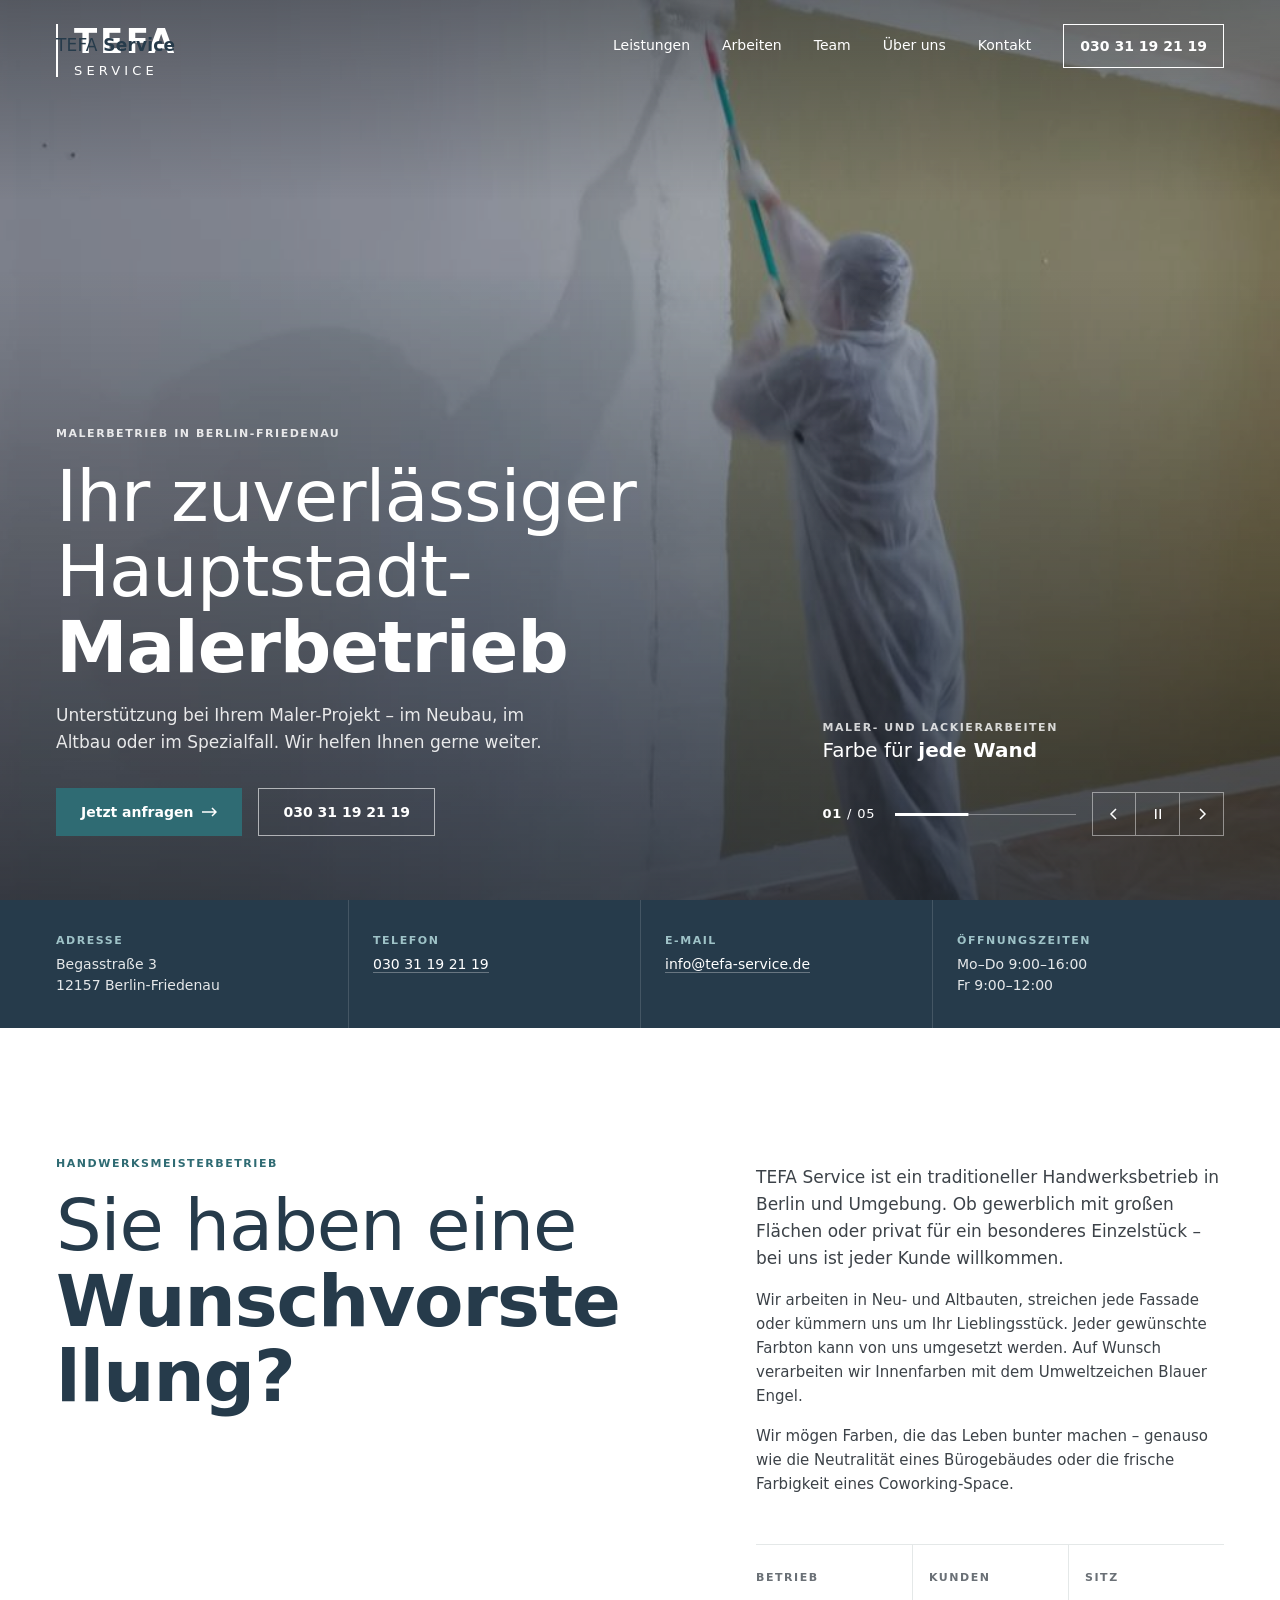
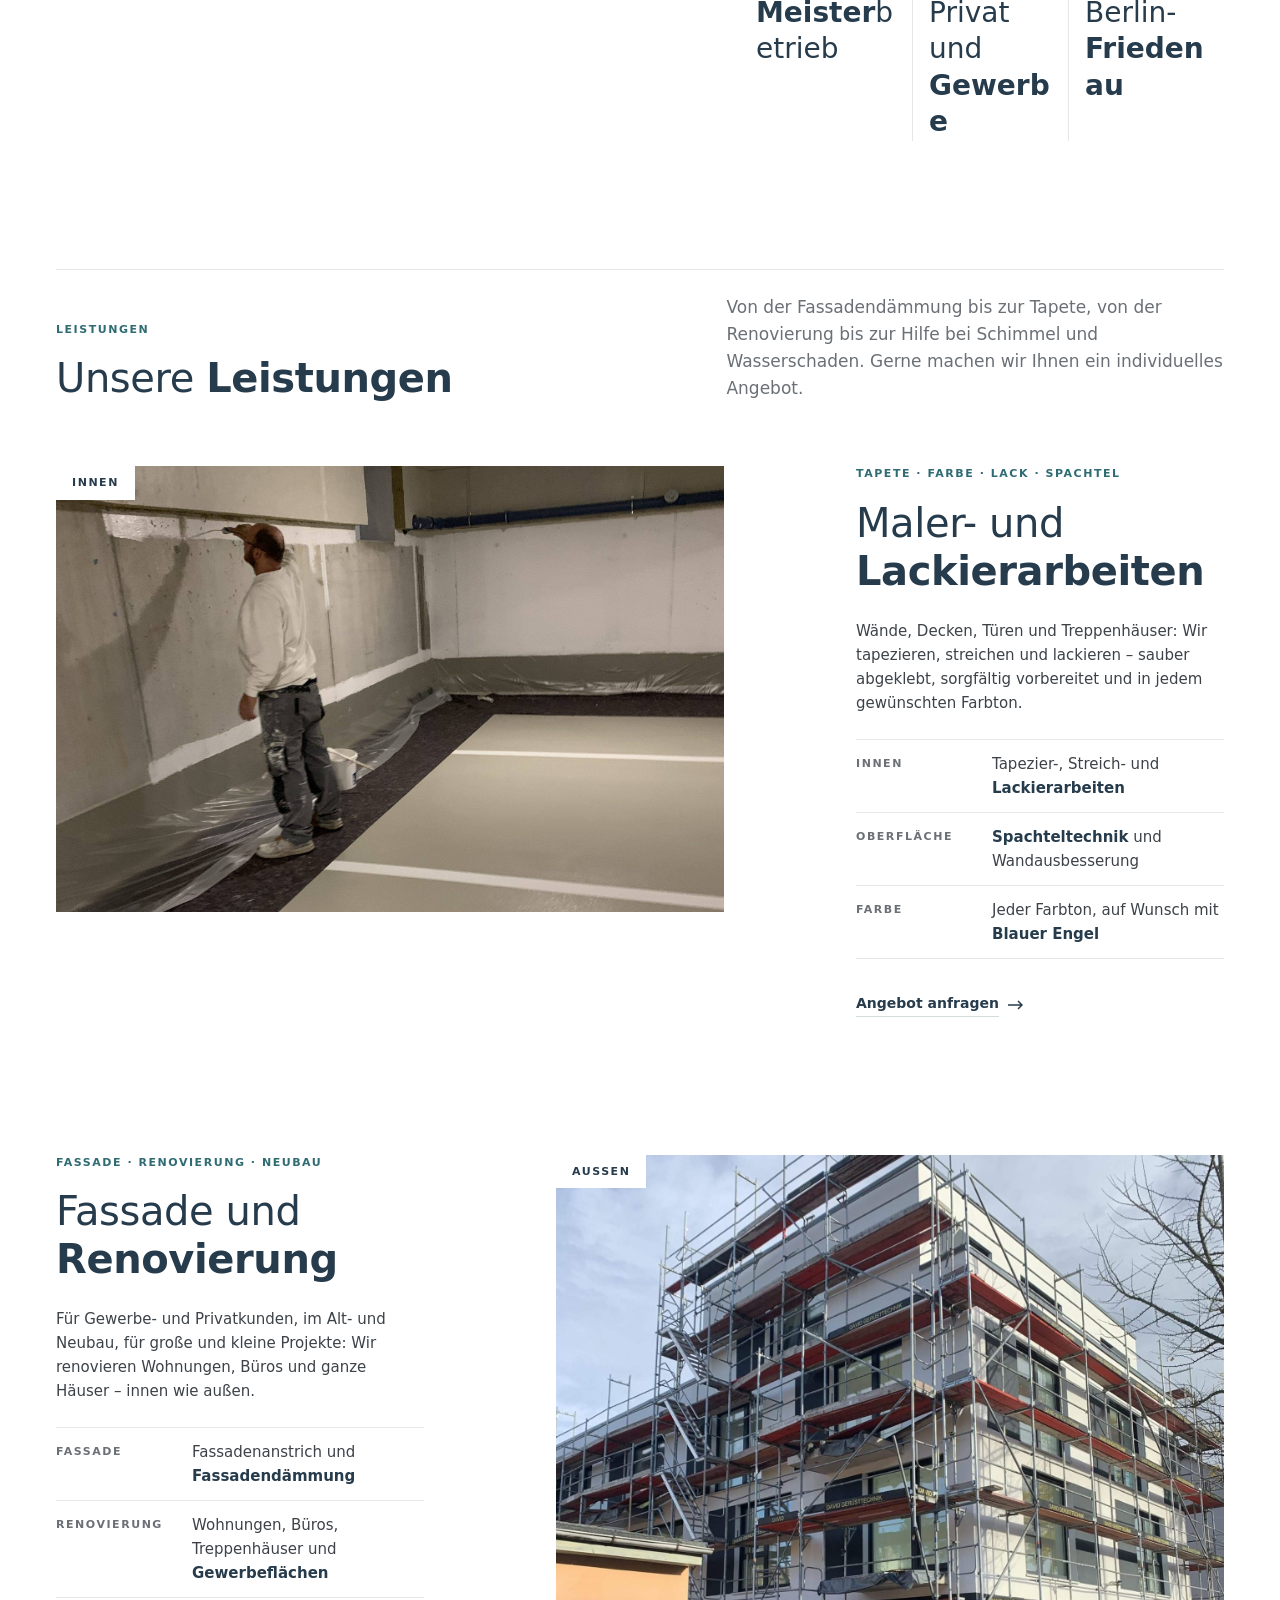
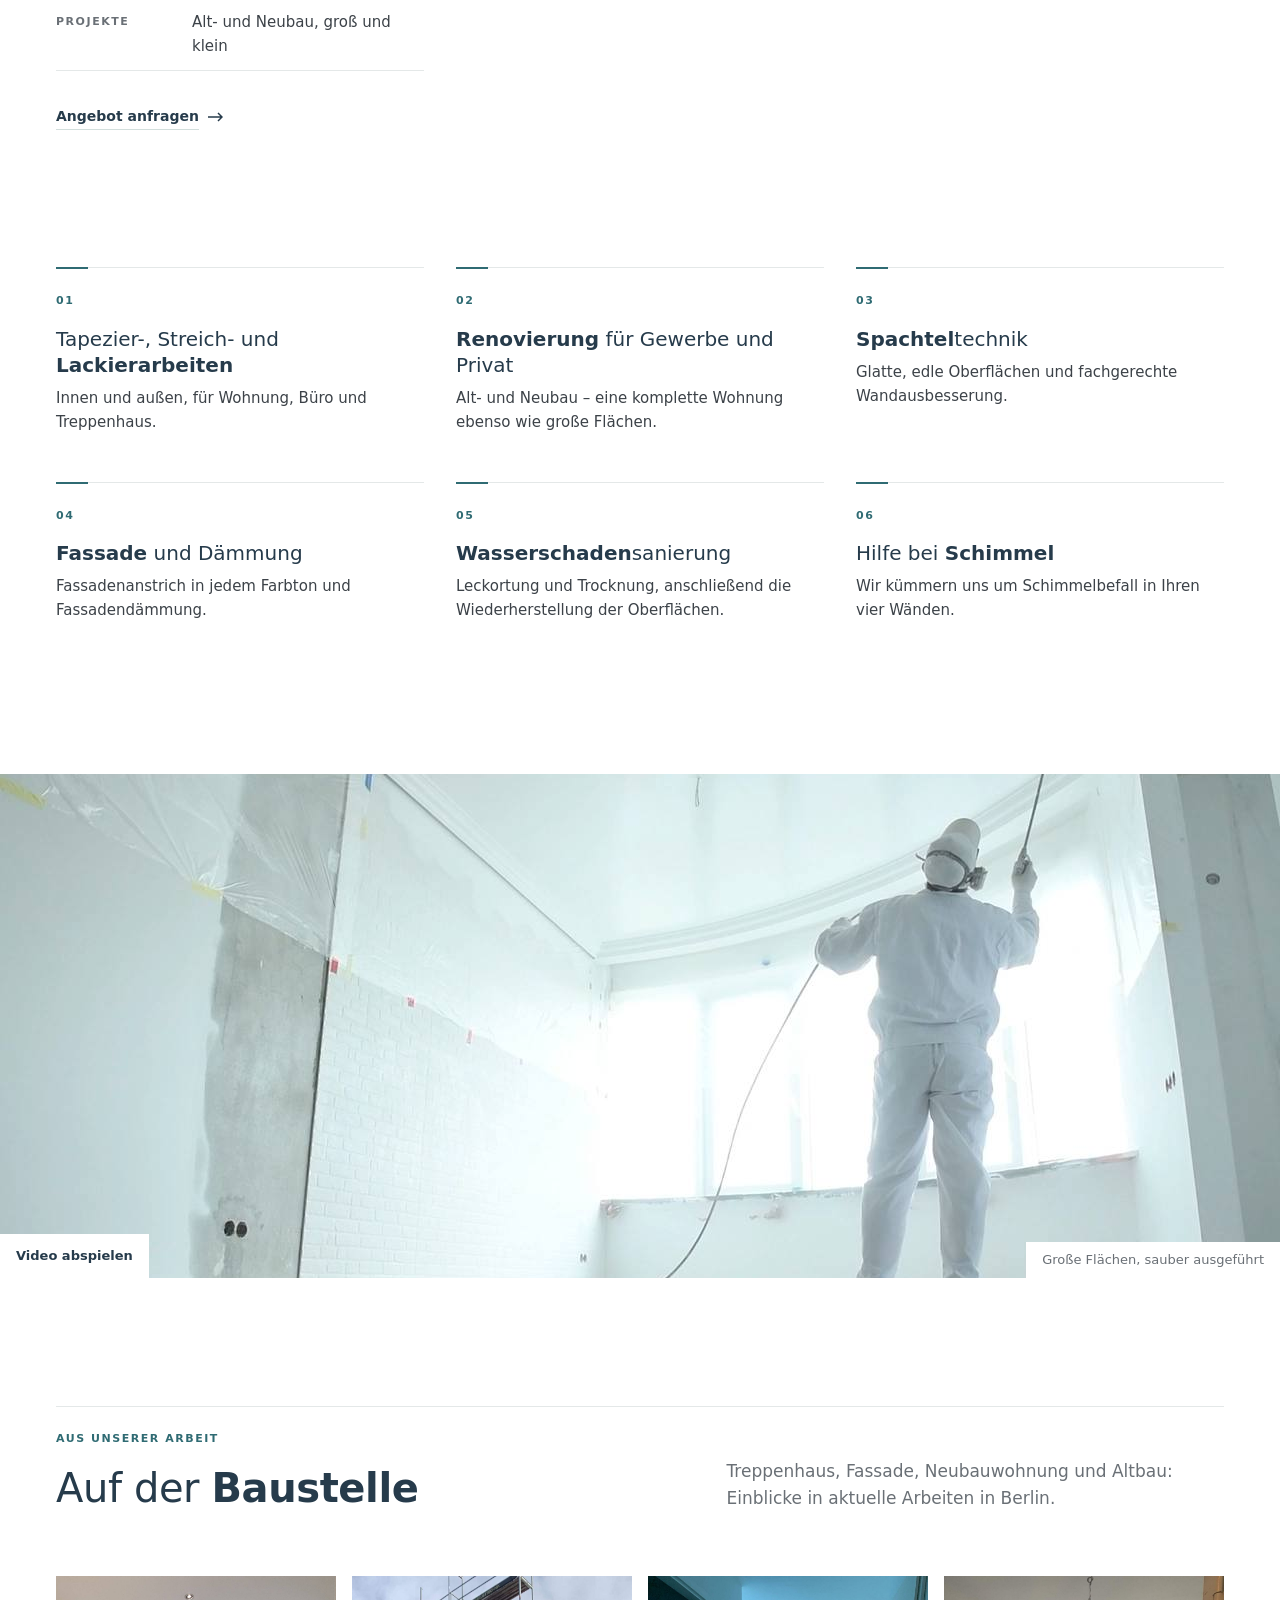
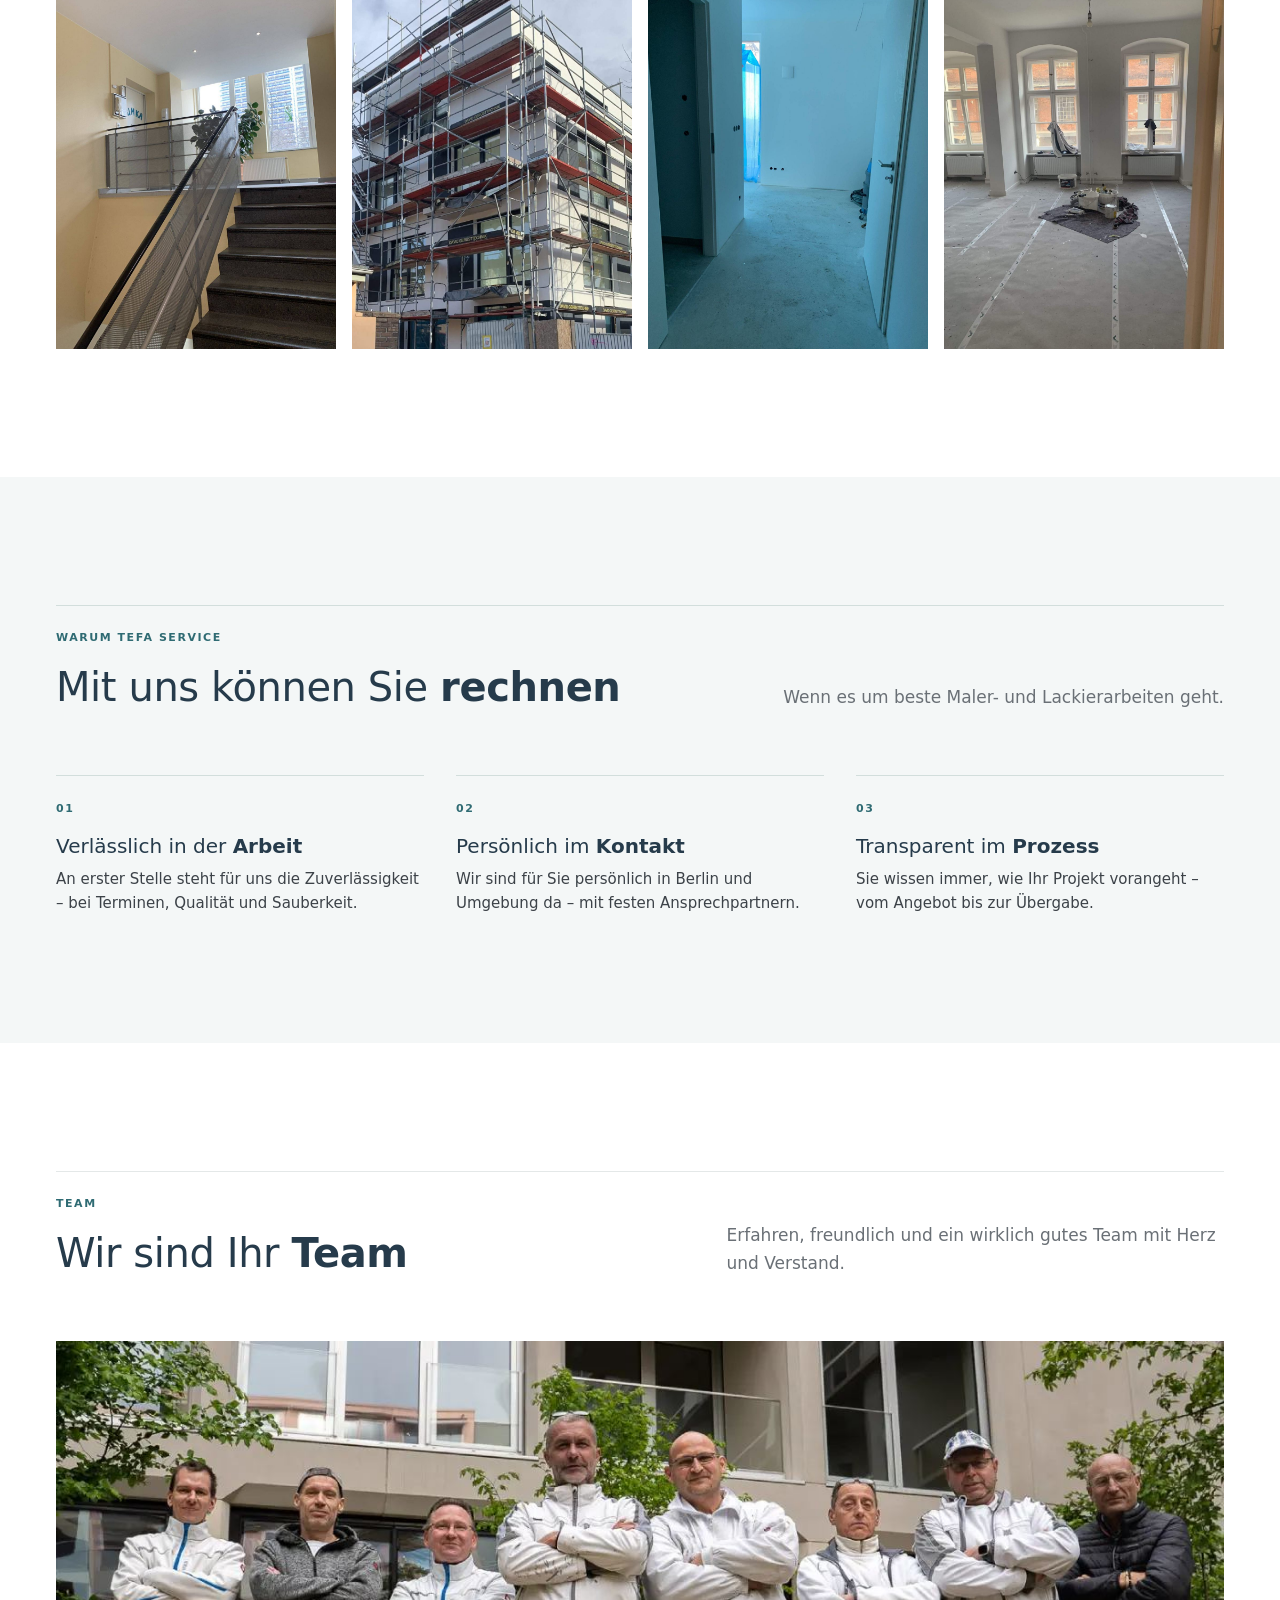
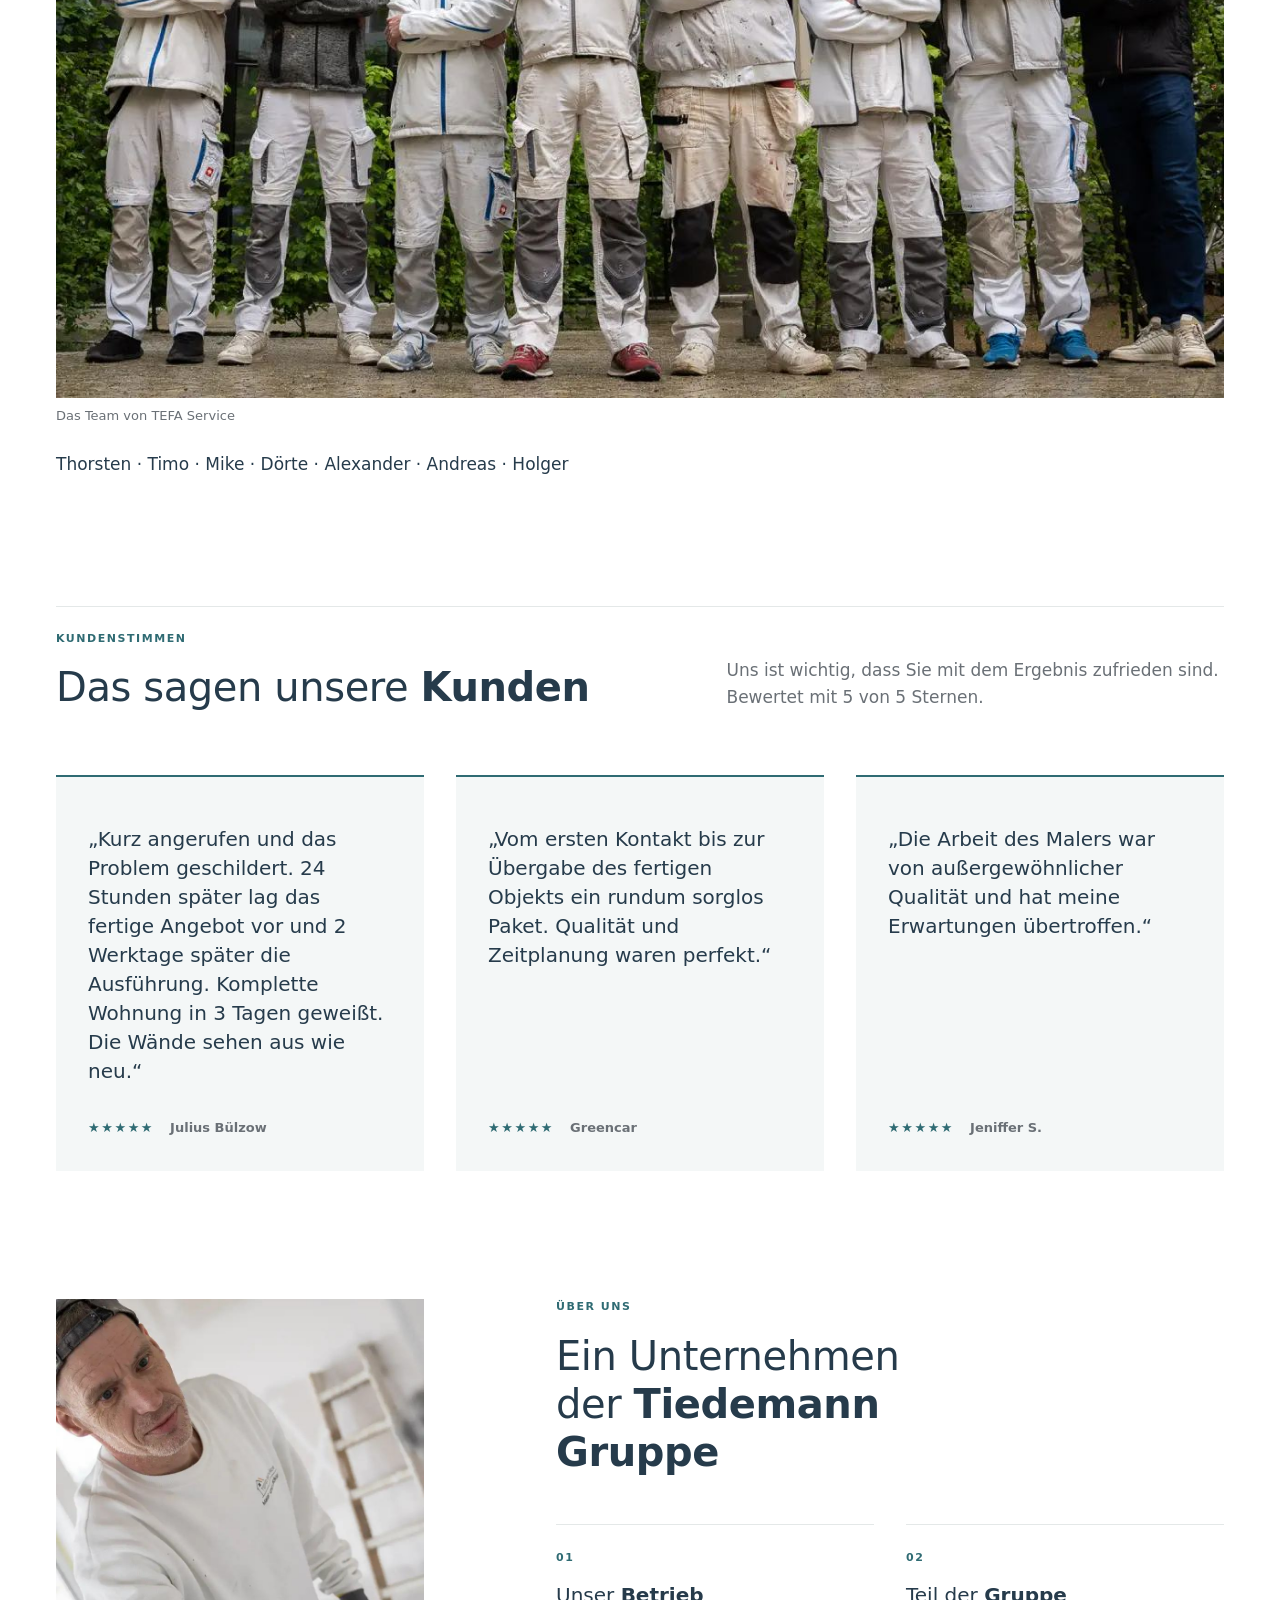
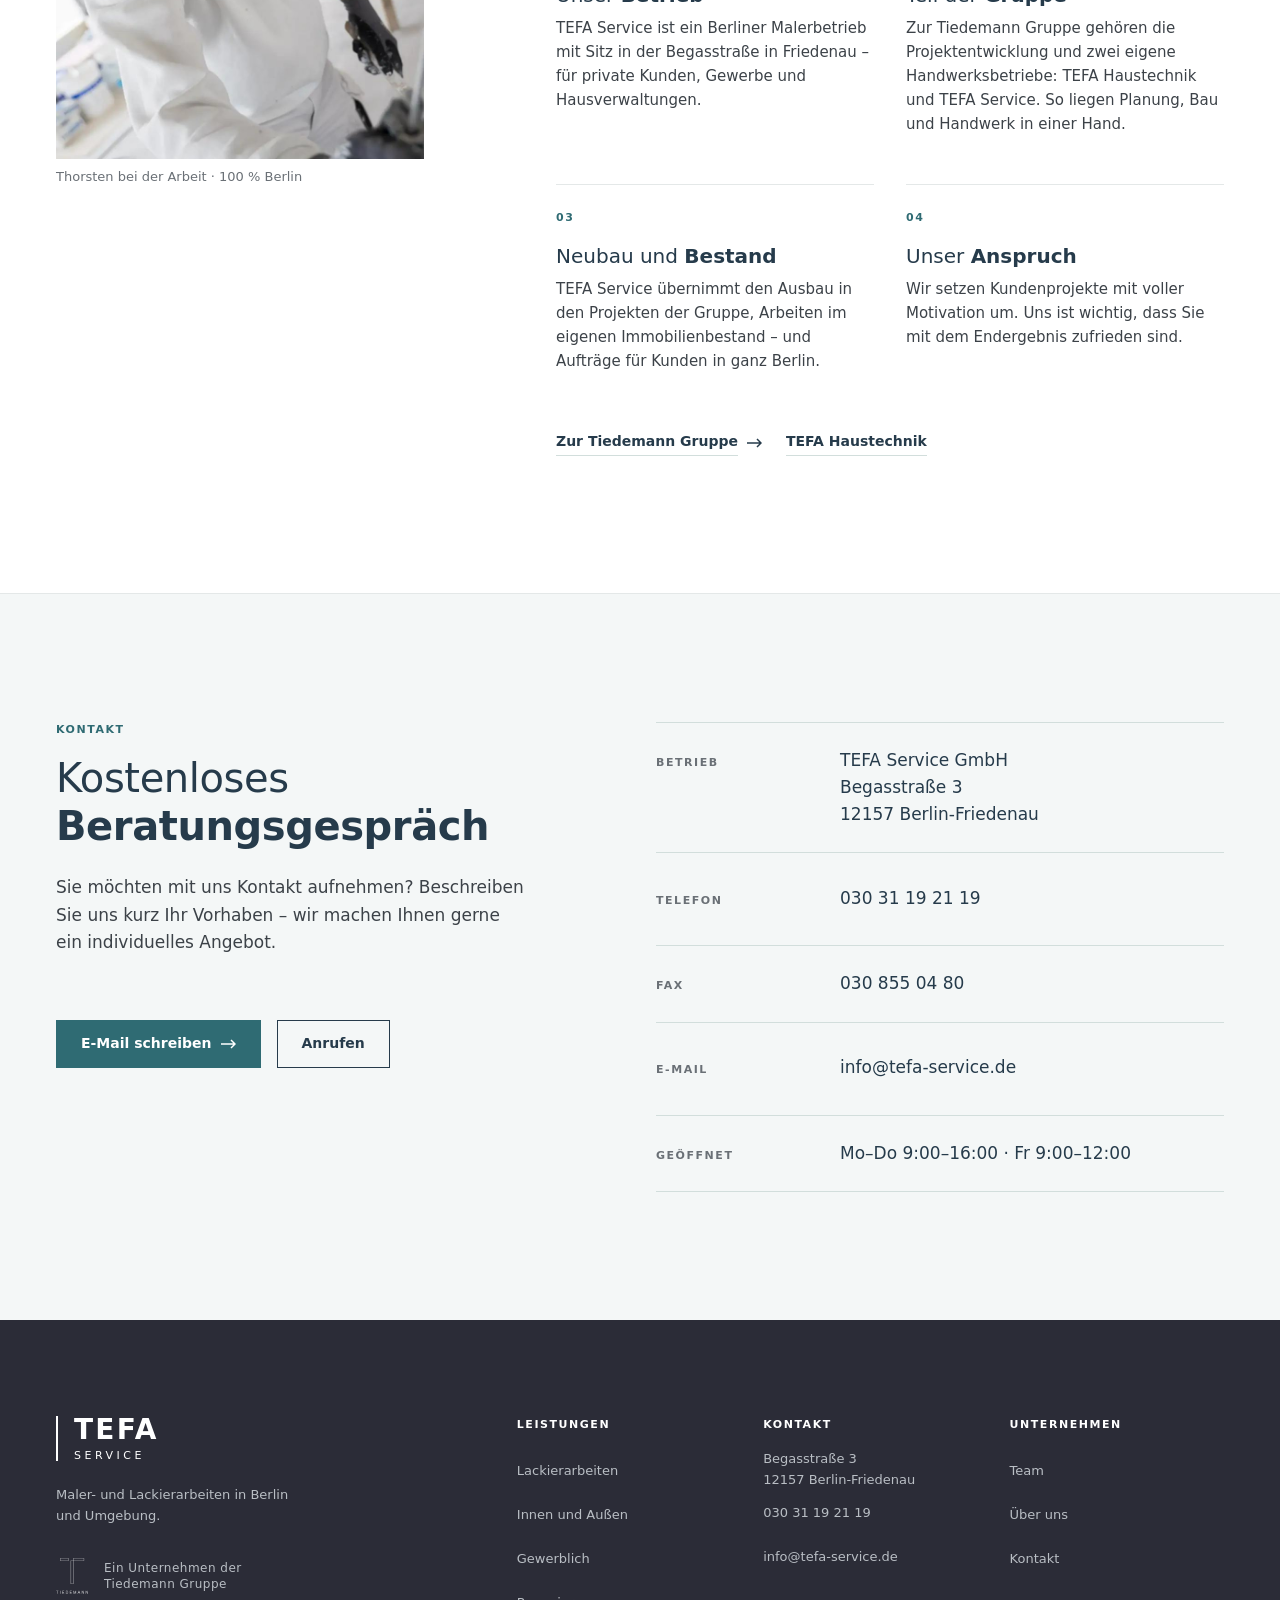
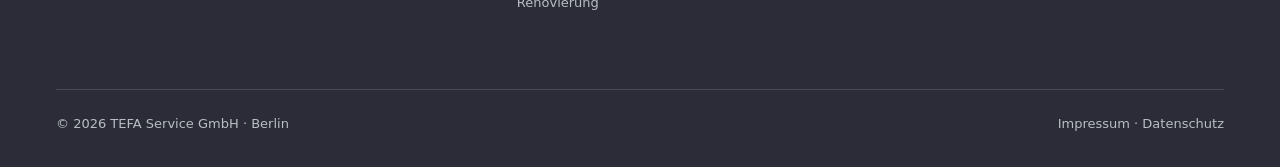
==== index.html @ 4e909658 "TEFA Service: Website im Tiedemann-Design (Testversion) Co-Authored-By: Claude Opus 5.5 <noreply@ant" ====
<!DOCTYPE html>
<html lang="de">
<head>
<meta charset="UTF-8">
<meta name="viewport" content="width=device-width, initial-scale=1">
<!-- Testversion: vor dem Livegang entfernen -->
<meta name="robots" content="noindex, nofollow">
<title>TEFA Service · Malerbetrieb in Berlin</title>
<meta name="description" content="TEFA Service in Berlin-Friedenau: Tapezier-, Streich- und Lackierarbeiten, Renovierung, Spachteltechnik, Wasserschadensanierung, Leckortung und Trocknung. Ein Unternehmen der Tiedemann Gruppe.">
<link rel="stylesheet" href="assets/site.css?v=5">
</head>
<body>
<a class="skip" href="#inhalt">Zum Inhalt springen</a>

<header class="hdr" id="hdr">
  <div class="wrap hdr-in">
    <a class="brand-text" href="#start" tabindex="-1" aria-hidden="true">TEFA&nbsp;<em>Service</em></a>
    <button class="menu-btn" type="button" aria-expanded="false" aria-controls="nav" aria-label="Menü öffnen"><span></span></button>
    <nav class="nav" id="nav" aria-label="Hauptnavigation">
      <a href="#leistungen">Leistungen</a>
      <a href="#arbeiten">Arbeiten</a>
      <a href="#team">Team</a>
      <a href="#ueber-uns">Über uns</a>
      <a href="#kontakt">Kontakt</a>
      <a class="nav-tel" href="tel:+493031192119">030 31 19 21 19</a>
    </nav>
  </div>
</header>

<main id="inhalt">

<!-- ===== Hero ===== -->
<section class="hero on-photo" id="start" aria-roledescription="Karussell" aria-label="TEFA Service: Leistungen">
  <div class="slides" id="slides" aria-live="off">
    <div class="slide tint is-active" role="group" aria-roledescription="Video" aria-label="1 von 5">
      <video class="bg-video" src="assets/video/maler-rolle.mp4" poster="assets/video/maler-rolle.jpg" autoplay muted loop playsinline preload="auto" aria-hidden="true"></video>
    </div>
    <div class="slide tint" role="group" aria-roledescription="Bild" aria-label="2 von 5">
      <img src="assets/img/kueche.jpg" width="1920" height="1280" style="object-position:40% 55%" alt="Fertig gestrichene Neubauwohnung mit heller Einbauküche und Holzboden">
    </div>
    <div class="slide tint" role="group" aria-roledescription="Bild" aria-label="3 von 5">
      <img src="assets/img/hero-tiefgarage.jpg" width="1920" height="2560" style="object-position:40% 22%" alt="Maler von TEFA Service streicht die Wand einer Tiefgarage">
    </div>
    <div class="slide tint" role="group" aria-roledescription="Bild" aria-label="4 von 5">
      <img src="assets/img/hero-altbau.jpg" width="1920" height="2560" style="object-position:50% 30%" alt="Altbauraum mit Rundbogenfenstern, abgeklebtem Boden und Malerwerkzeug">
    </div>
    <div class="slide tint" role="group" aria-roledescription="Bild" aria-label="5 von 5">
      <img src="assets/img/fassade.jpg" width="1600" height="1325" style="object-position:50% 40%" alt="Eingerüstete Fassade eines Mehrfamilienhauses während der Arbeiten">
    </div>
  </div>

  <div class="hero-logo">
    <div class="wrap"><a class="wordmark" href="#start" aria-label="TEFA Service, Startseite"><b>TEFA</b><span>Service</span></a></div>
  </div>

  <div class="hero-content">
    <div class="wrap hero-grid">
      <div>
        <span class="label hero-kicker">Malerbetrieb in Berlin-Friedenau</span>
        <h1 class="display">Ihr zuverlässiger Hauptstadt-<em>Malerbetrieb</em></h1>
        <p class="hero-lead">Unterstützung bei Ihrem Maler-Projekt – im Neubau, im Altbau oder im Spezialfall. Wir helfen Ihnen gerne weiter.</p>
        <div class="btn-row hero-btns">
          <a class="btn btn--accent" href="#kontakt">Jetzt anfragen <svg class="arrow" viewBox="0 0 16 10" fill="none" aria-hidden="true"><path d="M11 1l4 4-4 4M1 5h14" stroke="currentColor" stroke-width="1.5"/></svg></a>
          <a class="btn btn--ghost" href="tel:+493031192119">030 31 19 21 19</a>
        </div>
      </div>
      <div class="hero-side">
        <div class="cap" aria-live="polite">
          <div class="cap-item is-active"><a href="#leistungen"><span class="label">Maler- und Lackierarbeiten</span><strong>Farbe für <em>jede Wand</em></strong></a></div>
          <div class="cap-item"><a href="#arbeiten"><span class="label">Neubau</span><strong>Fertig zur <em>Übergabe</em></strong></a></div>
          <div class="cap-item"><a href="#leistungen"><span class="label">Innen · Gewerbe</span><strong>Wandanstrich in der <em>Tiefgarage</em></strong></a></div>
          <div class="cap-item"><a href="#leistungen"><span class="label">Altbau</span><strong>Vorbereitet für den <em>Anstrich</em></strong></a></div>
          <div class="cap-item"><a href="#leistungen"><span class="label">Außen</span><strong>Arbeiten an der <em>Fassade</em></strong></a></div>
        </div>
        <div class="ctrl">
          <span class="count" aria-hidden="true"><b id="cnt">01</b> / 05</span>
          <span class="progress" aria-hidden="true"><i id="prog"></i></span>
          <div class="ctrl-btns">
            <button type="button" id="prev" aria-label="Vorheriges Bild"><svg viewBox="0 0 16 16" fill="none" aria-hidden="true"><path d="M10 3L5 8l5 5" stroke="currentColor" stroke-width="1.5"/></svg></button>
            <button type="button" id="play" aria-label="Automatischen Wechsel anhalten"><svg class="icon-pause" viewBox="0 0 16 16" aria-hidden="true"><path d="M5 3h1.5v10H5zM9.5 3H11v10H9.5z" fill="currentColor"/></svg><svg class="icon-play" viewBox="0 0 16 16" aria-hidden="true"><path d="M5 3l8 5-8 5z" fill="currentColor"/></svg></button>
            <button type="button" id="next" aria-label="Nächstes Bild"><svg viewBox="0 0 16 16" fill="none" aria-hidden="true"><path d="M6 3l5 5-5 5" stroke="currentColor" stroke-width="1.5"/></svg></button>
          </div>
        </div>
      </div>
    </div>
  </div>
</section>

<!-- ===== Infoleiste ===== -->
<section class="infobar" aria-label="Kontakt auf einen Blick">
  <dl class="wrap infobar-in">
    <div><dt>Adresse</dt><dd>Begasstraße 3<br>12157 Berlin-Friedenau</dd></div>
    <div><dt>Telefon</dt><dd><a href="tel:+493031192119">030 31 19 21 19</a></dd></div>
    <div><dt>E-Mail</dt><dd><a href="mailto:info@tefa-service.de">info@tefa-service.de</a></dd></div>
    <div><dt>Öffnungszeiten</dt><dd>Mo–Do 9:00–16:00<br>Fr 9:00–12:00</dd></div>
  </dl>
</section>

<!-- ===== Intro ===== -->
<section class="section" id="unternehmen" aria-labelledby="u-title">
  <div class="wrap intro-grid">
    <div class="intro-head reveal">
      <span class="label" style="margin-bottom:var(--s2)">Handwerksmeisterbetrieb</span>
      <h2 class="display intro-statement hy" id="u-title">Sie haben eine <em>Wunschvorstellung?</em></h2>
    </div>
    <div class="intro-body reveal">
      <p class="lead">TEFA Service ist ein traditioneller Handwerksbetrieb in Berlin und Umgebung. Ob gewerblich mit großen Flächen oder privat für ein besonderes Einzelstück – bei uns ist jeder Kunde willkommen.</p>
      <p>Wir arbeiten in Neu- und Altbauten, streichen jede Fassade oder kümmern uns um Ihr Lieblingsstück. Jeder gewünschte Farbton kann von uns umgesetzt werden. Auf Wunsch verarbeiten wir Innenfarben mit dem Umweltzeichen Blauer Engel.</p>
      <p>Wir mögen Farben, die das Leben bunter machen – genauso wie die Neutralität eines Bürogebäudes oder die frische Farbigkeit eines Coworking-Space.</p>
      <dl class="figures">
        <div><dt>Betrieb</dt><dd><em>Meister</em>betrieb</dd></div>
        <div><dt>Kunden</dt><dd>Privat und <em>Gewerbe</em></dd></div>
        <div><dt>Sitz</dt><dd>Berlin-<em>Friedenau</em></dd></div>
      </dl>
    </div>
  </div>
</section>

<!-- ===== Leistungen ===== -->
<section class="section" id="leistungen" aria-labelledby="l-title" style="padding-top:0">
  <div class="wrap">
    <div class="sec-head reveal">
      <div>
        <span class="label">Leistungen</span>
        <h2 class="h1" id="l-title">Unsere <em>Leistungen</em></h2>
      </div>
      <p class="lead">Von der Fassadendämmung bis zur Tapete, von der Renovierung bis zur Hilfe bei Schimmel und Wasserschaden. Gerne machen wir Ihnen ein individuelles Angebot.</p>
    </div>

    <article class="feature" aria-labelledby="ma-title">
      <div class="feature-media reveal">
        <img src="assets/img/hero-tiefgarage.jpg" width="1920" height="2560" loading="lazy" style="object-position:40% 30%" alt="Maler streicht die Wand einer Tiefgarage, der Boden ist mit Vlies abgedeckt">
        <span class="tag">Innen</span>
      </div>
      <div class="feature-text reveal">
        <span class="label">Tapete · Farbe · Lack · Spachtel</span>
        <h3 class="h1" id="ma-title">Maler- und <em>Lackierarbeiten</em></h3>
        <p class="desc">Wände, Decken, Türen und Treppenhäuser: Wir tapezieren, streichen und lackieren – sauber abgeklebt, sorgfältig vorbereitet und in jedem gewünschten Farbton.</p>
        <dl class="kv">
          <div><dt>Innen</dt><dd>Tapezier-, Streich- und <em>Lackierarbeiten</em></dd></div>
          <div><dt>Oberfläche</dt><dd><em>Spachteltechnik</em> und Wandausbesserung</dd></div>
          <div><dt>Farbe</dt><dd>Jeder Farbton, auf Wunsch mit <em>Blauer Engel</em></dd></div>
        </dl>
        <div class="links"><a class="link" href="#kontakt"><span>Angebot anfragen</span><svg class="arrow" viewBox="0 0 16 10" fill="none" aria-hidden="true"><path d="M11 1l4 4-4 4M1 5h14" stroke="currentColor" stroke-width="1.5"/></svg></a></div>
      </div>
    </article>

    <article class="feature feature--rev" aria-labelledby="fa-title">
      <div class="feature-media reveal">
        <img src="assets/img/fassade.jpg" width="1600" height="1325" loading="lazy" style="object-position:50% 40%" alt="Eingerüstete Fassade eines Mehrfamilienhauses">
        <span class="tag">Außen</span>
      </div>
      <div class="feature-text reveal">
        <span class="label">Fassade · Renovierung · Neubau</span>
        <h3 class="h1" id="fa-title">Fassade und <em>Renovierung</em></h3>
        <p class="desc">Für Gewerbe- und Privatkunden, im Alt- und Neubau, für große und kleine Projekte: Wir renovieren Wohnungen, Büros und ganze Häuser – innen wie außen.</p>
        <dl class="kv">
          <div><dt>Fassade</dt><dd>Fassadenanstrich und <em>Fassadendämmung</em></dd></div>
          <div><dt>Renovierung</dt><dd>Wohnungen, Büros, Treppenhäuser und <em>Gewerbeflächen</em></dd></div>
          <div><dt>Projekte</dt><dd>Alt- und Neubau, groß und klein</dd></div>
        </dl>
        <div class="links"><a class="link" href="#kontakt"><span>Angebot anfragen</span><svg class="arrow" viewBox="0 0 16 10" fill="none" aria-hidden="true"><path d="M11 1l4 4-4 4M1 5h14" stroke="currentColor" stroke-width="1.5"/></svg></a></div>
      </div>
    </article>

    <ol class="steps steps--6 reveal" aria-label="Alle Leistungen im Überblick">
      <li class="step"><span class="num">01</span><h4 class="h2">Tapezier-, Streich- und <em>Lackierarbeiten</em></h4><p>Innen und außen, für Wohnung, Büro und Treppenhaus.</p></li>
      <li class="step"><span class="num">02</span><h4 class="h2"><em>Renovierung</em> für Gewerbe und Privat</h4><p>Alt- und Neubau – eine komplette Wohnung ebenso wie große Flächen.</p></li>
      <li class="step"><span class="num">03</span><h4 class="h2"><em>Spachtel</em>technik</h4><p>Glatte, edle Oberflächen und fachgerechte Wandausbesserung.</p></li>
      <li class="step"><span class="num">04</span><h4 class="h2"><em>Fassade</em> und Dämmung</h4><p>Fassadenanstrich in jedem Farbton und Fassadendämmung.</p></li>
      <li class="step"><span class="num">05</span><h4 class="h2"><em>Wasserschaden</em>sanierung</h4><p>Leckortung und Trocknung, anschließend die Wiederherstellung der Oberflächen.</p></li>
      <li class="step"><span class="num">06</span><h4 class="h2">Hilfe bei <em>Schimmel</em></h4><p>Wir kümmern uns um Schimmelbefall in Ihren vier Wänden.</p></li>
    </ol>
  </div>
</section>

<!-- ===== Band ===== -->
<figure class="band band--video reveal">
  <video class="bg-video" src="assets/video/maler-spritzen.mp4" poster="assets/video/maler-spritzen.jpg" autoplay muted loop playsinline preload="metadata" aria-hidden="true"></video>
  <figcaption>Große Flächen, sauber ausgeführt</figcaption>
</figure>

<!-- ===== Arbeiten ===== -->
<section class="section" id="arbeiten" aria-labelledby="ar-title">
  <div class="wrap">
    <div class="sec-head reveal">
      <div>
        <span class="label">Aus unserer Arbeit</span>
        <h2 class="h1" id="ar-title">Auf der <em>Baustelle</em></h2>
      </div>
      <p class="lead">Treppenhaus, Fassade, Neubauwohnung und Altbau: Einblicke in aktuelle Arbeiten in Berlin.</p>
    </div>
    <ul class="gallery gallery--portrait reveal" data-gallery="Arbeiten">
      <li><button class="g-item" type="button" data-full="assets/img/arbeit-treppenhaus.jpg" data-cap="Treppenhaus, frisch gestrichen"><img src="assets/img/arbeit-treppenhaus.jpg" width="1050" height="1400" loading="lazy" alt="Helles Treppenhaus mit frisch gestrichenen Wänden und Metallgeländer"></button></li>
      <li><button class="g-item" type="button" data-full="assets/img/fassade.jpg" data-cap="Fassade eines Mehrfamilienhauses, eingerüstet"><img src="assets/img/fassade.jpg" width="1600" height="1325" loading="lazy" style="object-position:50% 30%" alt="Eingerüstete Fassade eines Mehrfamilienhauses"></button></li>
      <li><button class="g-item" type="button" data-full="assets/img/arbeit-flur.jpg" data-cap="Neubauwohnung vor der Übergabe"><img src="assets/img/arbeit-flur.jpg" width="1050" height="1400" loading="lazy" alt="Flur einer Neubauwohnung mit frisch gestrichenen Wänden und abgedecktem Boden"></button></li>
      <li><button class="g-item" type="button" data-full="assets/img/arbeit-altbau.jpg" data-cap="Altbau, Boden abgedeckt und Wände vorbereitet"><img src="assets/img/arbeit-altbau.jpg" width="1050" height="1400" loading="lazy" alt="Altbauraum mit Rundbogenfenstern, abgeklebtem Boden und Malerwerkzeug"></button></li>
    </ul>
  </div>
</section>

<!-- ===== Warum TEFA ===== -->
<section class="section refs" id="warum" aria-labelledby="w-title">
  <div class="wrap">
    <div class="sec-head reveal" style="border-top-color:var(--blue-grey)">
      <div>
        <span class="label">Warum TEFA Service</span>
        <h2 class="h1" id="w-title">Mit uns können Sie <em>rechnen</em></h2>
      </div>
      <p class="lead">Wenn es um beste Maler- und Lackierarbeiten geht.</p>
    </div>
    <div class="values">
      <article class="pillar reveal">
        <span class="num">01</span>
        <h3 class="h2">Verlässlich in der <em>Arbeit</em></h3>
        <p>An erster Stelle steht für uns die Zuverlässigkeit – bei Terminen, Qualität und Sauberkeit.</p>
      </article>
      <article class="pillar reveal">
        <span class="num">02</span>
        <h3 class="h2">Persönlich im <em>Kontakt</em></h3>
        <p>Wir sind für Sie persönlich in Berlin und Umgebung da – mit festen Ansprechpartnern.</p>
      </article>
      <article class="pillar reveal">
        <span class="num">03</span>
        <h3 class="h2">Transparent im <em>Prozess</em></h3>
        <p>Sie wissen immer, wie Ihr Projekt vorangeht – vom Angebot bis zur Übergabe.</p>
      </article>
    </div>
  </div>
</section>

<!-- ===== Team ===== -->
<section class="section" id="team" aria-labelledby="t-title">
  <div class="wrap">
    <div class="sec-head reveal">
      <div>
        <span class="label">Team</span>
        <h2 class="h1" id="t-title">Wir sind Ihr <em>Team</em></h2>
      </div>
      <p class="lead">Erfahren, freundlich und ein wirklich gutes Team mit Herz und Verstand.</p>
    </div>
    <figure class="team-fig reveal">
      <img src="assets/img/team.jpg" width="1280" height="720" loading="lazy" style="object-position:50% 40%" alt="Das Team von TEFA Service in weißer Arbeitskleidung vor einem Gebäude">
      <figcaption>Das Team von TEFA Service</figcaption>
    </figure>
    <p class="names reveal" aria-label="Unser Team">Thorsten · Timo · Mike · Dörte · Alexander · Andreas · Holger</p>
  </div>
</section>

<!-- ===== Kundenstimmen ===== -->
<section class="section" id="stimmen" aria-labelledby="s-title" style="padding-top:0">
  <div class="wrap">
    <div class="sec-head reveal">
      <div>
        <span class="label">Kundenstimmen</span>
        <h2 class="h1" id="s-title">Das sagen unsere <em>Kunden</em></h2>
      </div>
      <p class="lead">Uns ist wichtig, dass Sie mit dem Ergebnis zufrieden sind. Bewertet mit 5 von 5 Sternen.</p>
    </div>
    <ul class="quotes">
      <li class="quote reveal">
        <blockquote><p>„Kurz angerufen und das Problem geschildert. 24 Stunden später lag das fertige Angebot vor und 2 Werktage später die Ausführung. Komplette Wohnung in 3 Tagen geweißt. Die Wände sehen aus wie neu.“</p></blockquote>
        <p class="quote-by"><span class="stars" aria-label="5 von 5 Sternen">★★★★★</span> Julius Bülzow</p>
      </li>
      <li class="quote reveal">
        <blockquote><p>„Vom ersten Kontakt bis zur Übergabe des fertigen Objekts ein rundum sorglos Paket. Qualität und Zeitplanung waren perfekt.“</p></blockquote>
        <p class="quote-by"><span class="stars" aria-label="5 von 5 Sternen">★★★★★</span> Greencar</p>
      </li>
      <li class="quote reveal">
        <blockquote><p>„Die Arbeit des Malers war von außergewöhnlicher Qualität und hat meine Erwartungen übertroffen.“</p></blockquote>
        <p class="quote-by"><span class="stars" aria-label="5 von 5 Sternen">★★★★★</span> Jeniffer S.</p>
      </li>
    </ul>
  </div>
</section>

<!-- ===== Über uns ===== -->
<section class="section" id="ueber-uns" aria-labelledby="a-title" style="padding-top:0">
  <div class="wrap about-grid">
    <figure class="about-fig reveal">
      <img src="assets/img/thorsten-arbeit.jpg" width="800" height="1000" loading="lazy" style="object-position:40% 30%" alt="Maler Thorsten von TEFA Service bei der Arbeit mit Farbrolle">
      <figcaption>Thorsten bei der Arbeit · 100 % Berlin</figcaption>
    </figure>
    <div class="about-text">
      <div class="reveal">
        <span class="label">Über uns</span>
        <h2 class="h1" id="a-title">Ein Unternehmen der <em>Tiedemann Gruppe</em></h2>
      </div>
      <div class="pillars">
        <article class="pillar reveal">
          <span class="num">01</span>
          <h3 class="h2">Unser <em>Betrieb</em></h3>
          <p>TEFA Service ist ein Berliner Malerbetrieb mit Sitz in der Begasstraße in Friedenau – für private Kunden, Gewerbe und Hausverwaltungen.</p>
        </article>
        <article class="pillar reveal">
          <span class="num">02</span>
          <h3 class="h2">Teil der <em>Gruppe</em></h3>
          <p>Zur Tiedemann Gruppe gehören die Projektentwicklung und zwei eigene Handwerksbetriebe: TEFA Haustechnik und TEFA Service. So liegen Planung, Bau und Handwerk in einer Hand.</p>
        </article>
        <article class="pillar reveal">
          <span class="num">03</span>
          <h3 class="h2">Neubau und <em>Bestand</em></h3>
          <p>TEFA Service übernimmt den Ausbau in den Projekten der Gruppe, Arbeiten im eigenen Immobilienbestand – und Aufträge für Kunden in ganz Berlin.</p>
        </article>
        <article class="pillar reveal">
          <span class="num">04</span>
          <h3 class="h2">Unser <em>Anspruch</em></h3>
          <p>Wir setzen Kundenprojekte mit voller Motivation um. Uns ist wichtig, dass Sie mit dem Endergebnis zufrieden sind.</p>
        </article>
      </div>
      <div class="sec-cta reveal">
        <a class="link" href="https://www.tiedemann-gruppe.de/" rel="noopener"><span>Zur Tiedemann Gruppe</span><svg class="arrow" viewBox="0 0 16 10" fill="none" aria-hidden="true"><path d="M11 1l4 4-4 4M1 5h14" stroke="currentColor" stroke-width="1.5"/></svg></a>
        <a class="link" href="https://www.tefa-haustechnik.de/" rel="noopener"><span>TEFA Haustechnik</span></a>
      </div>
    </div>
  </div>
</section>

<!-- ===== Kontakt ===== -->
<section class="section contact" id="kontakt" aria-labelledby="k-title">
  <div class="wrap contact-grid">
    <div class="contact-head reveal">
      <span class="label">Kontakt</span>
      <h2 class="h1" id="k-title">Kostenloses <em>Beratungsgespräch</em></h2>
      <p class="lead">Sie möchten mit uns Kontakt aufnehmen? Beschreiben Sie uns kurz Ihr Vorhaben – wir machen Ihnen gerne ein individuelles Angebot.</p>
      <div class="btn-row mt-4">
        <a class="btn btn--accent" href="mailto:info@tefa-service.de?subject=Anfrage">E-Mail schreiben <svg class="arrow" viewBox="0 0 16 10" fill="none" aria-hidden="true"><path d="M11 1l4 4-4 4M1 5h14" stroke="currentColor" stroke-width="1.5"/></svg></a>
        <a class="btn btn--line" href="tel:+493031192119">Anrufen</a>
      </div>
    </div>
    <dl class="contact-list reveal">
      <div><dt>Betrieb</dt><dd><address>TEFA Service GmbH<br>Begasstraße 3<br>12157 Berlin-Friedenau</address></dd></div>
      <div><dt>Telefon</dt><dd><a href="tel:+493031192119">030 31 19 21 19</a></dd></div>
      <div><dt>Fax</dt><dd>030 855 04 80</dd></div>
      <div><dt>E-Mail</dt><dd><a href="mailto:info@tefa-service.de">info@tefa-service.de</a></dd></div>
      <div><dt>Geöffnet</dt><dd>Mo–Do 9:00–16:00 · Fr 9:00–12:00</dd></div>
    </dl>
  </div>
</section>

</main>

<footer class="footer">
  <div class="wrap">
    <div class="footer-grid">
      <div>
        <a class="wordmark wordmark--footer" href="#start" aria-label="TEFA Service, zum Seitenanfang"><b>TEFA</b><span>Service</span></a>
        <p class="footer-claim">Maler- und Lackierarbeiten in Berlin und Umgebung.</p>
        <a class="group-badge" href="https://www.tiedemann-gruppe.de/" rel="noopener"><img src="assets/logos/logo-weiss.svg" alt="" width="32" height="36"><span>Ein Unternehmen der<br>Tiedemann Gruppe</span></a>
      </div>
      <nav aria-label="Leistungen">
        <h2>Leistungen</h2>
        <ul>
          <li><a href="#leistungen">Lackierarbeiten</a></li>
          <li><a href="#leistungen">Innen und Außen</a></li>
          <li><a href="#leistungen">Gewerblich</a></li>
          <li><a href="#leistungen">Renovierung</a></li>
        </ul>
      </nav>
      <div>
        <h2>Kontakt</h2>
        <address>Begasstraße 3<br>12157 Berlin-Friedenau<br><a href="tel:+493031192119">030 31 19 21 19</a><br><a href="mailto:info@tefa-service.de">info@tefa-service.de</a></address>
      </div>
      <div>
        <h2>Unternehmen</h2>
        <ul>
          <li><a href="#team">Team</a></li>
          <li><a href="#ueber-uns">Über uns</a></li>
          <li><a href="#kontakt">Kontakt</a></li>
        </ul>
      </div>
    </div>
    <div class="footer-bottom">
      <span>© 2026 TEFA Service GmbH · Berlin</span>
      <span><a href="impressum.html">Impressum</a> · <a href="impressum.html#datenschutz">Datenschutz</a></span>
    </div>
  </div>
</footer>

<dialog class="lb" id="lb" aria-label="Bildansicht">
  <div class="lb-top">
    <span class="lb-count" id="lb-count"></span>
    <button type="button" id="lb-close" aria-label="Bildansicht schließen"><svg viewBox="0 0 16 16" fill="none" aria-hidden="true"><path d="M3 3l10 10M13 3L3 13" stroke="currentColor" stroke-width="1.5"/></svg></button>
  </div>
  <div class="lb-stage"><img id="lb-img" alt=""></div>
  <div class="lb-bottom">
    <p class="lb-cap" id="lb-cap"></p>
    <div class="lb-btns">
      <button type="button" id="lb-prev" aria-label="Vorheriges Bild"><svg viewBox="0 0 16 16" fill="none" aria-hidden="true"><path d="M10 3L5 8l5 5" stroke="currentColor" stroke-width="1.5"/></svg></button>
      <button type="button" id="lb-next" aria-label="Nächstes Bild"><svg viewBox="0 0 16 16" fill="none" aria-hidden="true"><path d="M6 3l5 5-5 5" stroke="currentColor" stroke-width="1.5"/></svg></button>
    </div>
  </div>
</dialog>

<script src="assets/site.js?v=2"></script>
</body>
</html>
---- assets/site.css ----
/* TEFA Service · Styles nach dem Tiedemann Design System (Basis: Tiedemann Gruppe site.css) */
/* ===== Tokens · Tiedemann Design System ===== */
:root{
  --primary:#263b4b; --secondary:#2b2c37;
  --accent:#2f6b73; --accent-tint:#e1edee;
  --white:#ffffff; --subtle:#f4f7f7; --grey:#e9e9e9; --blue-grey:#d2dedc;
  --text:#3c4248; --muted:#6a7076; --line:#e4e8e8;
  --font:'Segoe UI', system-ui, -apple-system, 'Helvetica Neue', Arial, sans-serif;
  --s1:8px; --s2:16px; --s3:24px; --s4:32px; --s5:48px; --s6:64px; --s7:96px; --s8:128px;
  --max:1280px; --gutter:16px; --ctl:44px; --bar:64px;
}
@media (min-width:768px){ :root{ --gutter:40px; } }
@media (min-width:1200px){ :root{ --gutter:56px; } }

*,*::before,*::after{ box-sizing:border-box; margin:0; padding:0; border-radius:0; }
html{ scroll-behavior:smooth; scroll-padding-top:var(--bar); -webkit-text-size-adjust:100%; }
body{ font-family:var(--font); font-size:15px; line-height:1.6; font-weight:400; color:var(--text); background:var(--white); -webkit-font-smoothing:antialiased; overflow-x:hidden; }
body.no-scroll{ overflow:hidden; }
img{ display:block; max-width:100%; height:auto; }
a{ color:inherit; }
ul,ol{ list-style:none; }
button{ font:inherit; color:inherit; background:none; border:0; cursor:pointer; }
em{ font-style:normal; font-weight:600; }
address{ font-style:normal; }
:focus-visible{ outline:2px solid var(--accent); outline-offset:3px; }
.on-photo :focus-visible,.footer :focus-visible{ outline-color:var(--white); }
.skip{ position:absolute; left:var(--s2); top:-80px; z-index:300; background:var(--white); color:var(--primary); padding:var(--s1) var(--s2); font-size:14px; font-weight:600; text-decoration:none; border:1px solid var(--primary); }
.skip:focus{ top:var(--s2); }
.sr-only{ position:absolute; width:1px; height:1px; overflow:hidden; clip:rect(0 0 0 0); white-space:nowrap; }

.wrap{ width:100%; max-width:calc(var(--max) + 2 * var(--gutter)); margin:0 auto; padding:0 var(--gutter); }
.section{ padding:var(--s7) 0; }
@media (min-width:1024px){ .section{ padding:var(--s8) 0; } }

/* ===== Typography ===== */
.label{ display:block; font-size:11px; line-height:1.5; font-weight:600; letter-spacing:.14em; text-transform:uppercase; color:var(--accent); }
.display{ font-size:40px; line-height:1.05; font-weight:300; color:var(--primary); letter-spacing:-.015em; }
.h1{ font-size:28px; line-height:1.2; font-weight:300; color:var(--primary); letter-spacing:-.01em; }
.h2{ font-size:20px; line-height:1.3; font-weight:300; color:var(--primary); }
@media (min-width:768px){ .display{ font-size:56px; } .h1{ font-size:34px; } }
@media (min-width:1200px){ .display{ font-size:72px; } .h1{ font-size:40px; } }
.lead{ font-size:17px; line-height:1.6; }
.small{ font-size:13px; line-height:1.5; color:var(--muted); }
p + p{ margin-top:var(--s2); }

/* Links */
.link{ display:inline-flex; align-items:center; gap:var(--s1); min-height:var(--ctl); font-size:14px; font-weight:600; color:var(--primary); text-decoration:none; }
.link span{ border-bottom:1px solid var(--blue-grey); padding-bottom:2px; transition:border-color .2s; }
.link:hover span{ border-bottom-color:var(--accent); }
.arrow{ width:16px; height:10px; flex:none; transition:transform .2s; }
.link:hover .arrow,.btn:hover .arrow{ transform:translateX(4px); }
.btn{ display:inline-flex; align-items:center; justify-content:center; gap:var(--s1); min-height:48px; padding:0 var(--s3); font-size:14px; font-weight:600; line-height:1.2; text-decoration:none; border:1px solid transparent; transition:background-color .2s, color .2s, border-color .2s; }
.btn--accent{ background:var(--accent); color:var(--white); }
.btn--accent:hover{ background:#21525a; }

/* ===== Header ===== */
.hdr{ position:fixed; top:0; left:0; right:0; z-index:100; color:var(--white); transition:background-color .3s, color .3s, border-color .3s; border-bottom:1px solid transparent; }
.hdr-in{ display:flex; align-items:center; justify-content:flex-end; gap:var(--s3); min-height:var(--bar); padding-top:var(--s3); transition:padding .3s; }
.brand-text{ margin-right:auto; display:inline-flex; align-items:center; min-height:var(--ctl); font-size:17px; font-weight:300; letter-spacing:.01em; text-decoration:none; color:var(--primary); opacity:0; visibility:hidden; transition:opacity .3s, visibility .3s; }
.nav{ display:flex; align-items:center; gap:var(--s4); }
.nav a{ display:inline-flex; align-items:center; min-height:var(--ctl); font-size:14px; font-weight:400; text-decoration:none; border-bottom:1px solid transparent; transition:border-color .2s; }
.nav a:hover,.nav a[aria-current="true"],.nav a[aria-current="page"]{ border-bottom-color:currentColor; }
.hdr{ pointer-events:none; }
.hdr .menu-btn,.hdr .nav,.hdr.solid,.hdr.menu-open{ pointer-events:auto; }
.hdr.solid{ background:var(--white); color:var(--primary); border-bottom-color:var(--line); }
.hdr.solid .hdr-in{ padding-top:0; }
.hdr.solid .brand-text{ opacity:1; visibility:visible; }
.hdr.solid .nav a:hover{ border-bottom-color:var(--accent); }
.menu-btn{ display:none; width:var(--ctl); height:var(--ctl); align-items:center; justify-content:center; }
.menu-btn span{ display:block; width:22px; height:1px; background:currentColor; position:relative; }
.menu-btn span::before,.menu-btn span::after{ content:""; position:absolute; left:0; width:22px; height:1px; background:currentColor; transition:transform .2s; }
.menu-btn span::before{ top:-7px; } .menu-btn span::after{ top:7px; }
.menu-btn[aria-expanded="true"] span{ background:transparent; }
.menu-btn[aria-expanded="true"] span::before{ transform:translateY(7px) rotate(45deg); }
.menu-btn[aria-expanded="true"] span::after{ transform:translateY(-7px) rotate(-45deg); }
@media (max-width:899px){
  .menu-btn{ display:inline-flex; }
  .nav{ display:none; position:fixed; top:var(--bar); left:0; right:0; bottom:0; flex-direction:column; align-items:stretch; gap:0; background:var(--white); padding:var(--s3) var(--gutter); overflow-y:auto; }
  .nav a{ min-height:64px; font-size:28px; font-weight:300; color:var(--primary); border-bottom:1px solid var(--line); }
  .nav a:hover{ border-bottom-color:var(--line); color:var(--accent); }
  .hdr.menu-open{ background:var(--white); color:var(--primary); border-bottom-color:var(--line); }
  .hdr.menu-open .hdr-in{ padding-top:0; }
  .hdr.menu-open .brand-text{ opacity:1; visibility:visible; }
  .hdr.menu-open .nav{ display:flex; }
}

/* ===== Hero slider ===== */
.hero{ position:relative; height:100vh; height:100svh; min-height:560px; max-height:1080px; overflow:hidden; background:var(--grey); color:var(--white); }
.slides{ position:absolute; inset:0; }
.slide{ position:absolute; inset:0; opacity:0; visibility:hidden; transition:opacity 1.2s ease, visibility 0s linear 1.2s; }
.slide.is-active{ opacity:1; visibility:visible; transition:opacity 1.2s ease, visibility 0s; }
.slide img{ width:100%; height:100%; object-fit:cover; transform:scale(1.04); transition:transform 7s ease-out; }
.slide.is-active img{ transform:scale(1); }
/* minimal legibility scrims */
.hero::before,.hero::after{ content:""; position:absolute; left:0; right:0; z-index:1; pointer-events:none; }
.hero::before{ top:0; height:200px; background:linear-gradient(rgba(20,24,28,.38), rgba(20,24,28,0)); }
.hero::after{ bottom:0; height:70%; background:linear-gradient(rgba(20,24,28,0), rgba(20,24,28,.62)); }
.hero-logo{ position:absolute; z-index:3; top:var(--s3); left:0; right:0; pointer-events:none; }
.hero-logo a{ display:inline-block; pointer-events:auto; }
.hero-logo img{ width:96px; height:108px; } /* Mindestgröße mit Wortmarke */
.hero-content{ position:absolute; z-index:2; left:0; right:0; bottom:0; padding-bottom:var(--s4); }
.hero-grid{ display:grid; gap:var(--s4); align-items:end; }
.hero h1{ color:var(--white); max-width:13ch; }
.hero-lead{ margin-top:var(--s2); font-size:17px; max-width:44ch; color:rgba(255,255,255,.88); }
.hero-side{ display:grid; gap:var(--s2); }
.cap{ min-height:64px; position:relative; }
.cap-item{ position:absolute; inset:0 0 auto 0; opacity:0; visibility:hidden; transition:opacity .6s, visibility 0s linear .6s; }
.cap-item.is-active{ position:relative; opacity:1; visibility:visible; transition:opacity .6s .3s, visibility 0s; }
.cap-item a{ display:inline-flex; flex-direction:column; text-decoration:none; color:var(--white); padding:var(--s1) 0; }
.cap-item .label{ color:rgba(255,255,255,.8); }
.cap-item strong{ font-size:20px; line-height:1.3; font-weight:300; }
.cap-item strong em{ font-weight:600; }
.cap-item a:hover strong{ text-decoration:underline; text-decoration-thickness:1px; text-underline-offset:4px; }
.ctrl{ display:flex; align-items:center; gap:var(--s2); }
.count{ font-size:13px; font-variant-numeric:tabular-nums; letter-spacing:.06em; min-width:56px; }
.count b{ font-weight:600; }
.progress{ flex:1; height:1px; background:rgba(255,255,255,.35); position:relative; min-width:80px; }
.progress i{ position:absolute; left:0; top:-1px; height:3px; width:100%; background:var(--white); transform-origin:left; transform:scaleX(0); }
.ctrl-btns{ display:flex; }
.ctrl button{ width:var(--ctl); height:var(--ctl); display:inline-flex; align-items:center; justify-content:center; border:1px solid rgba(255,255,255,.45); color:var(--white); transition:background-color .2s, border-color .2s; }
.ctrl button + button{ border-left:0; }
.ctrl button:hover{ background:rgba(255,255,255,.14); border-color:var(--white); }
.ctrl svg{ width:16px; height:16px; }
.icon-play{ display:none; }
.is-paused .icon-play{ display:block; } .is-paused .icon-pause{ display:none; }
@media (min-width:900px){
  .hero-content{ padding-bottom:var(--s6); }
  .hero-grid{ grid-template-columns:7fr 4fr; gap:var(--s6); }
}

/* ===== Intro ===== */
.intro-grid{ display:grid; gap:var(--s5); }
.intro-statement{ max-width:22ch; }
.intro-body{ max-width:60ch; }
.intro-body .lead{ color:var(--text); }
.figures{ margin-top:var(--s5); display:grid; grid-template-columns:repeat(3,1fr); border-top:1px solid var(--line); }
.figures div{ padding:var(--s3) var(--s2) 0 0; }
.figures div + div{ padding-left:var(--s2); border-left:1px solid var(--line); }
.figures dt{ font-size:11px; font-weight:600; letter-spacing:.14em; text-transform:uppercase; color:var(--muted); margin-bottom:var(--s1); }
.figures dd{ font-size:20px; line-height:1.3; font-weight:300; color:var(--primary); }
@media (min-width:1024px){
  .intro-grid{ grid-template-columns:repeat(12,1fr); gap:var(--s4); }
  .intro-head{ grid-column:1 / span 6; }
  .intro-body{ grid-column:8 / span 5; padding-top:var(--s1); }
}
@media (min-width:1024px){ .figures dd{ font-size:28px; } }

/* ===== Section heads ===== */
.sec-head{ display:grid; gap:var(--s2); margin-bottom:var(--s6); padding-top:var(--s3); border-top:1px solid var(--line); }
@media (min-width:900px){ .sec-head{ grid-template-columns:1fr 1fr; align-items:end; gap:var(--s4); } .sec-head .lead{ justify-self:end; max-width:46ch; } }
.sec-head .label{ margin-bottom:var(--s2); }
.sec-head .lead{ color:var(--muted); }

/* ===== Current projects ===== */
.feature{ display:grid; gap:var(--s4); }
.feature + .feature{ margin-top:var(--s8); }
.feature-media{ position:relative; display:block; overflow:hidden; background:var(--grey); }
.feature-media img{ width:100%; aspect-ratio:3/2; object-fit:cover; transition:transform .8s ease; }
.feature-media:hover img{ transform:scale(1.02); }
.tag{ position:absolute; left:0; top:0; background:var(--white); color:var(--primary); font-size:11px; font-weight:600; letter-spacing:.14em; text-transform:uppercase; padding:var(--s1) var(--s2); }
.feature-text .label{ margin-bottom:var(--s2); }
.feature-text .h1{ margin-bottom:var(--s1); }
.addr{ font-size:13px; color:var(--muted); }
.feature-text > p.desc{ margin-top:var(--s3); }
.kv{ margin-top:var(--s3); border-top:1px solid var(--line); }
.kv div{ display:grid; grid-template-columns:120px 1fr; gap:var(--s2); padding:12px 0; border-bottom:1px solid var(--line); }
.kv dt{ font-size:11px; font-weight:600; letter-spacing:.14em; text-transform:uppercase; color:var(--muted); padding-top:3px; }
.kv dd{ font-size:15px; color:var(--text); }
.kv dd em{ color:var(--primary); }
.links{ margin-top:var(--s3); display:flex; flex-wrap:wrap; column-gap:var(--s3); }
.gallery{ display:grid; gap:var(--s1); grid-template-columns:repeat(2,1fr); }
.gallery--3{ grid-template-columns:repeat(3,1fr); }
.g-item{ display:block; width:100%; overflow:hidden; background:var(--grey); position:relative; }
.g-item img{ width:100%; aspect-ratio:4/3; object-fit:cover; transition:transform .6s ease, opacity .3s; }
.gallery--3 .g-item img{ aspect-ratio:4/5; }
.g-item:hover img{ transform:scale(1.03); }
.gallery-cap{ grid-column:1 / -1; font-size:13px; color:var(--muted); padding-top:var(--s1); }
@media (min-width:768px){ .gallery{ grid-template-columns:repeat(4,1fr); gap:var(--s2); } .gallery--3{ grid-template-columns:repeat(3,1fr); } }
@media (min-width:1024px){
  .feature{ grid-template-columns:repeat(12,1fr); gap:var(--s5) var(--s4); align-items:start; }
  .feature-media{ grid-column:1 / span 7; }
  .feature-text{ grid-column:9 / span 4; }
  .feature .gallery{ grid-column:1 / -1; }
  .feature--rev .feature-media{ grid-column:6 / span 7; grid-row:1; }
  .feature--rev .feature-text{ grid-column:1 / span 4; grid-row:1; }
  .feature--rev .gallery{ grid-column:6 / span 7; }
}

/* ===== Full-bleed band ===== */
.band{ position:relative; height:56vh; min-height:320px; max-height:720px; overflow:hidden; background:var(--grey); }
.band img{ width:100%; height:100%; object-fit:cover; object-position:50% 40%; }
.band figcaption{ position:absolute; right:0; bottom:0; background:var(--white); color:var(--muted); font-size:13px; padding:var(--s1) var(--s2); }

/* ===== References ===== */
.refs{ background:var(--subtle); }
.ref-grid{ display:grid; gap:var(--s5) var(--s3); }
@media (min-width:640px){ .ref-grid{ grid-template-columns:repeat(2,1fr); } }
@media (min-width:1024px){ .ref-grid{ grid-template-columns:repeat(3,1fr); gap:var(--s4); } }
.ref .g-item img{ aspect-ratio:4/3; }
.ref-meta{ display:flex; justify-content:space-between; gap:var(--s2); padding:var(--s2) 0 var(--s1); margin-top:var(--s2); border-top:1px solid var(--blue-grey); }
.ref-meta .label{ color:var(--muted); }
.ref-meta .label.year{ color:var(--accent); }
.ref h3{ margin-bottom:var(--s1); }
.ref p{ font-size:15px; max-width:40ch; }
.ref .credit{ display:block; margin-top:var(--s1); font-size:13px; color:var(--muted); }

/* ===== About ===== */
.about-grid{ display:grid; gap:var(--s5); }
.about-fig img{ width:100%; aspect-ratio:4/5; object-fit:cover; object-position:50% 60%; background:var(--grey); }
.about-fig figcaption,.cap-note{ font-size:13px; color:var(--muted); padding-top:var(--s1); }
.about-text .h1{ margin:var(--s2) 0 var(--s5); max-width:16ch; }
.pillars{ display:grid; gap:var(--s5); }
.pillar{ border-top:1px solid var(--line); padding-top:var(--s3); }
.pillar .num{ display:block; font-size:11px; font-weight:600; letter-spacing:.14em; color:var(--accent); margin-bottom:var(--s2); }
.pillar h3{ margin-bottom:var(--s1); }
@media (min-width:768px){ .pillars{ grid-template-columns:1fr 1fr; gap:var(--s5) var(--s4); } }
@media (min-width:1024px){
  .about-grid{ grid-template-columns:repeat(12,1fr); gap:var(--s4); align-items:start; }
  .about-fig{ grid-column:1 / span 4; position:sticky; top:calc(var(--bar) + var(--s4)); }
  .about-text{ grid-column:6 / span 7; }
}

/* ===== Contact ===== */
.contact{ background:var(--subtle); border-top:1px solid var(--line); }
.contact-grid{ display:grid; gap:var(--s5); }
.contact-head .h1{ margin:var(--s2) 0 var(--s3); }
.contact-head .lead{ max-width:46ch; }
.contact-head .btn{ margin-top:var(--s4); }
.contact-list{ display:grid; gap:0; border-top:1px solid var(--blue-grey); }
.contact-list > div{ display:grid; gap:var(--s1); padding:var(--s3) 0; border-bottom:1px solid var(--blue-grey); }
.contact-list dt{ font-size:11px; font-weight:600; letter-spacing:.14em; text-transform:uppercase; color:var(--muted); }
.contact-list dd{ font-size:17px; color:var(--primary); font-weight:300; }
.contact-list dd a{ display:inline-flex; align-items:center; min-height:var(--ctl); text-decoration:none; border-bottom:1px solid transparent; margin-right:var(--s3); }
.contact-list dd a:hover{ border-bottom-color:var(--accent); }
@media (min-width:640px){ .contact-list > div{ grid-template-columns:160px 1fr; gap:var(--s3); align-items:baseline; } }
@media (min-width:1024px){ .contact-grid{ grid-template-columns:repeat(12,1fr); gap:var(--s4); } .contact-head{ grid-column:1 / span 5; } .contact-list{ grid-column:7 / span 6; } }

/* ===== Footer ===== */
.footer{ background:var(--secondary); color:#b9bec4; padding:var(--s7) 0 var(--s4); font-size:13px; }
.footer-grid{ display:grid; gap:var(--s5); }
@media (min-width:768px){ .footer-grid{ grid-template-columns:2fr 1fr 1fr 1fr; gap:var(--s4); } }
.footer-logo img{ width:96px; height:108px; }
.footer-claim{ margin-top:var(--s3); max-width:30ch; }
.footer h2{ font-size:11px; font-weight:600; letter-spacing:.14em; text-transform:uppercase; color:var(--white); margin-bottom:var(--s2); }
.footer a{ color:#b9bec4; text-decoration:none; transition:color .2s; }
.footer a:hover{ color:var(--white); }
.footer li a,.footer address a{ display:inline-flex; align-items:center; min-height:var(--ctl); }
.footer address{ line-height:1.6; }
.social{ display:flex; gap:var(--s1); }
.social a{ width:var(--ctl); height:var(--ctl); justify-content:center; border:1px solid rgba(255,255,255,.2); }
.social a:hover{ border-color:var(--white); }
.social svg{ width:16px; height:16px; fill:currentColor; }
.footer-bottom{ margin-top:var(--s6); padding-top:var(--s3); border-top:1px solid rgba(255,255,255,.14); display:flex; flex-wrap:wrap; justify-content:space-between; gap:var(--s2); align-items:center; }

/* ===== Lightbox ===== */
.lb{ position:fixed; inset:0; width:100%; height:100%; max-width:none; max-height:none; border:0; padding:0; background:rgba(255,255,255,.98); color:var(--primary); }
.lb::backdrop{ background:rgba(255,255,255,.9); }
.lb[open]{ display:grid; grid-template-rows:var(--bar) 1fr auto; }
.lb-top{ display:flex; align-items:center; justify-content:space-between; padding:0 var(--gutter); border-bottom:1px solid var(--line); }
.lb-count{ font-size:13px; font-variant-numeric:tabular-nums; letter-spacing:.06em; color:var(--muted); }
.lb-stage{ position:relative; display:flex; align-items:center; justify-content:center; padding:var(--s3) var(--gutter); min-height:0; }
.lb-stage img{ max-width:100%; max-height:100%; width:auto; height:auto; object-fit:contain; }
.lb-bottom{ display:flex; align-items:center; justify-content:space-between; gap:var(--s2); padding:var(--s2) var(--gutter) var(--s3); }
.lb-cap{ font-size:13px; color:var(--text); }
.lb-btns{ display:flex; flex:none; }
.lb button{ width:var(--ctl); height:var(--ctl); display:inline-flex; align-items:center; justify-content:center; border:1px solid var(--line); color:var(--primary); }
.lb-btns button + button{ border-left:0; }
.lb button:hover{ border-color:var(--primary); }
.lb svg{ width:16px; height:16px; }

/* ===== Shared additions ===== */
.hy{ hyphens:auto; -webkit-hyphens:auto; overflow-wrap:break-word; }
.btn--line{ border-color:var(--primary); color:var(--primary); background:transparent; }
.btn--line:hover{ background:var(--white); border-color:var(--accent); color:var(--accent); }
.btn-row{ display:flex; flex-wrap:wrap; gap:var(--s2); align-items:center; }
.mt-4{ margin-top:var(--s4); }

/* Subpage hero (single photo, same header behaviour as homepage) */
.hero--page{ height:76vh; height:76svh; min-height:520px; max-height:860px; }
.hero-photo{ position:absolute; inset:0; }
.hero-photo img{ width:100%; height:100%; object-fit:cover; }
.hero--page .hero-side{ align-self:end; }
.hero-note{ display:inline-flex; flex-direction:column; color:var(--white); text-decoration:none; padding:var(--s1) 0; }
.hero-note .label{ color:rgba(255,255,255,.8); }
.hero-note strong{ font-size:20px; line-height:1.3; font-weight:300; }
.hero-note strong em{ font-weight:600; }
a.hero-note:hover strong{ text-decoration:underline; text-decoration-thickness:1px; text-underline-offset:4px; }

/* ===== Handwerk (TEFA) ===== */
.craft-grid{ display:grid; gap:var(--s5); }
@media (min-width:900px){ .craft-grid{ grid-template-columns:1fr 1fr; gap:var(--s4); } }
.craft{ display:flex; flex-direction:column; background:var(--subtle); }
.craft-media{ position:relative; overflow:hidden; background:var(--grey); }
.craft-media img{ width:100%; aspect-ratio:4/3; object-fit:cover; }
.craft-body{ display:flex; flex-direction:column; flex:1; padding:var(--s4) var(--s3); }
@media (min-width:768px){ .craft-body{ padding:var(--s5) var(--s5) var(--s4); } }
.craft-body .label{ margin-bottom:var(--s2); }
.craft-body .h1{ margin-bottom:var(--s3); }
.craft-list{ display:flex; flex-wrap:wrap; margin-top:var(--s3); border-top:1px solid var(--blue-grey); }
.craft-list li{ flex:1 1 auto; padding:12px var(--s2) 12px 0; font-size:14px; font-weight:600; color:var(--primary); border-bottom:1px solid var(--blue-grey); }
.craft-list li + li{ padding-left:var(--s2); border-left:1px solid var(--blue-grey); }
.craft-contact{ margin-top:auto; padding-top:var(--s4); font-size:13px; line-height:1.5; color:var(--muted); }

.flow{ margin-top:var(--s6); display:grid; gap:var(--s4); }
@media (min-width:1024px){ .flow{ grid-template-columns:4fr 8fr; gap:var(--s4); align-items:start; } }
.flow-head .h2{ margin:var(--s2) 0 var(--s2); }
.steps{ display:grid; gap:0; counter-reset:step; }
@media (min-width:768px){ .steps{ grid-template-columns:repeat(3,1fr); gap:var(--s3); } }
.step{ position:relative; padding:var(--s3) 0; border-top:1px solid var(--line); }
.step::before{ content:""; position:absolute; left:0; top:-1px; width:32px; height:2px; background:var(--accent); }
.step .num{ display:block; font-size:11px; font-weight:600; letter-spacing:.14em; color:var(--accent); margin-bottom:var(--s2); }
.step .who{ display:block; font-size:11px; font-weight:600; letter-spacing:.14em; text-transform:uppercase; color:var(--muted); margin-top:var(--s2); }
.step h3{ margin-bottom:var(--s1); }
.step p{ font-size:15px; }
.sec-cta{ margin-top:var(--s5); display:flex; flex-wrap:wrap; column-gap:var(--s3); }

/* ===== Team ===== */
.team-grid{ display:grid; gap:var(--s5) var(--s3); }
@media (min-width:560px){ .team-grid{ grid-template-columns:repeat(2,1fr); } }
@media (min-width:1024px){ .team-grid{ grid-template-columns:repeat(3,1fr); gap:var(--s6) var(--s4); } }
.portrait{ position:relative; aspect-ratio:4/5; overflow:hidden; background:var(--blue-grey); }
.portrait--grey{ background:var(--grey); }
.portrait--subtle{ background:var(--subtle); border:1px solid var(--line); }
.portrait img{ position:absolute; inset:0; width:100%; height:100%; object-fit:cover; }
.portrait-ph{ position:absolute; inset:0; display:flex; flex-direction:column; justify-content:space-between; padding:var(--s3); }
.portrait-ph .ini{ font-size:56px; line-height:1; font-weight:300; color:var(--primary); letter-spacing:.02em; }
.portrait-ph .ini b{ font-weight:600; }
.portrait-ph .ph-note{ font-size:11px; font-weight:600; letter-spacing:.14em; text-transform:uppercase; color:var(--muted); }
.person-text{ padding-top:var(--s3); border-top:1px solid var(--line); margin-top:var(--s2); }
.person-text .label{ margin-bottom:var(--s1); }
.person-text .h2{ margin-bottom:var(--s1); }
.person-text .resp{ font-size:15px; color:var(--text); }
.person-text .desc{ font-size:15px; color:var(--muted); margin-top:var(--s1); }
.person-text .link{ margin-top:var(--s1); }

.values{ display:grid; gap:var(--s5); }
@media (min-width:900px){ .values{ grid-template-columns:repeat(3,1fr); gap:var(--s4); } }
.values .pillar{ border-top-color:var(--blue-grey); }

.cta{ border-top:1px solid var(--line); }
.cta-grid{ display:grid; gap:var(--s4); align-items:end; }
@media (min-width:900px){ .cta-grid{ grid-template-columns:7fr 5fr; gap:var(--s5); } .cta-grid .btn-row{ justify-content:flex-end; } }
.cta .h1{ margin:var(--s2) 0 var(--s2); max-width:18ch; }
.cta .lead{ max-width:52ch; }

/* ===== Jobs ===== */
.why-grid{ display:grid; gap:var(--s5) var(--s4); }
@media (min-width:640px){ .why-grid{ grid-template-columns:repeat(2,1fr); } }
@media (min-width:1024px){ .why-grid{ grid-template-columns:repeat(3,1fr); } }
.why-card{ display:flex; flex-direction:column; justify-content:space-between; gap:var(--s4); min-height:220px; padding:var(--s4) var(--s3); background:var(--blue-grey); color:var(--primary); text-decoration:none; }
.why-card .h2{ max-width:16ch; }
.why-card:hover .arrow{ transform:translateX(4px); }
.why-card .link span{ border-bottom-color:var(--primary); }

.job{ border:1px solid var(--line); background:var(--white); }
.job > h3{ font-size:15px; font-weight:400; line-height:1.6; }
.job-head{ display:grid; grid-template-columns:1fr auto; gap:var(--s3); align-items:start; width:100%; text-align:left; padding:var(--s4) var(--s3); }
@media (min-width:768px){ .job-head{ padding:var(--s5); } }
.job-head:hover .job-ico{ border-color:var(--accent); color:var(--accent); }
.job-title{ display:block; font-size:20px; line-height:1.3; font-weight:300; color:var(--primary); margin:var(--s2) 0 var(--s2); max-width:28ch; }
@media (min-width:768px){ .job-title{ font-size:28px; line-height:1.2; } }
@media (min-width:1200px){ .job-title{ font-size:34px; } }
.job-title em{ display:block; }
.job-meta{ display:flex; flex-wrap:wrap; gap:var(--s1) var(--s3); font-size:13px; color:var(--muted); }
.job-meta span{ display:inline-flex; align-items:center; gap:var(--s1); }
.job-meta span + span::before{ content:""; width:4px; height:4px; background:var(--blue-grey); margin-right:var(--s1); }
.job-more{ display:inline-flex; margin-top:var(--s3); font-size:14px; font-weight:600; color:var(--primary); border-bottom:1px solid var(--blue-grey); padding-bottom:2px; }
.job-ico{ width:var(--ctl); height:var(--ctl); display:inline-flex; align-items:center; justify-content:center; border:1px solid var(--line); color:var(--primary); transition:border-color .2s, color .2s; }
.job-ico svg{ width:16px; height:16px; transition:transform .25s; }
.job-head[aria-expanded="true"] .job-ico svg{ transform:rotate(45deg); }
.job-panel{ padding:0 var(--s3) var(--s4); }
@media (min-width:768px){ .job-panel{ padding:0 var(--s5) var(--s5); } }
.job-intro{ max-width:62ch; padding-top:var(--s4); border-top:1px solid var(--line); }
.job-cols{ display:grid; gap:var(--s4); margin-top:var(--s4); }
@media (min-width:1024px){ .job-cols{ grid-template-columns:repeat(3,1fr); } }
.job-col h3{ margin-bottom:var(--s2); padding-bottom:var(--s2); border-bottom:1px solid var(--line); }
.job-list li{ position:relative; padding:6px 0 6px 20px; font-size:15px; line-height:1.55; }
.job-list li::before{ content:""; position:absolute; left:0; top:17px; width:10px; height:1px; background:var(--accent); }
.job-apply{ display:grid; gap:var(--s3); margin-top:var(--s5); padding:var(--s4) var(--s3); background:var(--subtle); }
@media (min-width:900px){ .job-apply{ grid-template-columns:1fr auto; align-items:center; padding:var(--s4); } }
.job-apply p{ max-width:56ch; }
.job-apply a.mail{ color:var(--primary); font-weight:600; text-decoration:none; border-bottom:1px solid var(--blue-grey); overflow-wrap:anywhere; }
.job-apply a.mail:hover{ border-bottom-color:var(--accent); }

.init-grid{ display:grid; gap:var(--s5) var(--s4); }
@media (min-width:768px){ .init-grid{ grid-template-columns:repeat(3,1fr); } }
.init .media{ overflow:hidden; background:var(--grey); }
.init .media img{ width:100%; aspect-ratio:4/3; object-fit:cover; }
.init{ display:flex; flex-direction:column; background:var(--subtle); padding:var(--s4) var(--s3); }
@media (min-width:768px){ .init{ padding:var(--s5) var(--s4) var(--s4); } }
.init-text{ display:flex; flex-direction:column; flex:1; }
.init-text .link{ margin-top:auto; padding-top:var(--s3); }
.init-text .label{ margin-bottom:var(--s1); color:var(--muted); }
.init-text .h2{ margin-bottom:var(--s1); }

.contact-person{ display:grid; grid-template-columns:96px 1fr; gap:var(--s3); align-items:center; margin-top:var(--s4); }
.contact-person .portrait-ph{ padding:var(--s1); }
.contact-person .portrait-ph .ini{ font-size:28px; }
.contact-person .portrait-ph .ph-note{ font-size:9px; letter-spacing:.1em; }
.contact-person strong{ display:block; font-size:20px; line-height:1.3; font-weight:300; color:var(--primary); }
.contact-person strong em{ font-weight:600; }

/* ===== Reveal ===== */
.js .reveal{ opacity:0; transform:translateY(24px); transition:opacity .8s ease, transform .8s ease; }
.js .reveal.is-in{ opacity:1; transform:none; }
@media (prefers-reduced-motion:reduce){
  html{ scroll-behavior:auto; }
  *,*::before,*::after{ transition:none !important; animation:none !important; }
  .slide img{ transform:none; }
  .js .reveal{ opacity:1; transform:none; }
}

/* Impressum und Datenschutz */
.hero--legal{ height:48vh; height:48svh; min-height:380px; max-height:560px; }
.legal-body{ max-width:760px; }
.legal-body p,.legal-body address,.legal-body ul{ margin-bottom:var(--s2); }
.legal-body h3{ margin:var(--s5) 0 var(--s2); color:var(--primary); }
.legal-body h3:first-child{ margin-top:0; }
.legal-body a{ text-decoration:none; border-bottom:1px solid var(--blue-grey); }
.legal-body a:hover{ border-bottom-color:var(--accent); }
.legal-body strong{ font-weight:600; color:var(--primary); }
.legal-list li{ position:relative; padding-left:var(--s3); }
.legal-list li::before{ content:""; position:absolute; left:0; top:.8em; width:12px; height:1px; background:var(--accent); }
.legal-facts{ margin-top:var(--s4); border-top:1px solid var(--blue-grey); }
.legal-facts > div{ display:grid; gap:4px var(--s3); padding:var(--s2) 0; border-bottom:1px solid var(--blue-grey); }
@media (min-width:768px){ .legal-facts > div{ grid-template-columns:280px 1fr; } }
.legal-facts dt{ font-size:11px; font-weight:600; letter-spacing:.14em; text-transform:uppercase; color:var(--muted); }
.legal-date{ margin-top:var(--s5); color:var(--muted); font-size:14px; }

/* ===== Leistungen (Stockfotos) ===== */
.services{ display:grid; gap:var(--s5) var(--s3); }
@media (min-width:640px){ .services{ grid-template-columns:repeat(2,1fr); } }
@media (min-width:1100px){ .services{ grid-template-columns:repeat(4,1fr); gap:var(--s4); } }
.service-media{ overflow:hidden; background:var(--grey); margin-bottom:var(--s3); }
.service-media img{ width:100%; aspect-ratio:4/3; object-fit:cover; transition:transform .8s ease; }
.service:hover .service-media img{ transform:scale(1.03); }
.service .num{ display:block; font-size:11px; font-weight:600; letter-spacing:.14em; color:var(--accent); padding-top:var(--s2); border-top:1px solid var(--line); margin-bottom:var(--s1); }
.service h3{ margin-bottom:var(--s1); }
.service p{ font-size:15px; }

/* Handwerk: breites Bild */
.craft-fig{ margin-top:var(--s4); overflow:hidden; background:var(--grey); }
.craft-fig img{ width:100%; aspect-ratio:21/8; object-fit:cover; object-position:50% 55%; }
@media (max-width:639px){ .craft-fig img{ aspect-ratio:4/3; } }

/* Helle Stockfotos im Hero: Abdunklung für lesbare weiße Schrift */
/* .slide und .hero-photo sind bereits absolut positioniert */
.tint::after{ content:""; position:absolute; inset:0; background:rgba(38,59,75,.38); pointer-events:none; }

/* ===================================================== */
/* ===== TEFA Haustechnik · Ergänzungen ================ */
/* ===================================================== */

/* Wortmarke statt Bildlogo (Tiedemann-Typografie) */
.wordmark{ display:inline-flex; flex-direction:column; text-decoration:none; color:var(--white); line-height:1; padding-left:var(--s2); border-left:2px solid currentColor; }
.wordmark b{ font-size:34px; font-weight:600; letter-spacing:.08em; }
.wordmark span{ margin-top:6px; font-size:13px; font-weight:300; letter-spacing:.32em; text-transform:uppercase; }
.hero-logo .wordmark{ display:inline-flex; pointer-events:auto; }
.wordmark--footer b{ font-size:28px; }
.wordmark--footer span{ font-size:11px; }

/* Hero */
.hero-kicker{ color:rgba(255,255,255,.85); margin-bottom:var(--s2); }
.hero-btns{ margin-top:var(--s4); }
.btn--ghost{ border-color:rgba(255,255,255,.6); color:var(--white); }
.btn--ghost:hover{ background:rgba(255,255,255,.14); border-color:var(--white); }
.hero .hero-lead{ max-width:46ch; }
@media (max-width:899px){ .hero{ min-height:640px; } .hero-side .cap{ display:none; } }

/* Telefonnummer im Menü */
.nav .nav-tel{ font-weight:600; padding:0 var(--s2); border:1px solid currentColor; }
.nav .nav-tel:hover{ border-color:currentColor; }
.hdr.solid .nav .nav-tel{ background:var(--accent); border-color:var(--accent); color:var(--white); }
@media (max-width:899px){ .nav .nav-tel{ margin-top:var(--s3); justify-content:center; border:0; background:var(--accent); color:var(--white); font-size:20px; } }

/* Infoleiste unter dem Hero */
.infobar{ background:var(--primary); color:rgba(255,255,255,.88); }
.infobar-in{ display:grid; grid-template-columns:repeat(2,1fr); }
.infobar-in > div{ padding:var(--s3) var(--s2) var(--s3) 0; border-bottom:1px solid rgba(255,255,255,.14); }
.infobar dt{ font-size:11px; font-weight:600; letter-spacing:.14em; text-transform:uppercase; color:#9fc3c8; margin-bottom:4px; }
.infobar dd{ font-size:14px; line-height:1.5; }
.infobar a{ color:var(--white); text-decoration:none; border-bottom:1px solid rgba(255,255,255,.3); overflow-wrap:anywhere; }
.infobar a:hover{ border-bottom-color:var(--white); }
@media (min-width:900px){
  .infobar-in{ grid-template-columns:repeat(4,1fr); }
  .infobar-in > div{ border-bottom:0; padding:var(--s4) var(--s3); }
  .infobar-in > div:first-child{ padding-left:0; }
  .infobar-in > div + div{ border-left:1px solid rgba(255,255,255,.14); }
}

/* Leistungsübersicht 6er */
.steps--6{ margin-top:var(--s8); }
@media (min-width:768px){ .steps--6{ grid-template-columns:repeat(2,1fr); } }
@media (min-width:1024px){ .steps--6{ grid-template-columns:repeat(3,1fr); gap:var(--s3) var(--s4); } }
.step h4{ margin-bottom:var(--s1); }
.feature .feature-media{ cursor:default; }

/* Links im Fließtext */
a.inline{ color:var(--primary); font-weight:600; text-decoration:none; border-bottom:1px solid var(--blue-grey); white-space:nowrap; }
a.inline:hover{ border-bottom-color:var(--accent); }

/* Kundenstimmen */
.quotes{ display:grid; gap:var(--s3); }
@media (min-width:900px){ .quotes{ grid-template-columns:repeat(3,1fr); gap:var(--s4); } }
.quote{ display:flex; flex-direction:column; justify-content:space-between; gap:var(--s4); padding:var(--s4) var(--s3); background:var(--subtle); border-top:2px solid var(--accent); }
@media (min-width:768px){ .quote{ padding:var(--s5) var(--s4) var(--s4); } }
.quote blockquote p{ font-size:20px; line-height:1.45; font-weight:300; color:var(--primary); }
.quote-by{ font-size:13px; font-weight:600; color:var(--muted); display:flex; align-items:center; gap:var(--s2); }
.stars{ color:var(--accent); letter-spacing:.12em; font-size:13px; }

/* Karriere: Bild mit Textbox */
.career{ position:relative; overflow:hidden; background:var(--grey); }
.career-media{ position:absolute; inset:0; }
.career-media img{ width:100%; height:100%; object-fit:cover; object-position:50% 55%; }
.career-in{ position:relative; padding-top:var(--s7); padding-bottom:var(--s7); }
.career-box{ background:var(--white); padding:var(--s4) var(--s3); max-width:560px; box-shadow:0 1px 0 var(--line); }
@media (min-width:768px){ .career-box{ padding:var(--s5); } }
@media (min-width:1024px){ .career-in{ padding-top:var(--s8); padding-bottom:var(--s8); } }
.career-box .h1{ margin:var(--s2) 0 var(--s3); }

/* Footer: Hinweis auf die Gruppe */
.group-badge{ margin-top:var(--s4); display:inline-flex !important; align-items:center; gap:var(--s2); font-size:12px; line-height:1.4; letter-spacing:.04em; }
.group-badge img{ width:32px; height:36px; opacity:.85; }
.wordmark--footer{ color:var(--white) !important; }

/* ===== TEFA Service · Ergänzungen ===== */
.gallery--portrait .g-item img{ aspect-ratio:3/4; }
.team-fig{ margin-top:var(--s5); }
.team-fig img{ width:100%; aspect-ratio:16/9; object-fit:cover; background:var(--grey); }
.team-fig figcaption{ font-size:13px; color:var(--muted); padding-top:var(--s1); }
.names{ display:flex; flex-wrap:wrap; gap:var(--s1) var(--s3); margin-top:var(--s3); font-size:17px; font-weight:300; color:var(--primary); }
.intro-grid > *{ min-width:0; }
/* Kennzahlen: lange Wörter auf dem Handy umbrechen */
.figures{ grid-template-columns:repeat(3,minmax(0,1fr)); }
.figures dd{ overflow-wrap:break-word; hyphens:auto; -webkit-hyphens:auto; }
@media (max-width:479px){ .figures dd{ font-size:16px; } }

/* Hintergrundvideos (Hero, Band) */
.bg-video{ display:block; width:100%; height:100%; object-fit:cover; background:var(--grey); }
.slide .bg-video{ position:absolute; inset:0; }
.band--video .bg-video{ position:absolute; inset:0; }
.video-toggle{ position:absolute; left:0; bottom:0; z-index:2; min-height:var(--ctl); padding:0 var(--s2); background:var(--white); color:var(--primary); font-size:13px; font-weight:600; }
.video-toggle:hover{ color:var(--accent); }
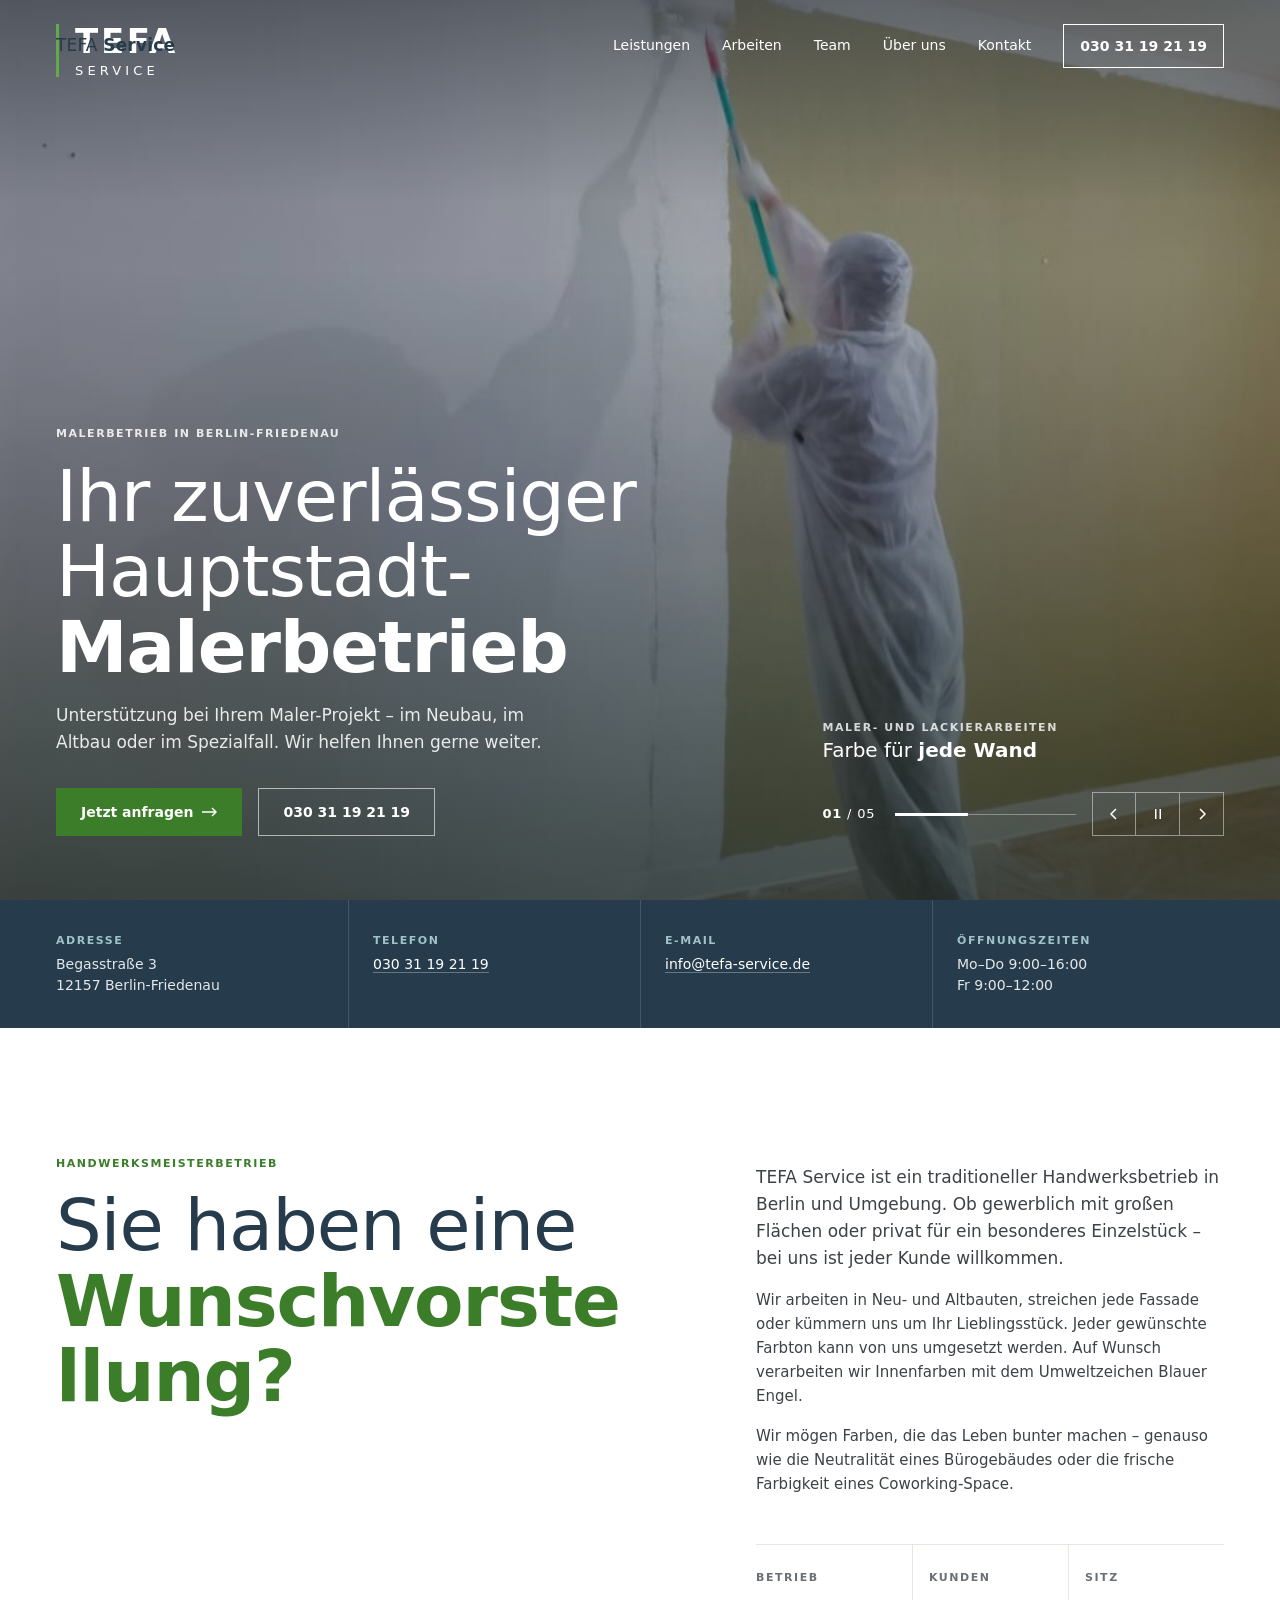
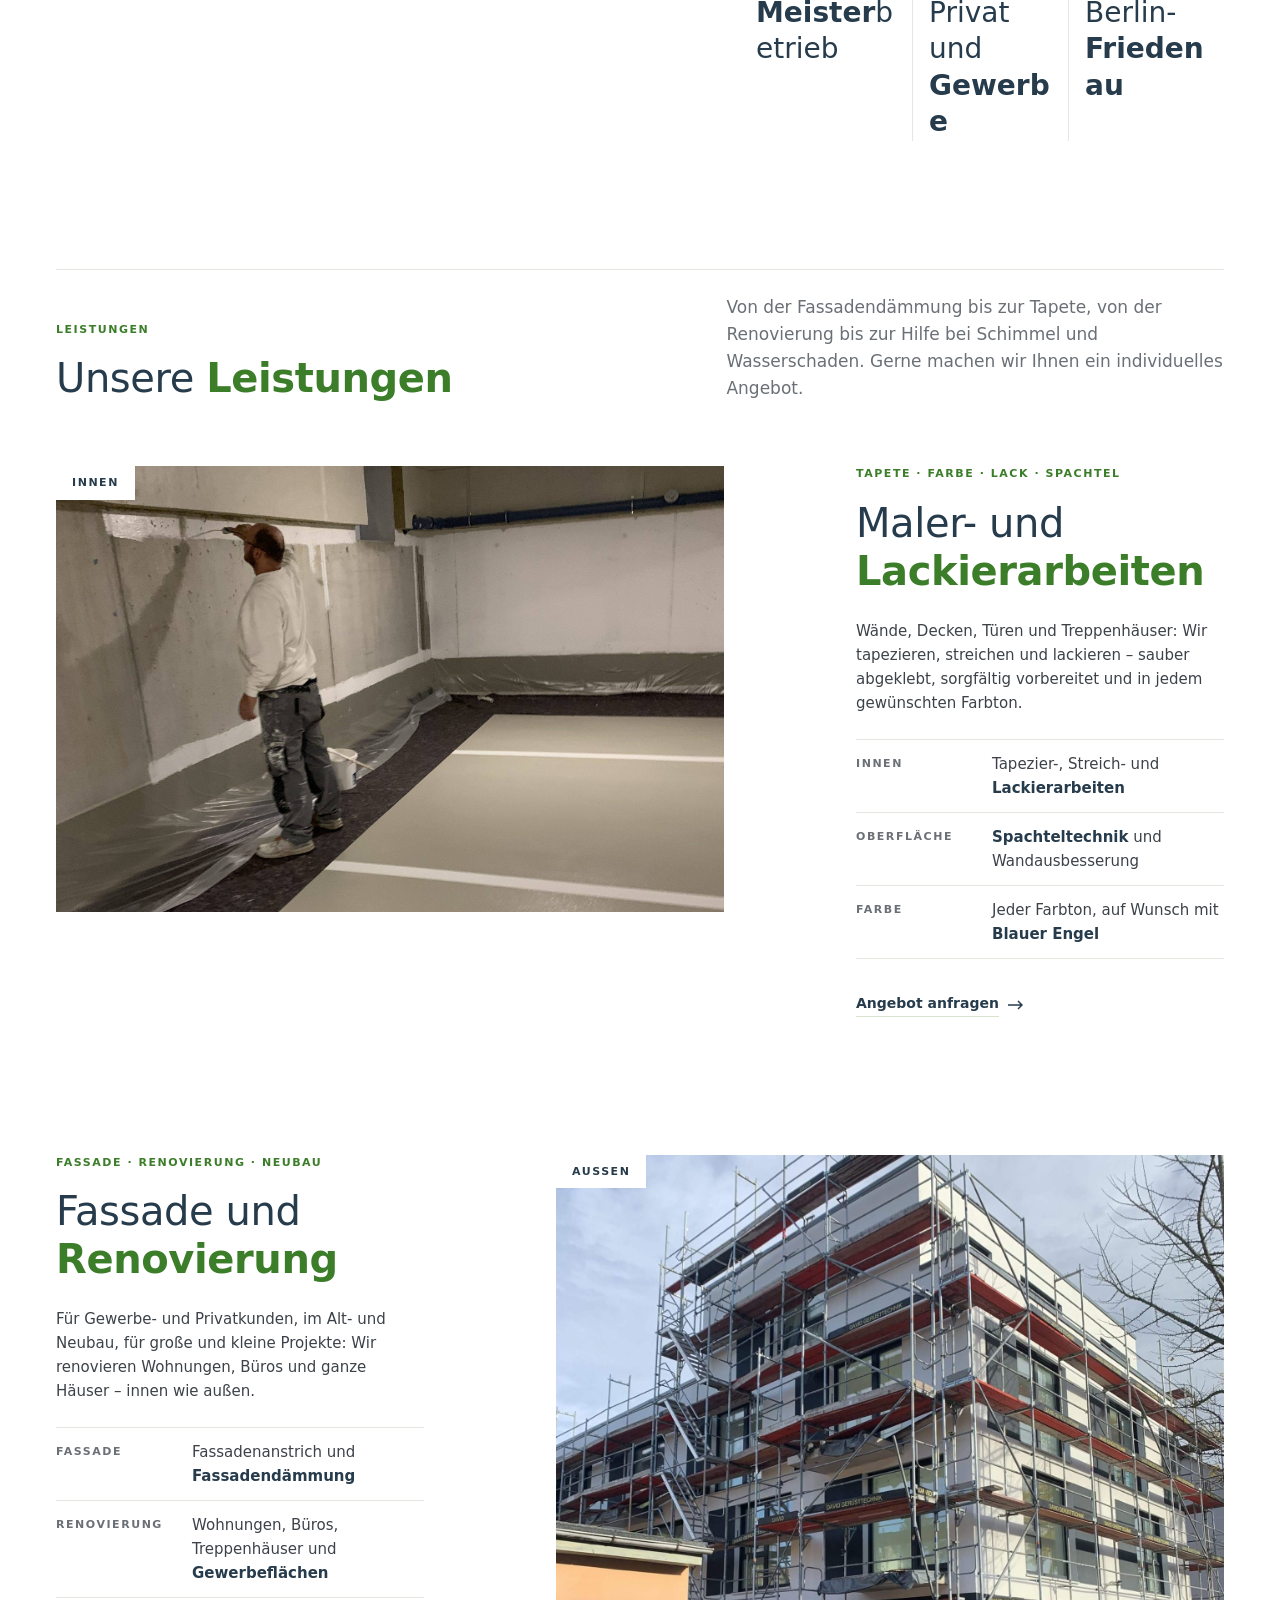
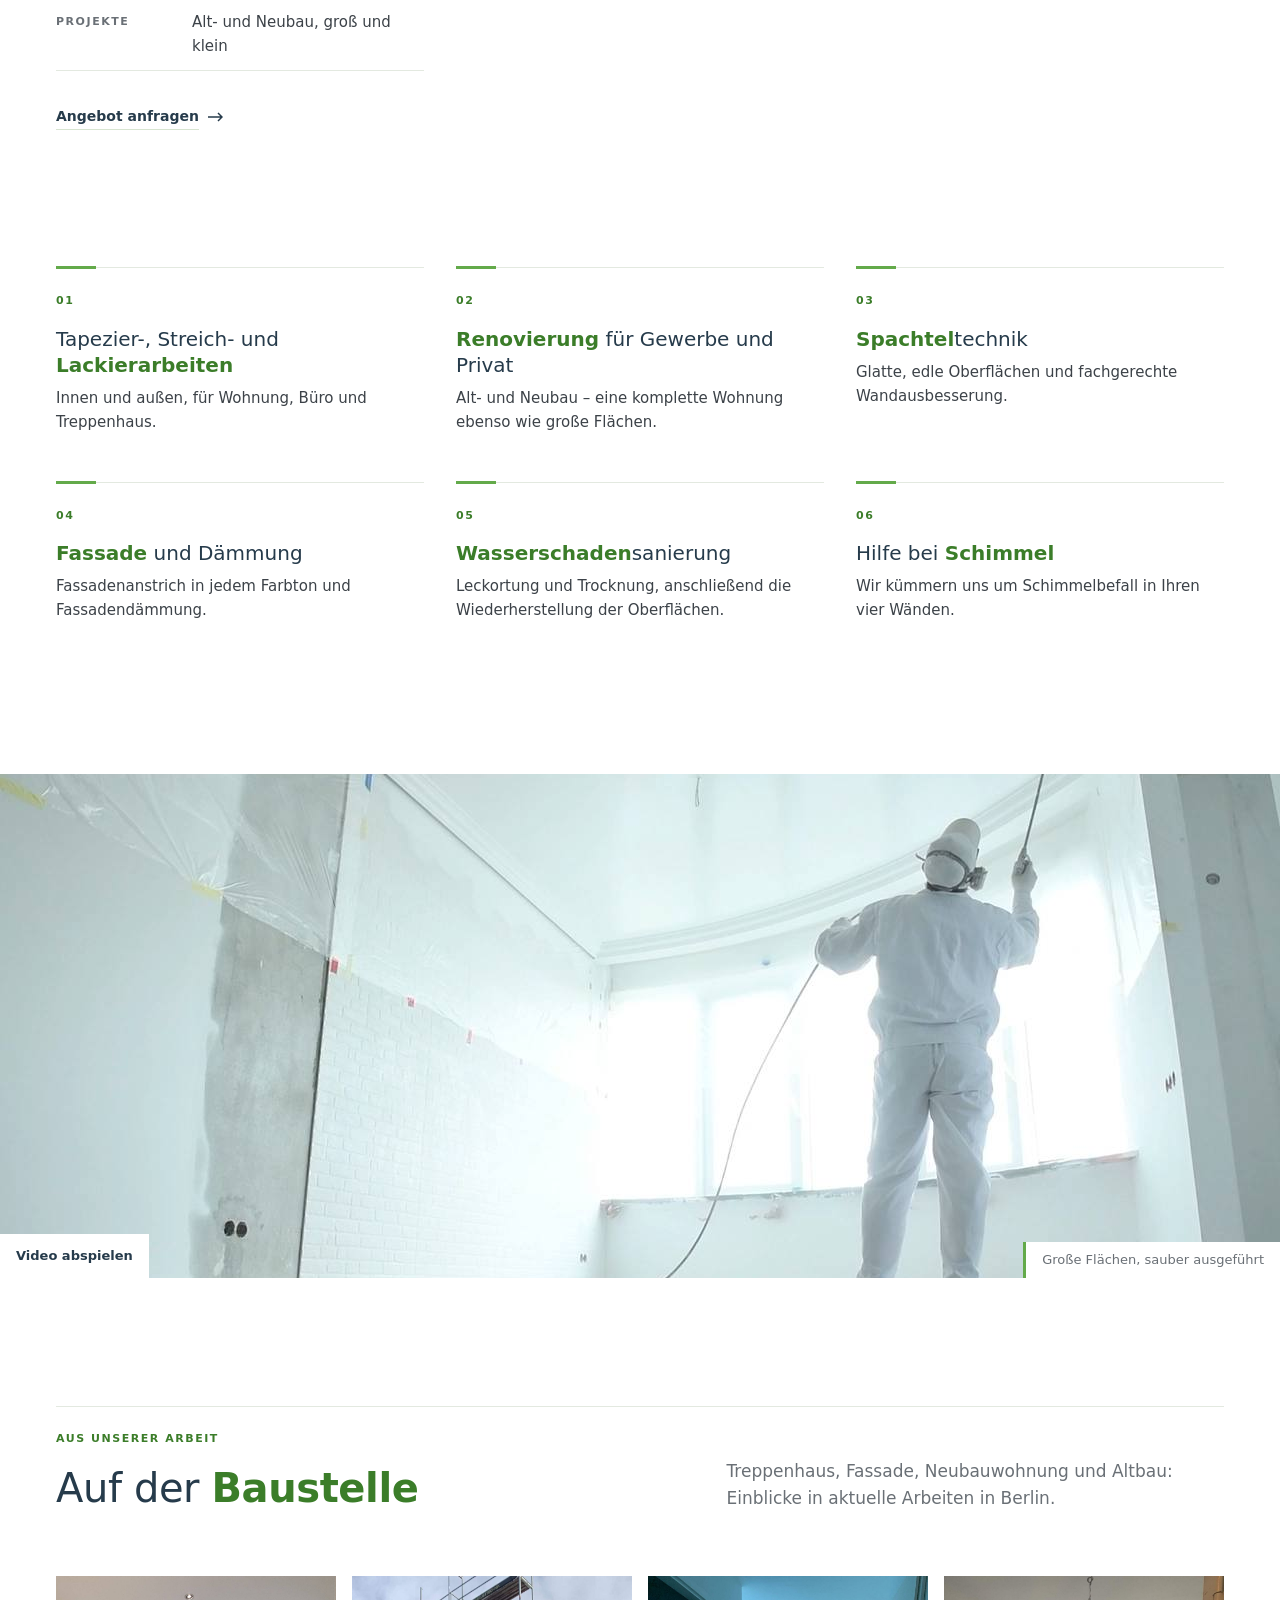
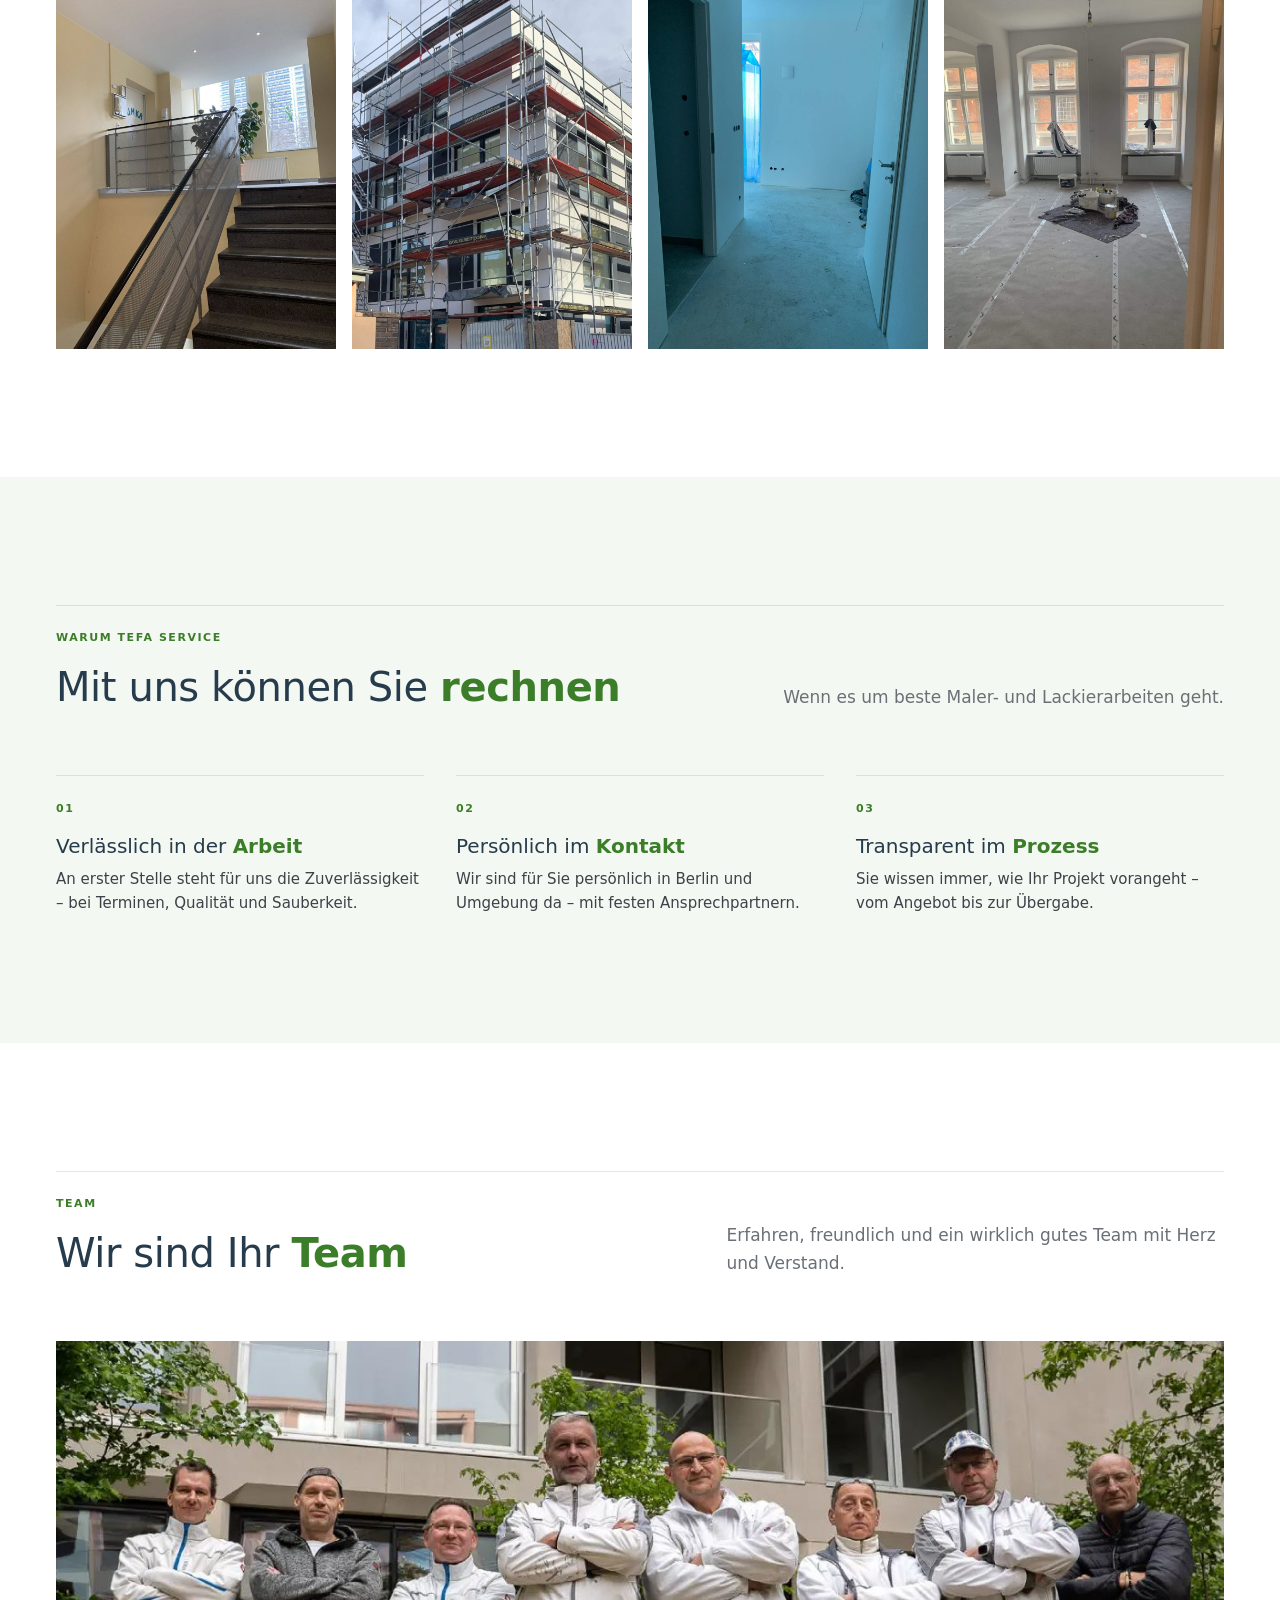
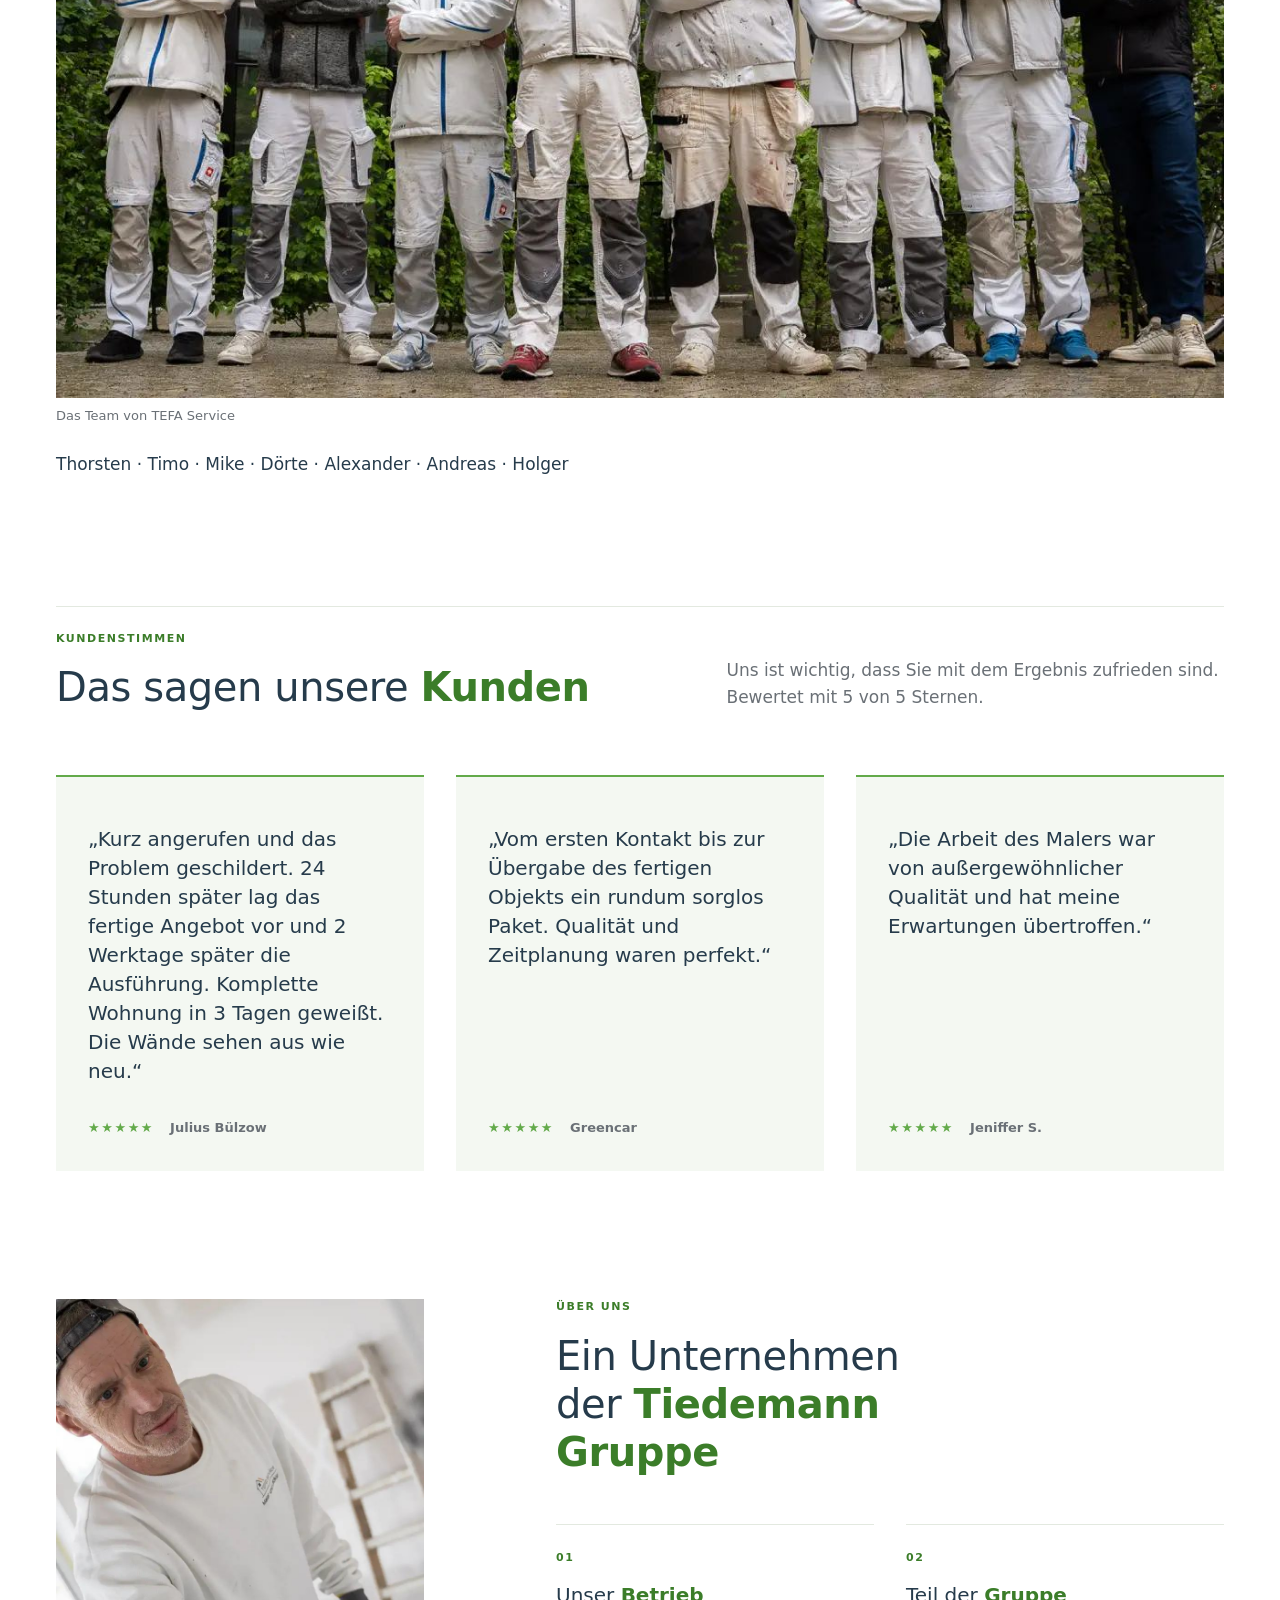
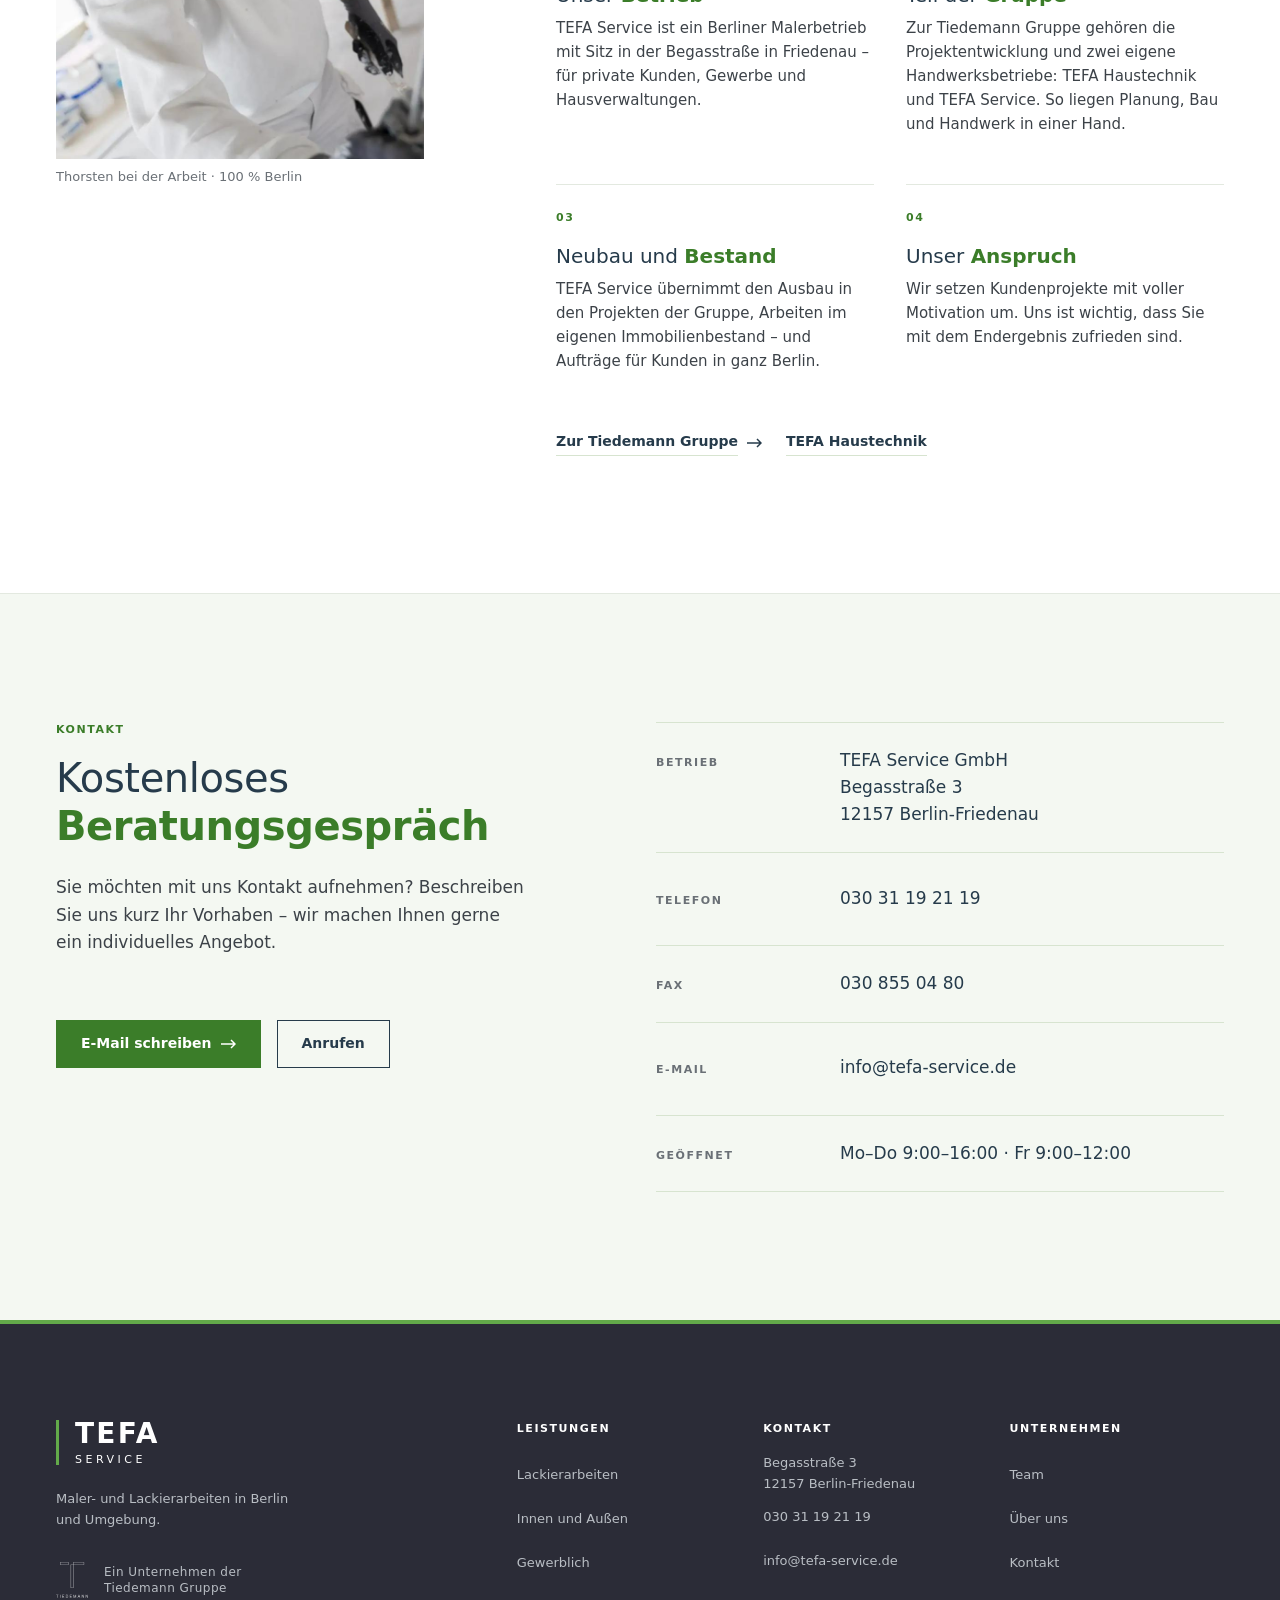
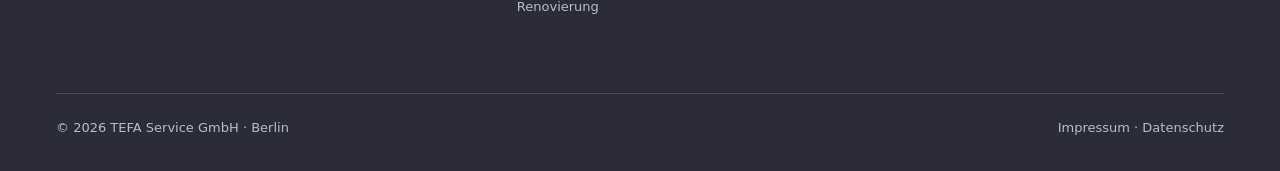
==== commit d75038d8: "TEFA Service: Markengrün als Akzentfarbe Original-Grün #63aa4a für Linien und Flächen, dunkleres Grü" ====
--- a/index.html
+++ b/index.html
@@ -7,7 +7,7 @@
 <meta name="robots" content="noindex, nofollow">
 <title>TEFA Service · Malerbetrieb in Berlin</title>
 <meta name="description" content="TEFA Service in Berlin-Friedenau: Tapezier-, Streich- und Lackierarbeiten, Renovierung, Spachteltechnik, Wasserschadensanierung, Leckortung und Trocknung. Ein Unternehmen der Tiedemann Gruppe.">
-<link rel="stylesheet" href="assets/site.css?v=5">
+<link rel="stylesheet" href="assets/site.css?v=6">
 </head>
 <body>
 <a class="skip" href="#inhalt">Zum Inhalt springen</a>
--- a/assets/site.css
+++ b/assets/site.css
@@ -541,3 +541,26 @@
 .band--video .bg-video{ position:absolute; inset:0; }
 .video-toggle{ position:absolute; left:0; bottom:0; z-index:2; min-height:var(--ctl); padding:0 var(--s2); background:var(--white); color:var(--primary); font-size:13px; font-weight:600; }
 .video-toggle:hover{ color:var(--accent); }
+
+/* ===== TEFA Service: Grün (Original-Markenfarbe #63aa4a) ===== */
+:root{
+  --green:#63aa4a;                 /* Markengrün: Linien, Flächen, Deko */
+  --accent:#3b7d29;                /* dunkleres Grün für Schrift/Buttons (5:1 auf Weiß) */
+  --accent-dark:#2f6621;
+  --accent-tint:#e9f3e4;
+  --subtle:#f4f8f2; --blue-grey:#d7e4d0; --line:#e3e9e0;
+}
+.btn--accent:hover{ background:var(--accent-dark); }
+.h1 em,.h2 em,.display em{ color:var(--accent); }
+.on-photo em,.hero em,.cap-item em{ color:inherit; }
+.hdr.solid .brand-text em,.hdr.menu-open .brand-text em{ color:var(--accent); }
+.wordmark{ border-left:3px solid var(--green); }
+.wordmark b{ color:inherit; }
+.step::before,.job-list li::before,.legal-list li::before{ background:var(--green); }
+.step::before{ width:40px; height:3px; top:-2px; }
+.quote{ border-top-color:var(--green); }
+.stars{ color:var(--green); }
+.footer{ border-top:4px solid var(--green); }
+.why-card{ background:var(--accent-tint); }
+.band figcaption{ border-left:3px solid var(--green); }
+.tint::after{ background:linear-gradient(180deg, rgba(38,59,75,.42), rgba(38,59,75,.30) 55%, rgba(47,102,33,.30)); }
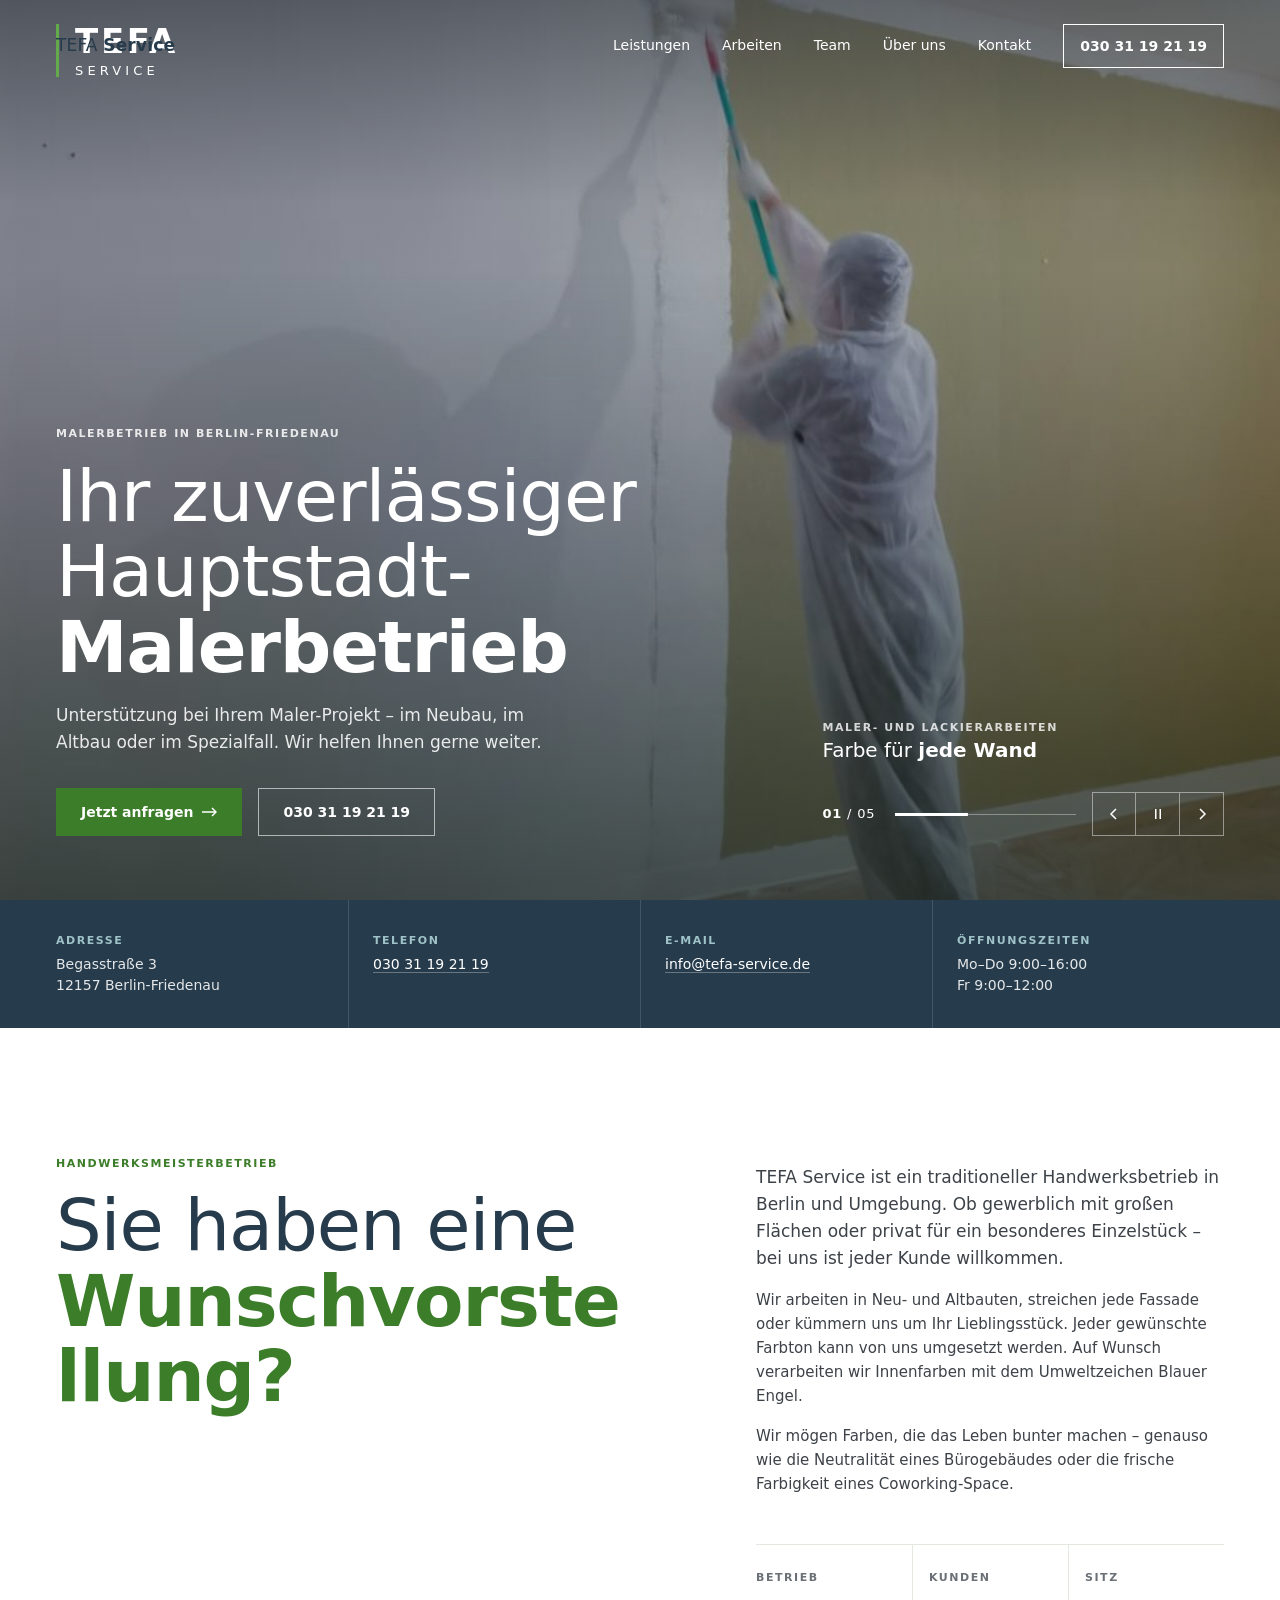
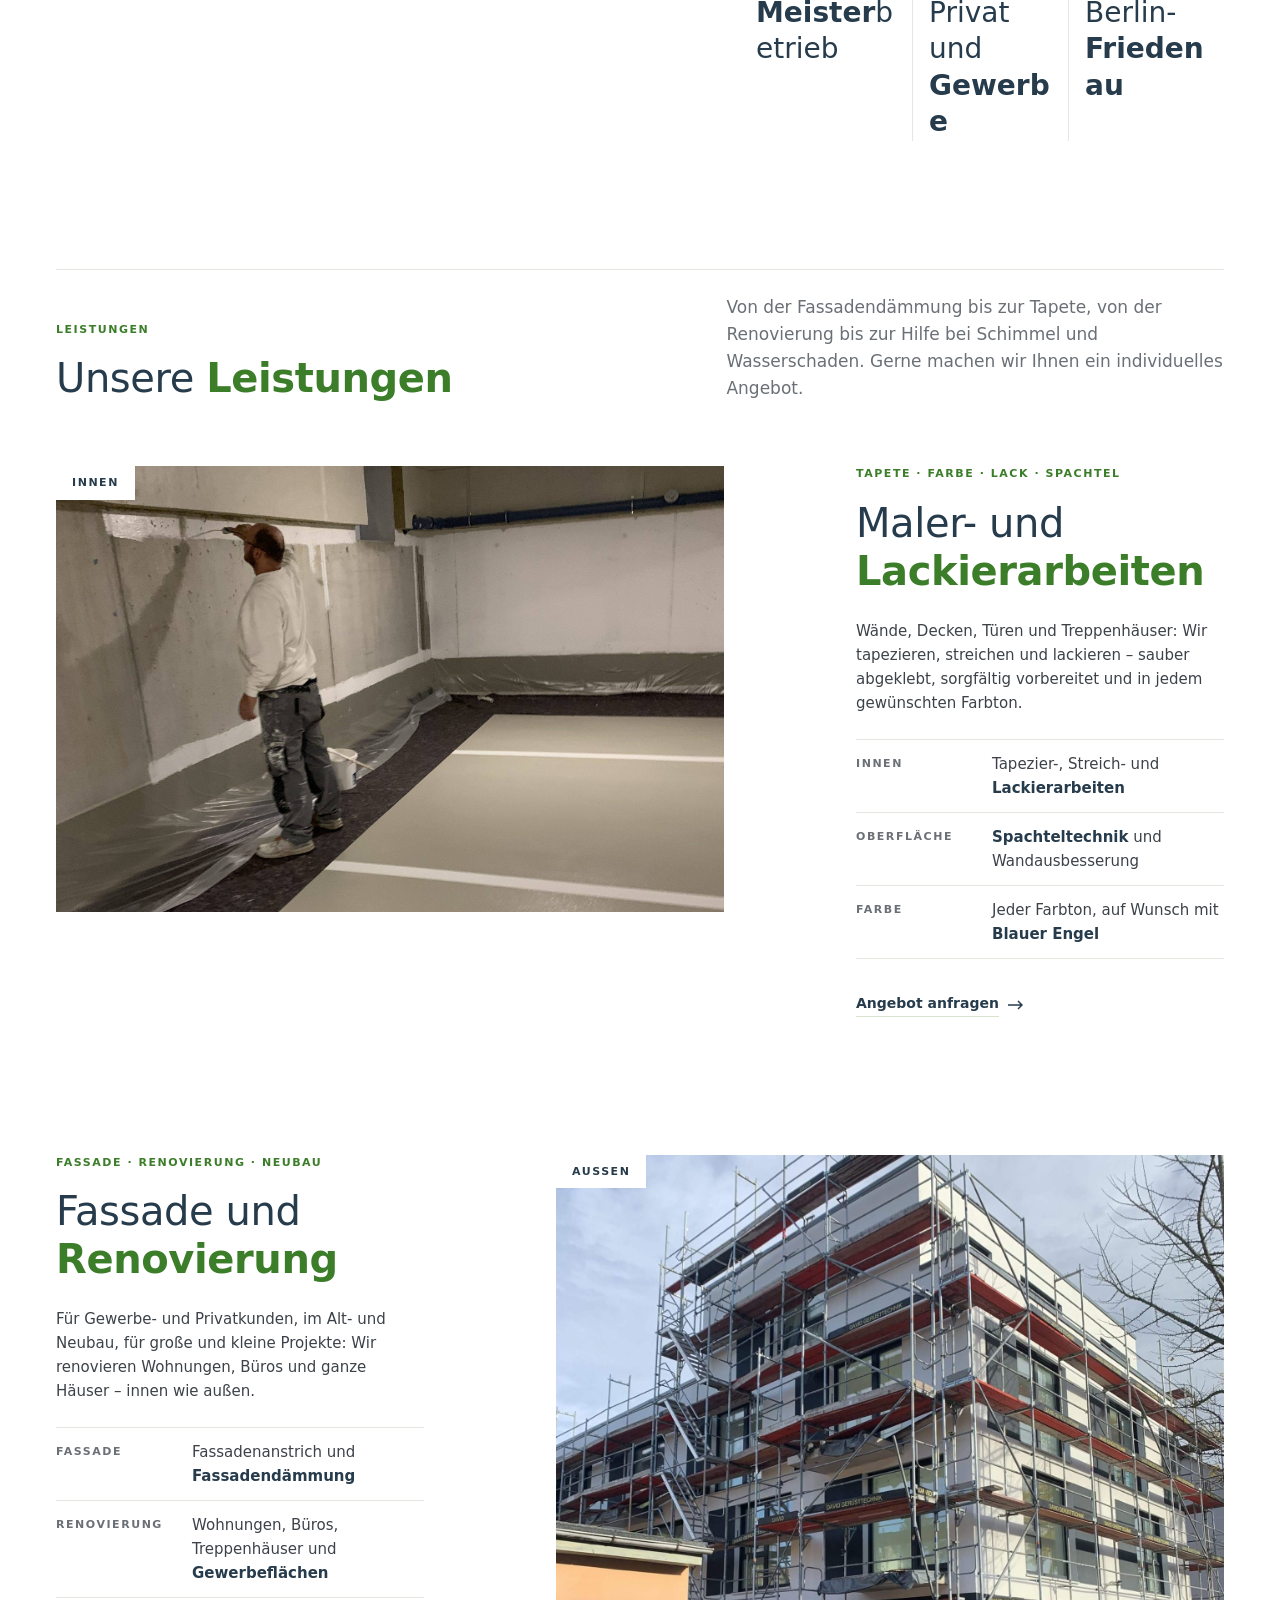
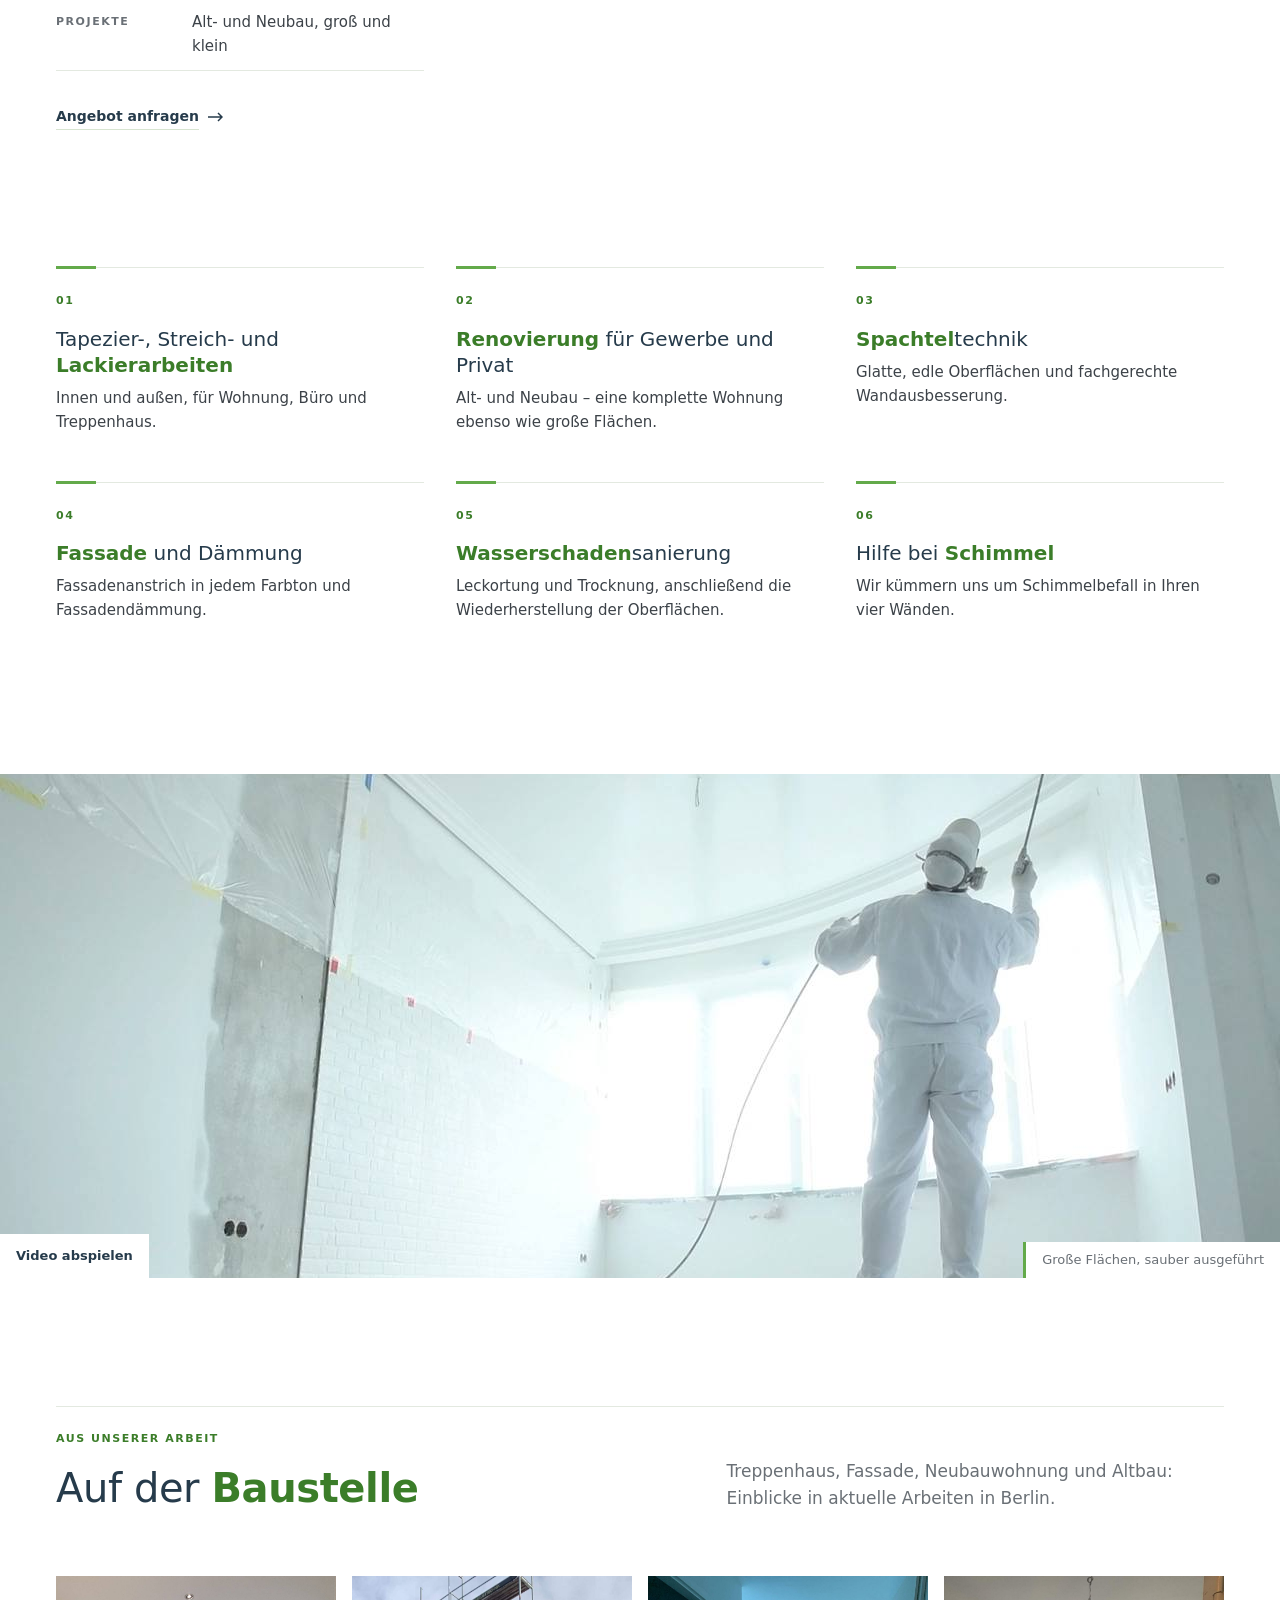
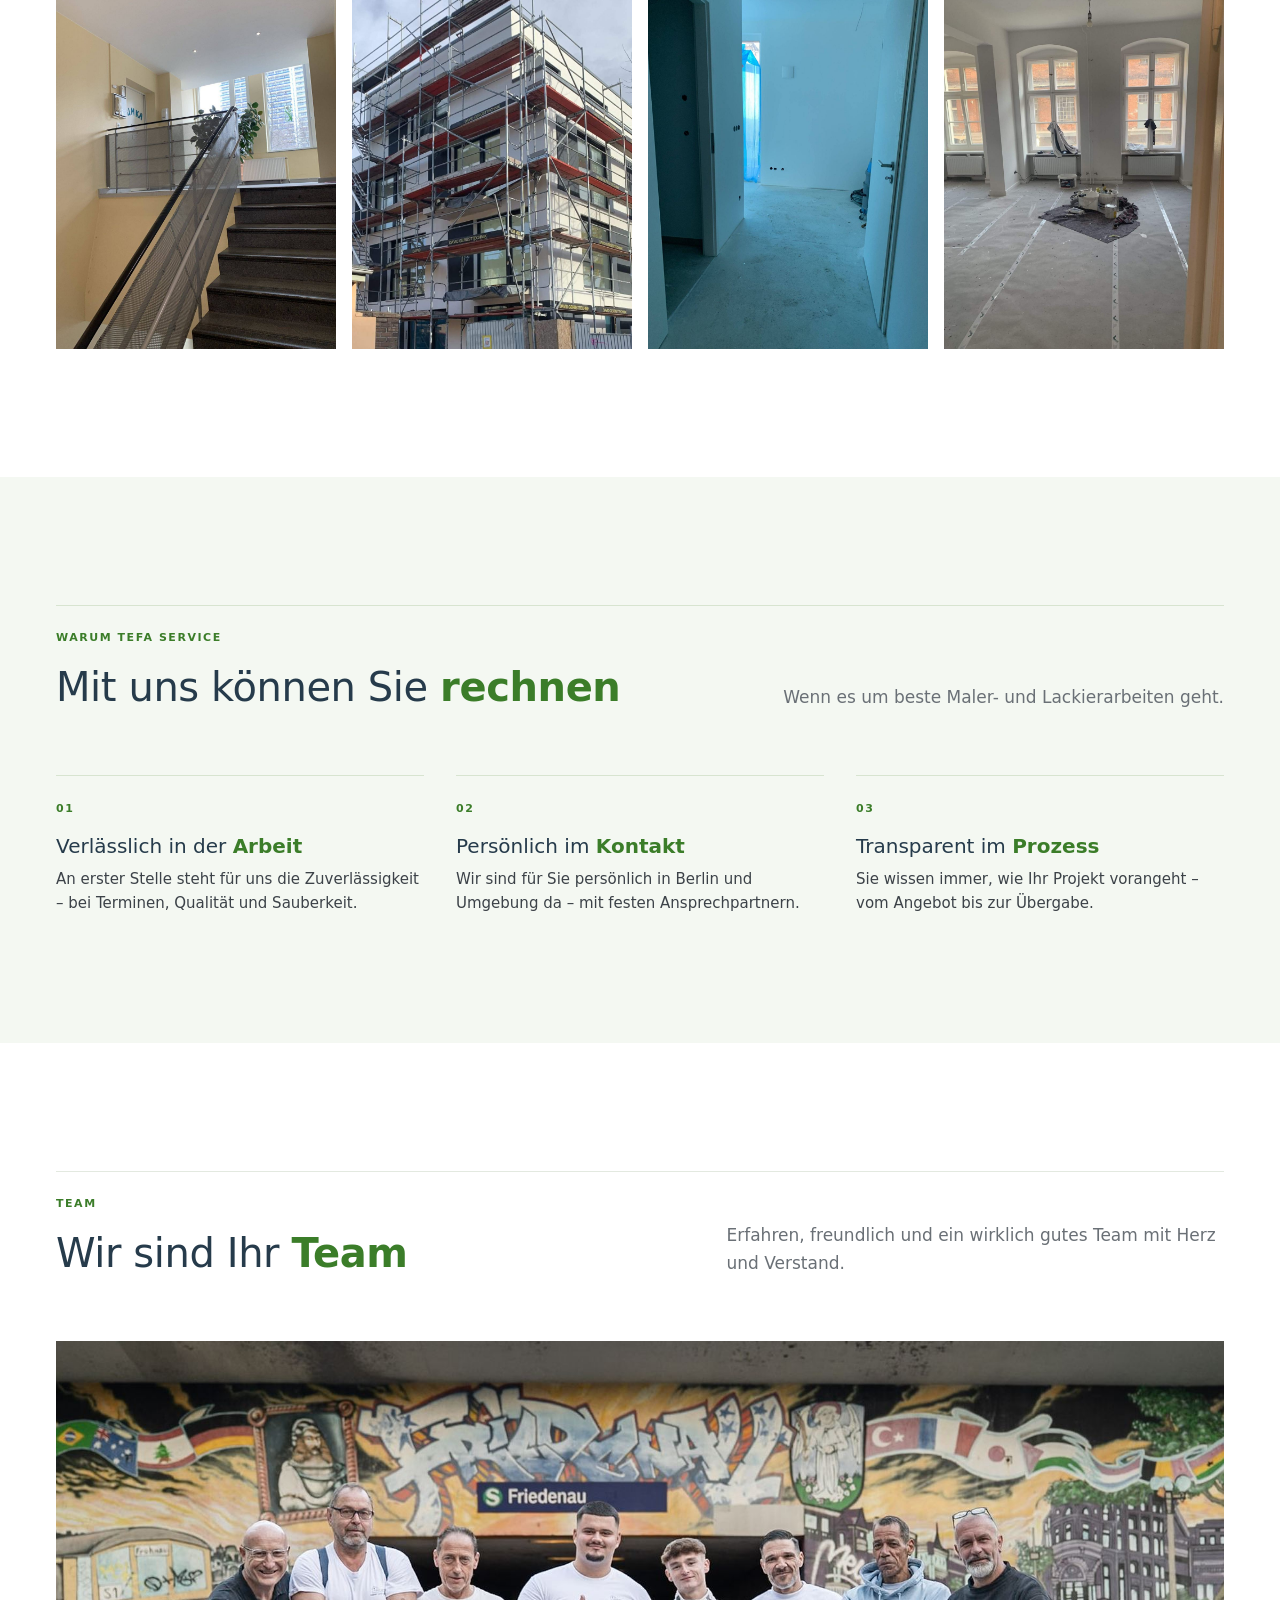
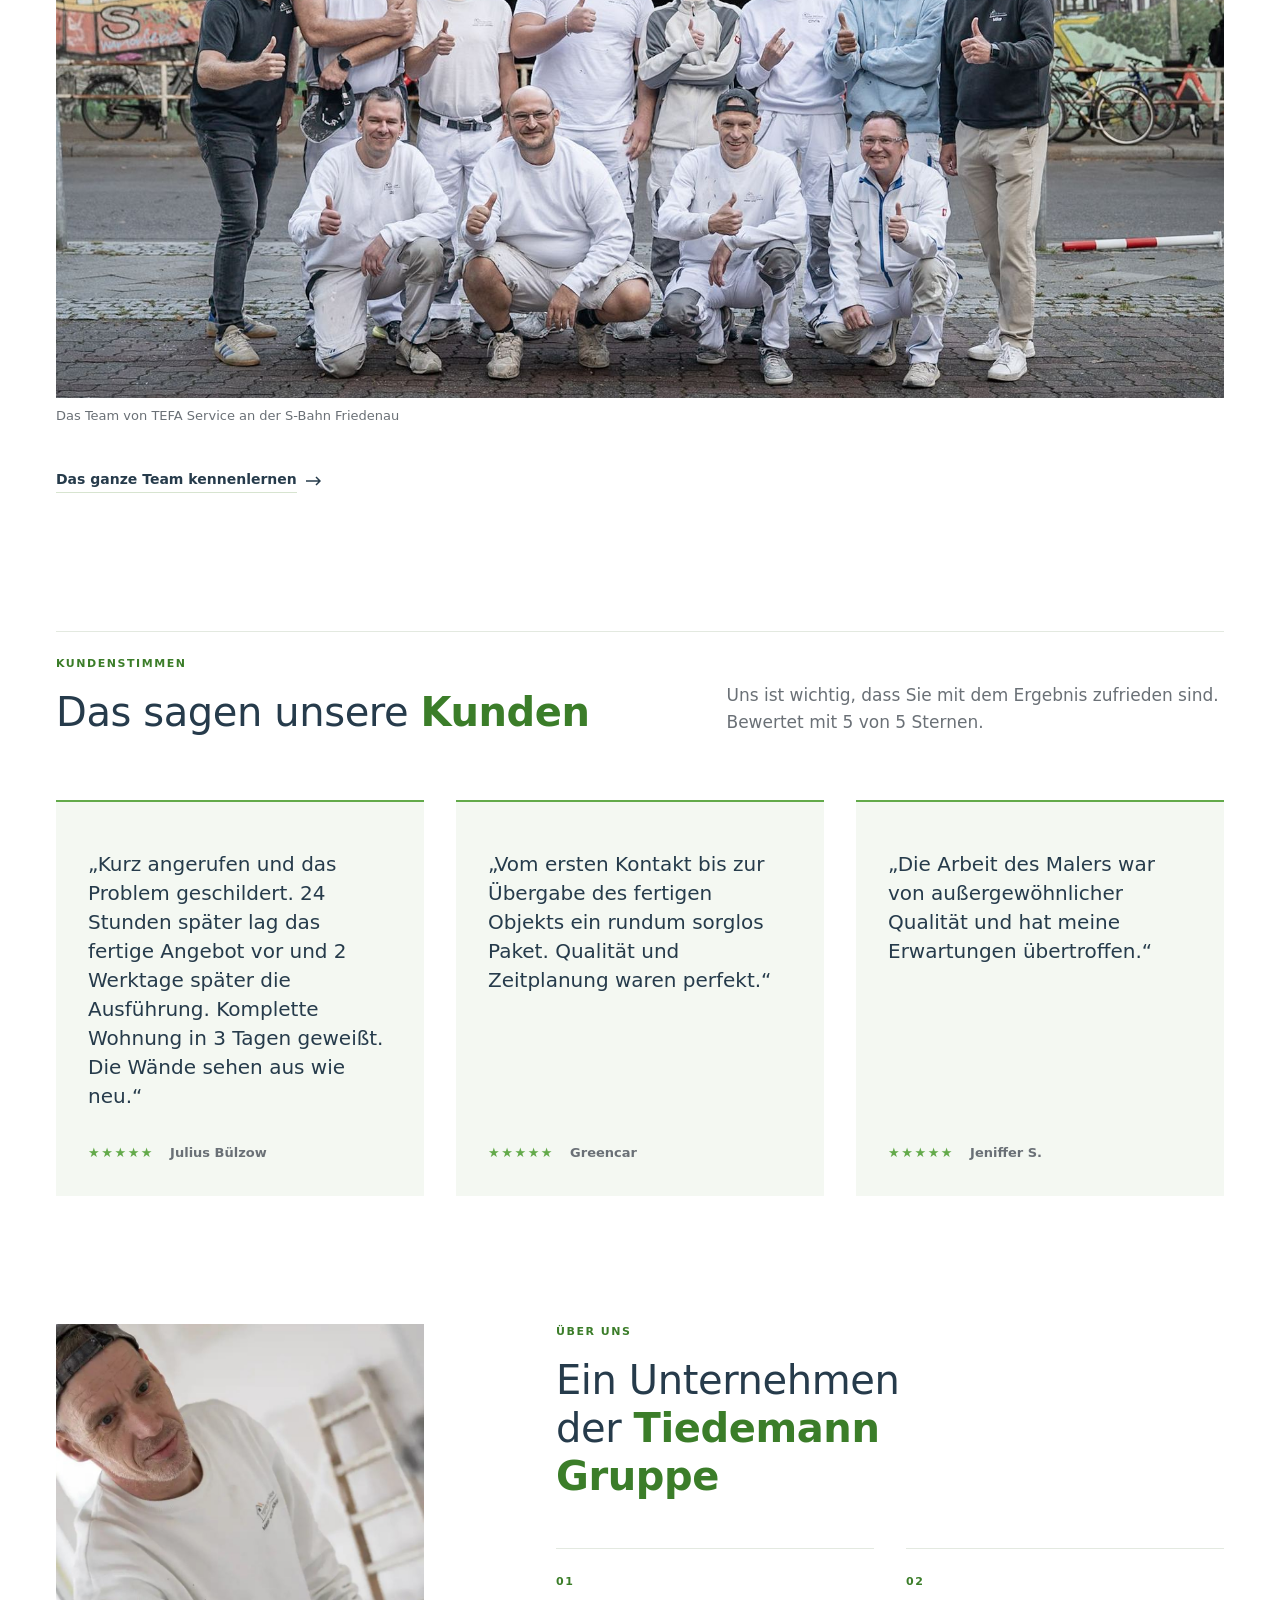
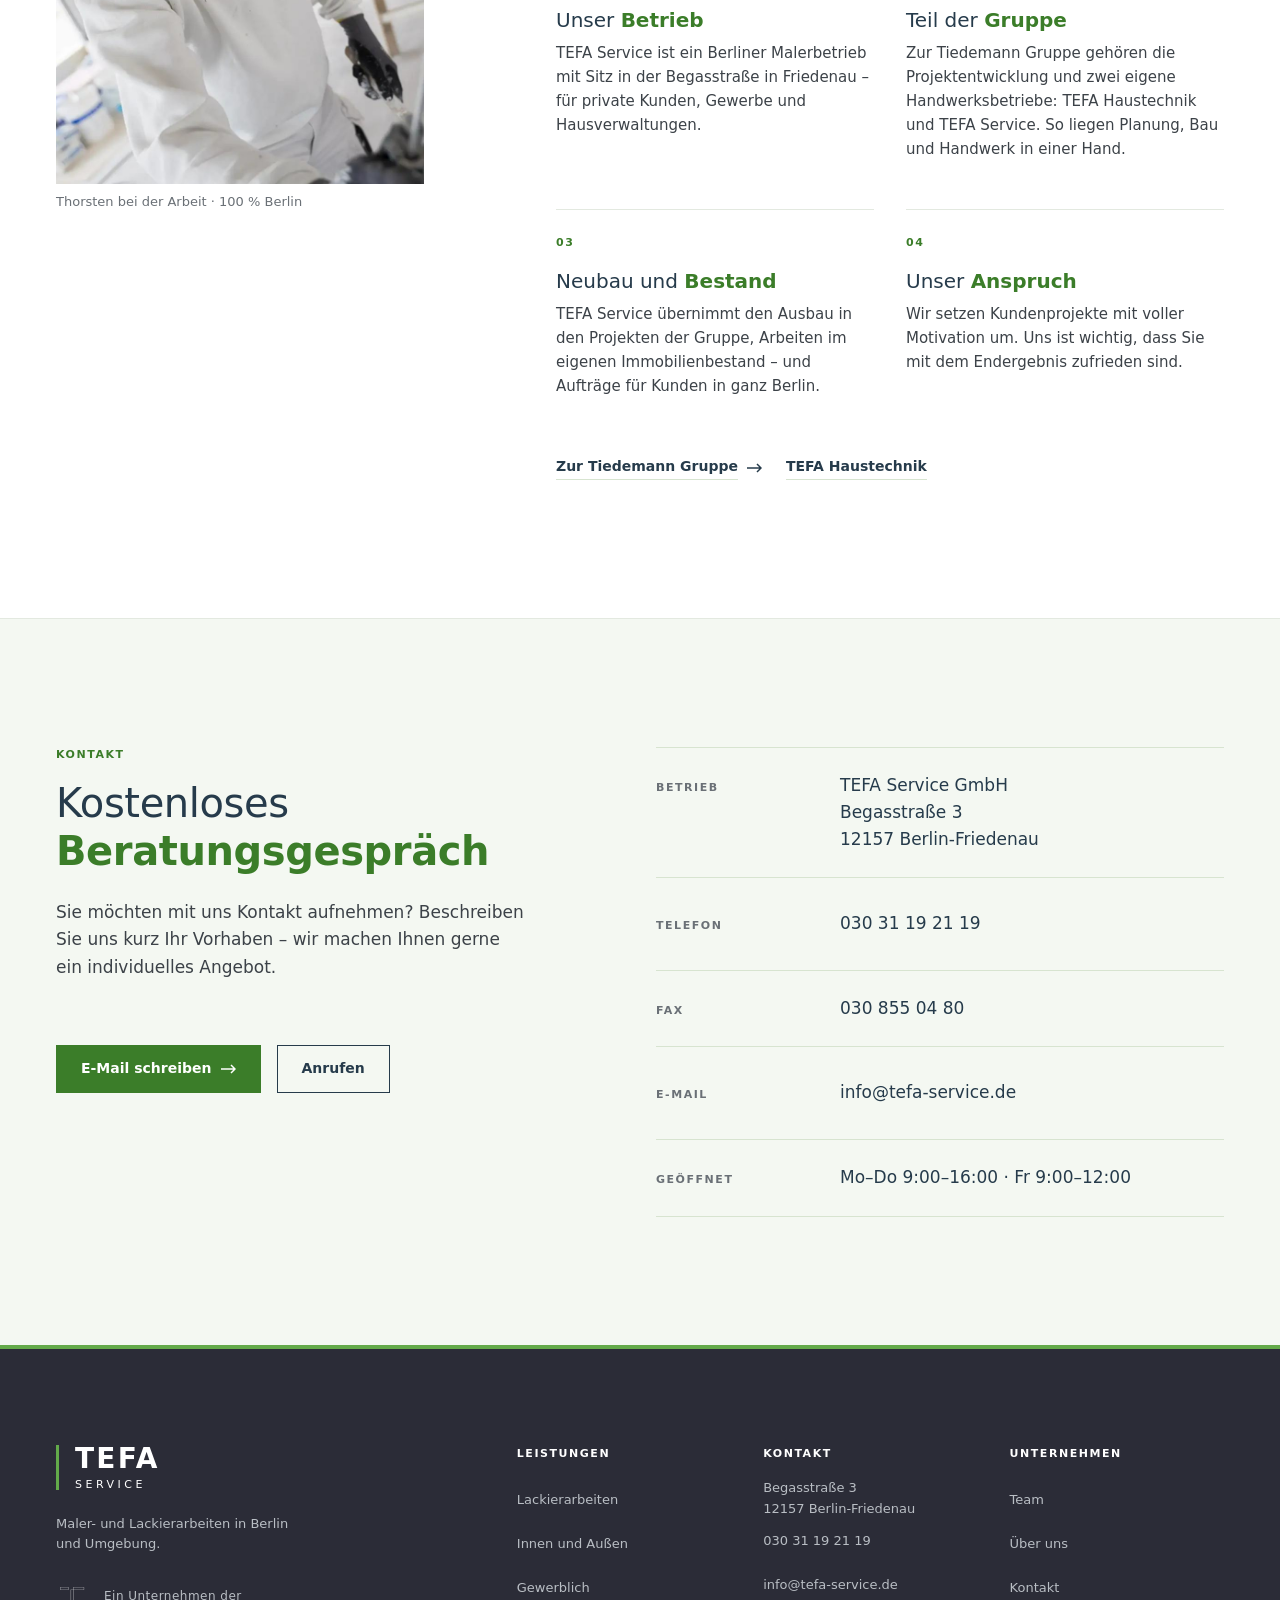
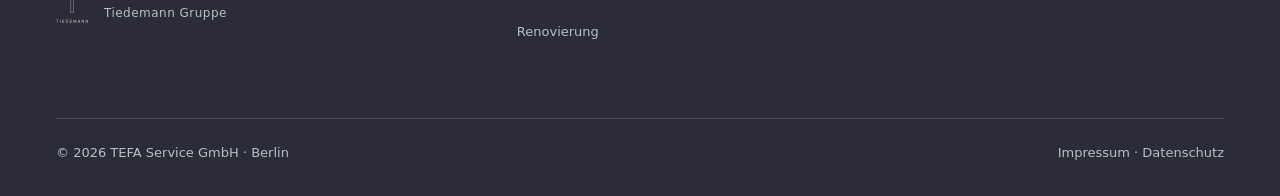
==== commit e6facfca: "TEFA Service: Teamseite mit neuen Teamfotos Neue Seite team.html: Gruppenfoto an der S-Bahn Friedena" ====
--- a/index.html
+++ b/index.html
@@ -7,7 +7,7 @@
 <meta name="robots" content="noindex, nofollow">
 <title>TEFA Service · Malerbetrieb in Berlin</title>
 <meta name="description" content="TEFA Service in Berlin-Friedenau: Tapezier-, Streich- und Lackierarbeiten, Renovierung, Spachteltechnik, Wasserschadensanierung, Leckortung und Trocknung. Ein Unternehmen der Tiedemann Gruppe.">
-<link rel="stylesheet" href="assets/site.css?v=6">
+<link rel="stylesheet" href="assets/site.css?v=7">
 </head>
 <body>
 <a class="skip" href="#inhalt">Zum Inhalt springen</a>
@@ -19,7 +19,7 @@
     <nav class="nav" id="nav" aria-label="Hauptnavigation">
       <a href="#leistungen">Leistungen</a>
       <a href="#arbeiten">Arbeiten</a>
-      <a href="#team">Team</a>
+      <a href="team.html">Team</a>
       <a href="#ueber-uns">Über uns</a>
       <a href="#kontakt">Kontakt</a>
       <a class="nav-tel" href="tel:+493031192119">030 31 19 21 19</a>
@@ -240,10 +240,10 @@
       <p class="lead">Erfahren, freundlich und ein wirklich gutes Team mit Herz und Verstand.</p>
     </div>
     <figure class="team-fig reveal">
-      <img src="assets/img/team.jpg" width="1280" height="720" loading="lazy" style="object-position:50% 40%" alt="Das Team von TEFA Service in weißer Arbeitskleidung vor einem Gebäude">
-      <figcaption>Das Team von TEFA Service</figcaption>
+      <img src="assets/img/team/gruppe.jpg" width="2000" height="1010" loading="lazy" style="object-position:50% 45%" alt="Das Team von TEFA Service vor dem Wandbild an der S-Bahn Friedenau, alle mit Daumen hoch">
+      <figcaption>Das Team von TEFA Service an der S-Bahn Friedenau</figcaption>
     </figure>
-    <p class="names reveal" aria-label="Unser Team">Thorsten · Timo · Mike · Dörte · Alexander · Andreas · Holger</p>
+    <p class="reveal mt-4"><a class="link" href="team.html"><span>Das ganze Team kennenlernen</span><svg class="arrow" viewBox="0 0 16 10" fill="none" aria-hidden="true"><path d="M11 1l4 4-4 4M1 5h14" stroke="currentColor" stroke-width="1.5"/></svg></a></p>
   </div>
 </section>
 
@@ -364,7 +364,7 @@
       <div>
         <h2>Unternehmen</h2>
         <ul>
-          <li><a href="#team">Team</a></li>
+          <li><a href="team.html">Team</a></li>
           <li><a href="#ueber-uns">Über uns</a></li>
           <li><a href="#kontakt">Kontakt</a></li>
         </ul>
--- a/assets/site.css
+++ b/assets/site.css
@@ -564,3 +564,20 @@
 .why-card{ background:var(--accent-tint); }
 .band figcaption{ border-left:3px solid var(--green); }
 .tint::after{ background:linear-gradient(180deg, rgba(38,59,75,.42), rgba(38,59,75,.30) 55%, rgba(47,102,33,.30)); }
+
+/* ===== Teamseite ===== */
+.hero--team{ height:72vh; height:72svh; min-height:460px; max-height:820px; }
+.hero--team .hero-photo img{ object-position:50% 45%; }
+.people{ display:grid; grid-template-columns:repeat(2,minmax(0,1fr)); gap:var(--s4) var(--s2); }
+@media (min-width:768px){ .people{ grid-template-columns:repeat(3,minmax(0,1fr)); gap:var(--s5) var(--s3); } }
+@media (min-width:1100px){ .people{ grid-template-columns:repeat(4,minmax(0,1fr)); } }
+.people figure{ margin:0; }
+.people img{ width:100%; aspect-ratio:4/5; object-fit:cover; background:var(--grey); transition:transform .6s ease; }
+.people li{ overflow:hidden; }
+.people figure > img{ display:block; }
+.people figcaption{ position:relative; padding-top:var(--s2); margin-top:var(--s2); font-size:20px; font-weight:300; color:var(--primary); }
+.people figcaption::before{ content:""; position:absolute; left:0; top:0; width:32px; height:3px; background:var(--green); }
+.people figcaption.ph{ color:var(--muted); font-style:italic; }
+.duo-media img{ aspect-ratio:4/5; }
+@media (min-width:900px){ .duo-media{ grid-column:2 / span 5 !important; } #zusammenhalt .feature-text{ grid-column:8 / span 4 !important; align-self:center; } }
+.nav a[aria-current="page"]{ border-bottom-color:var(--green); }
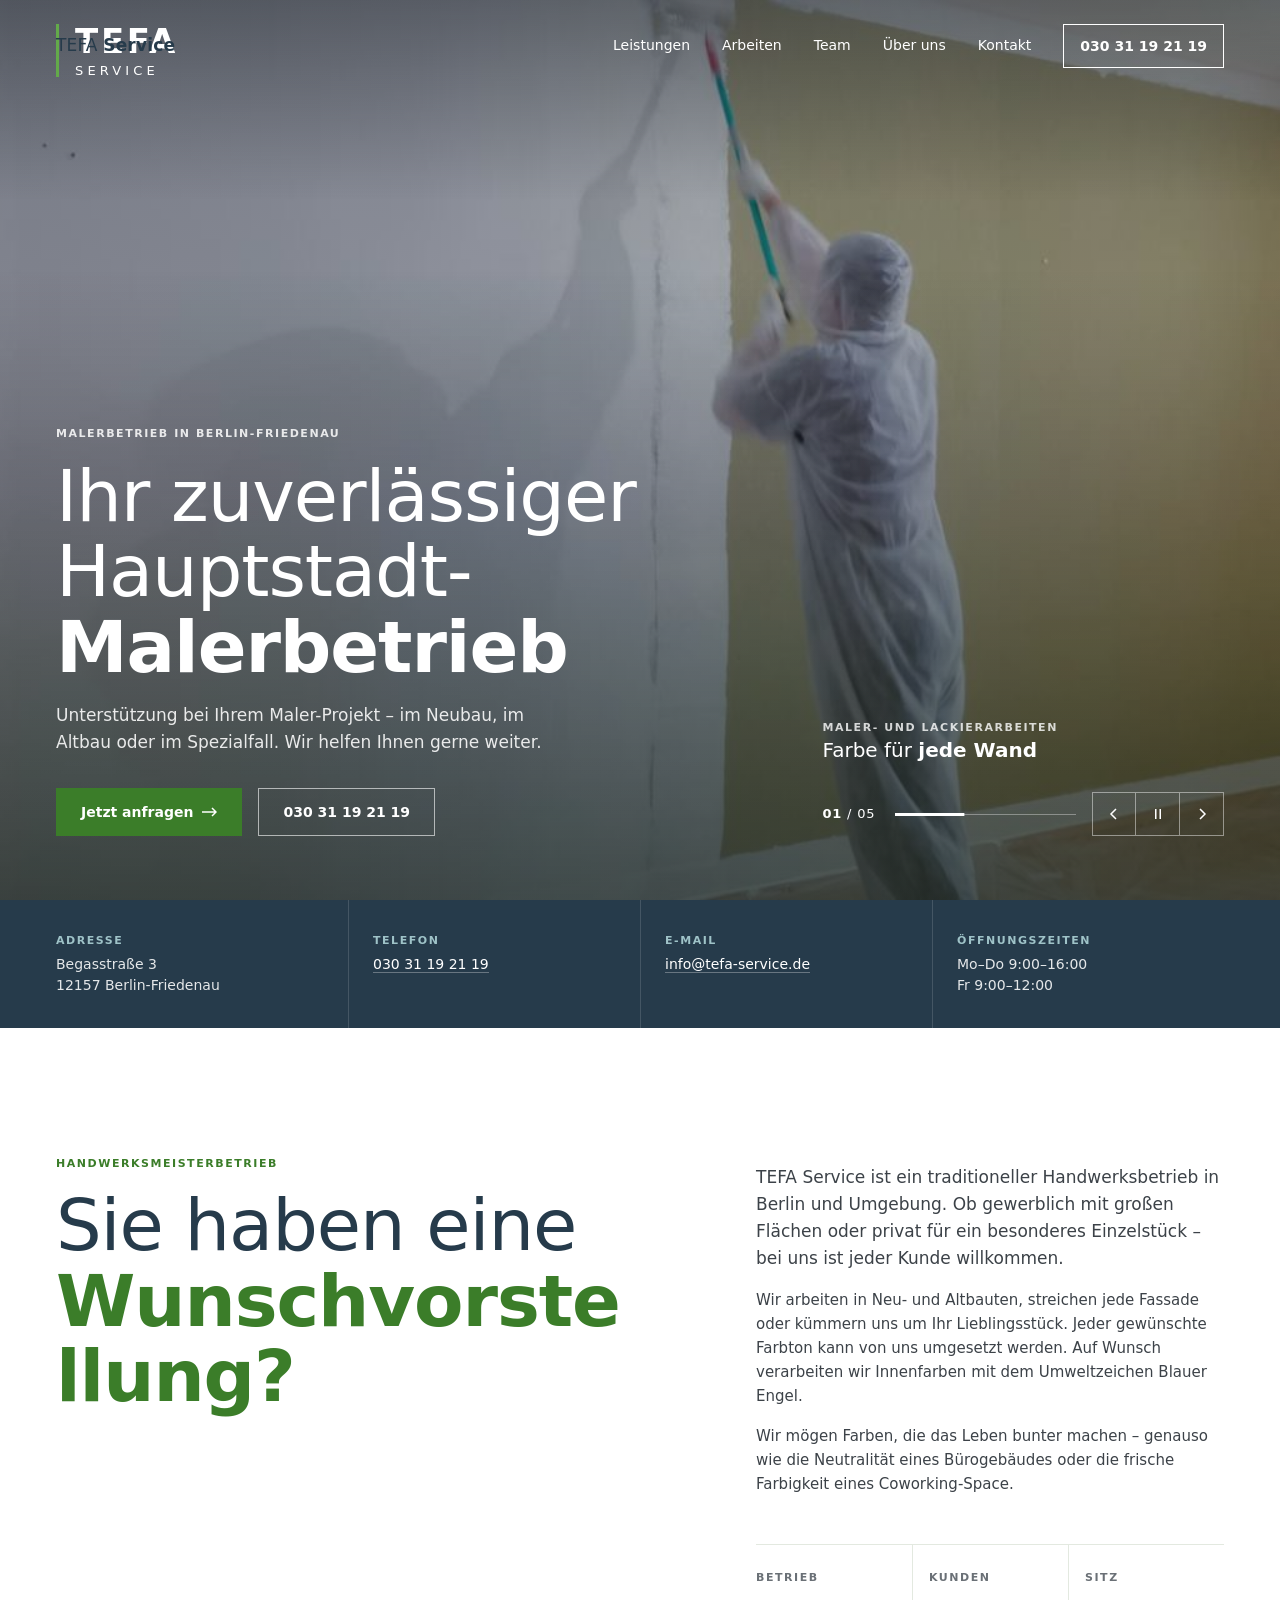
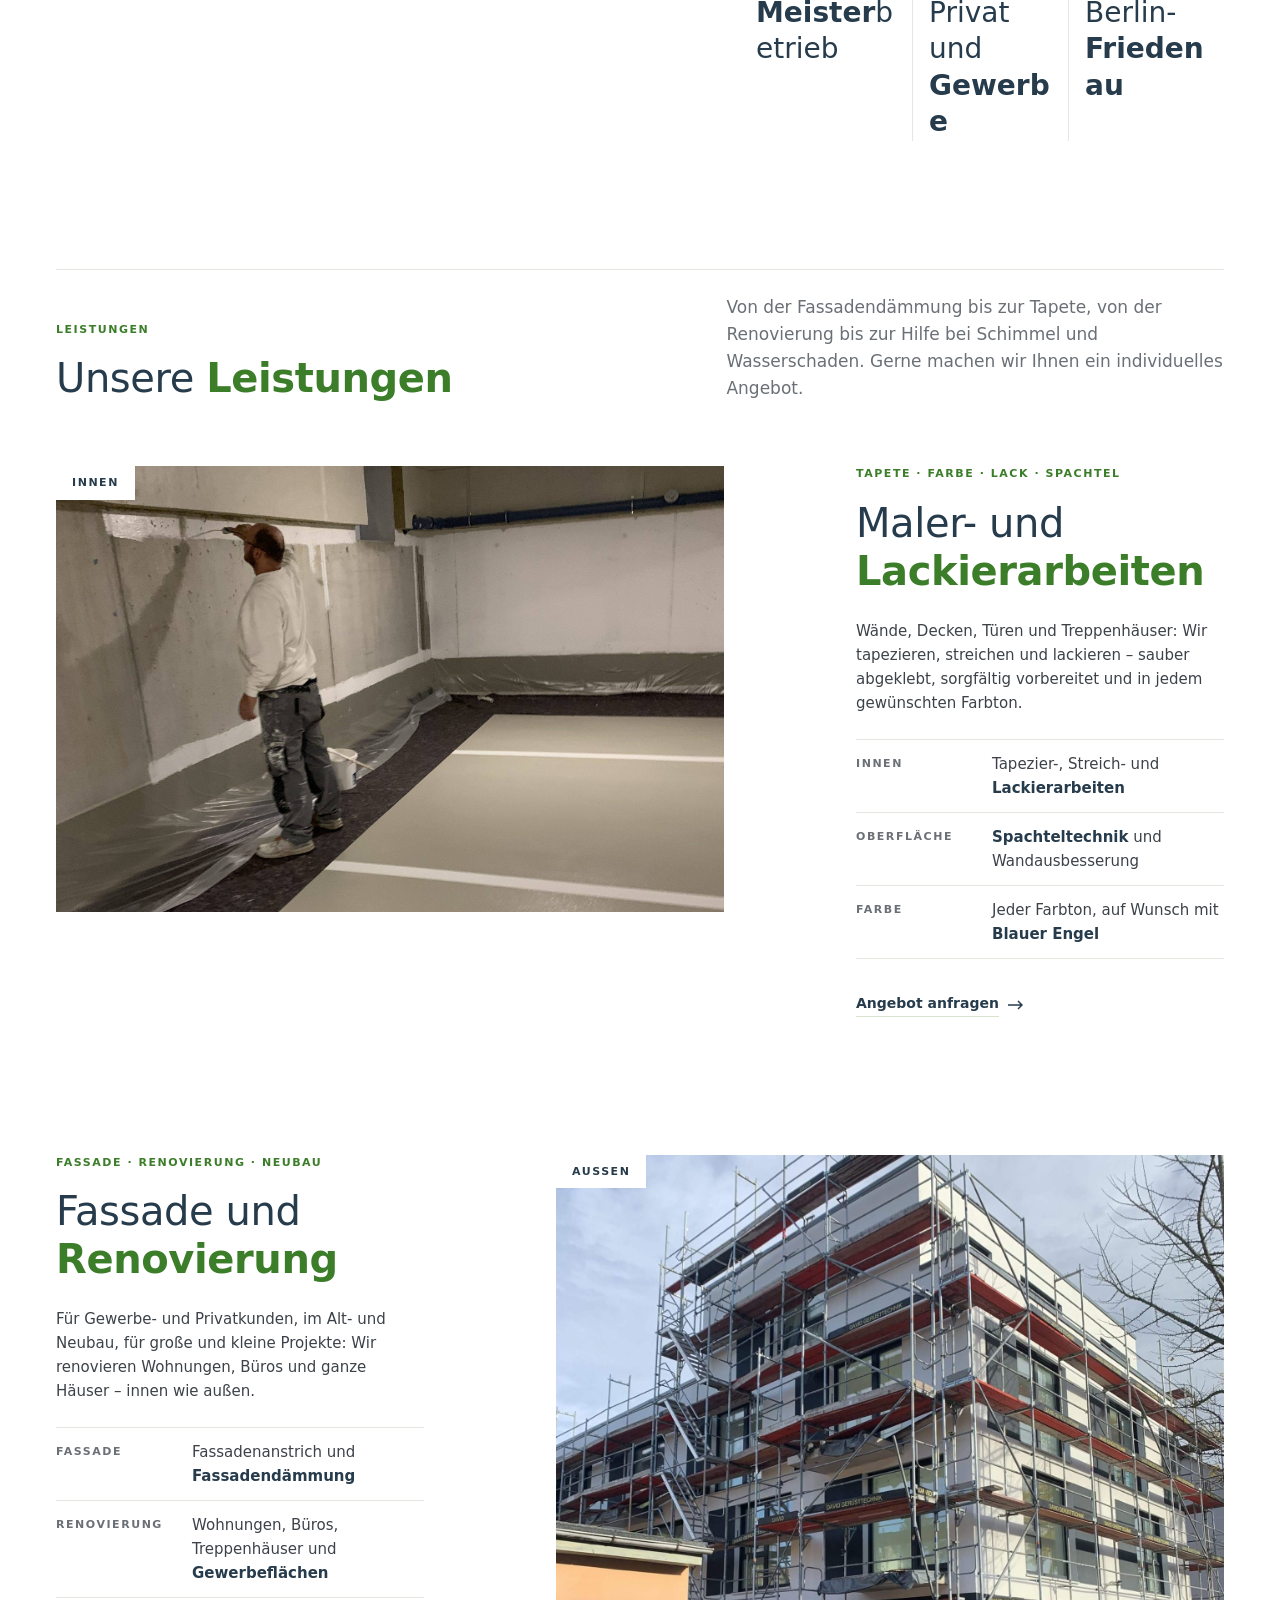
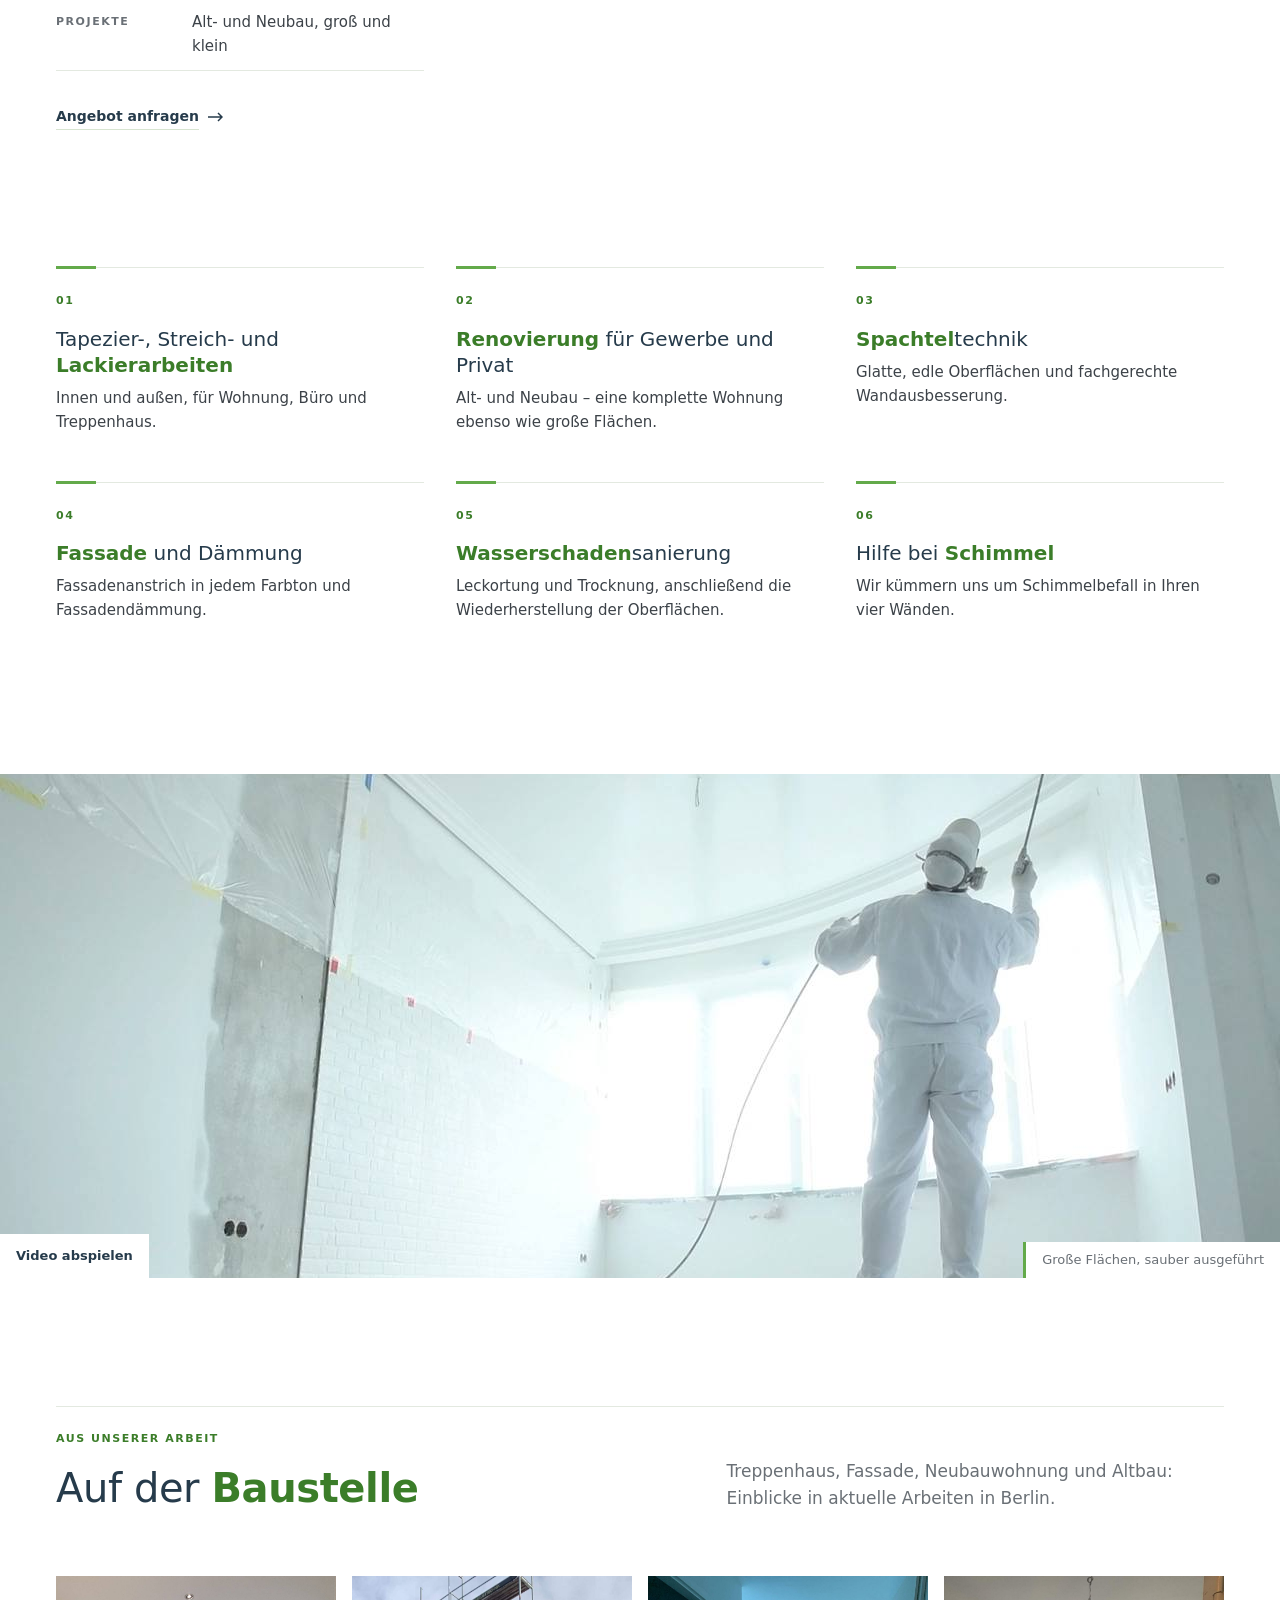
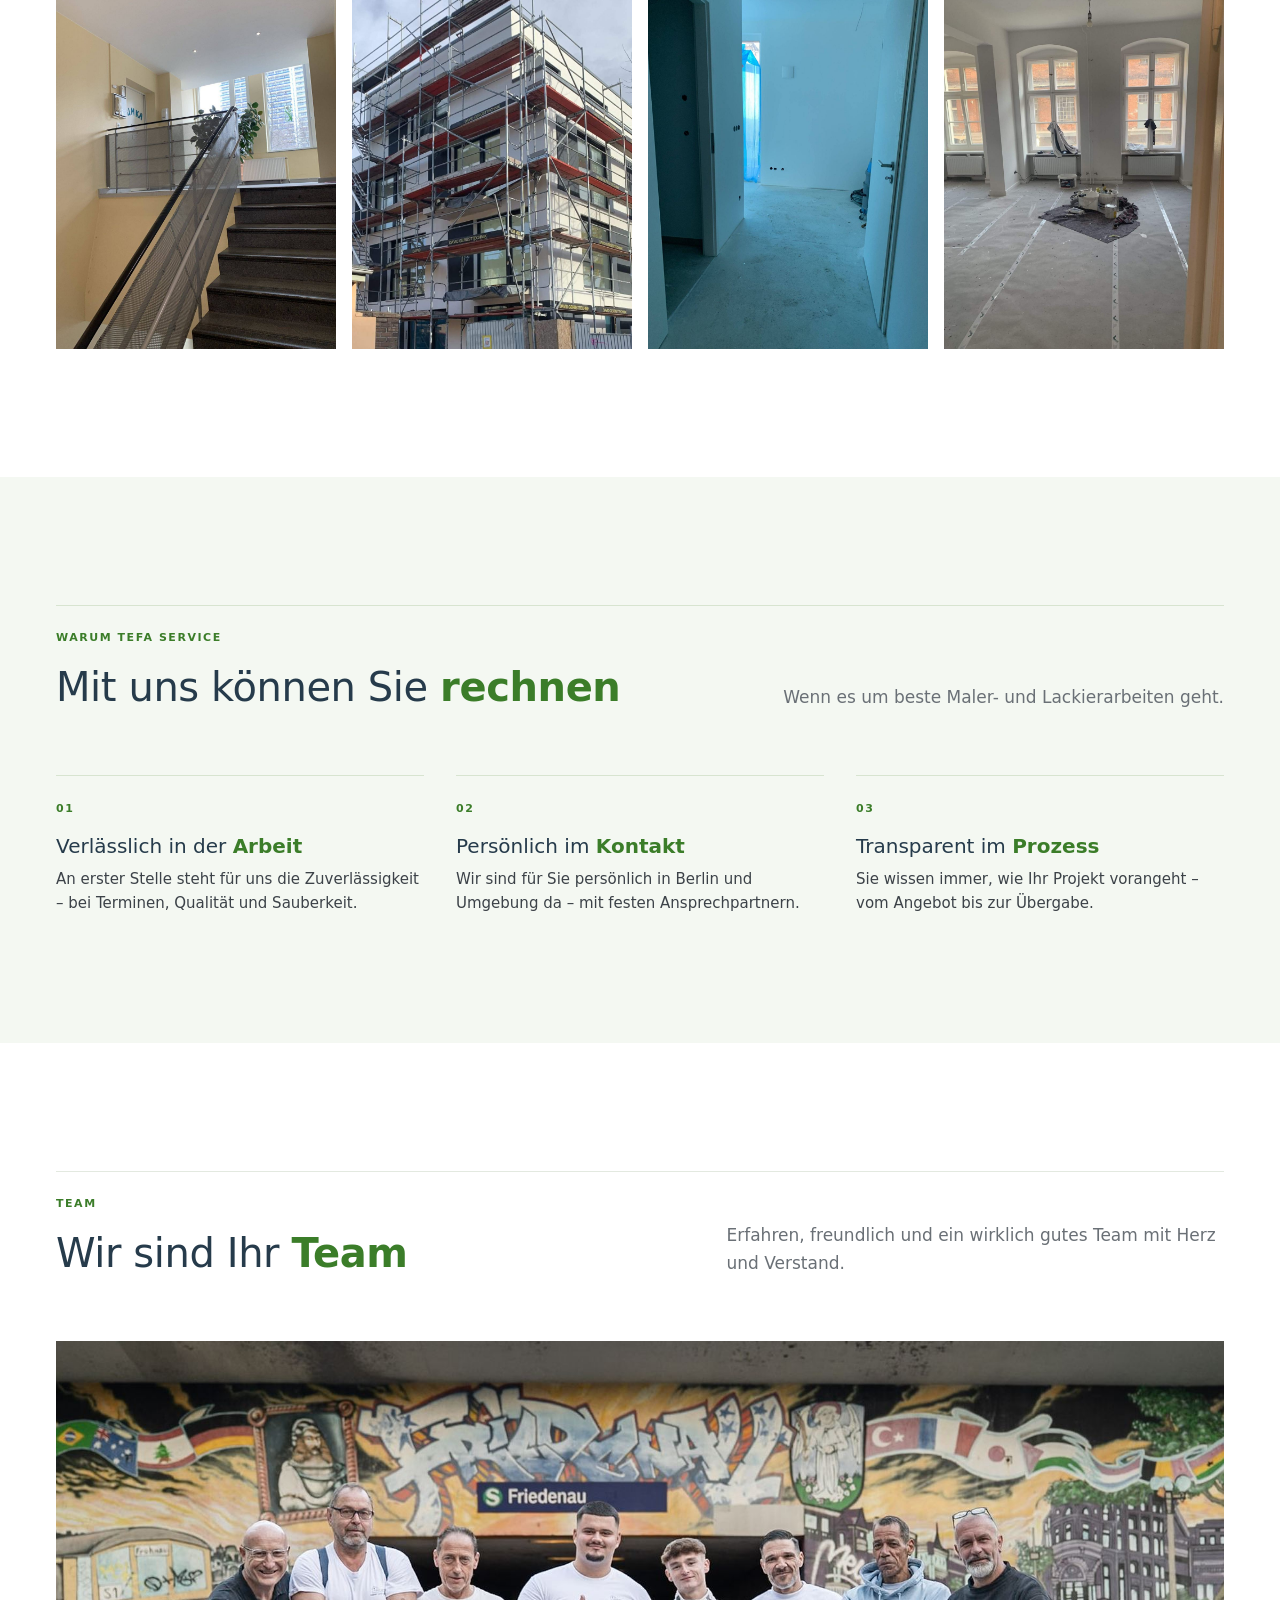
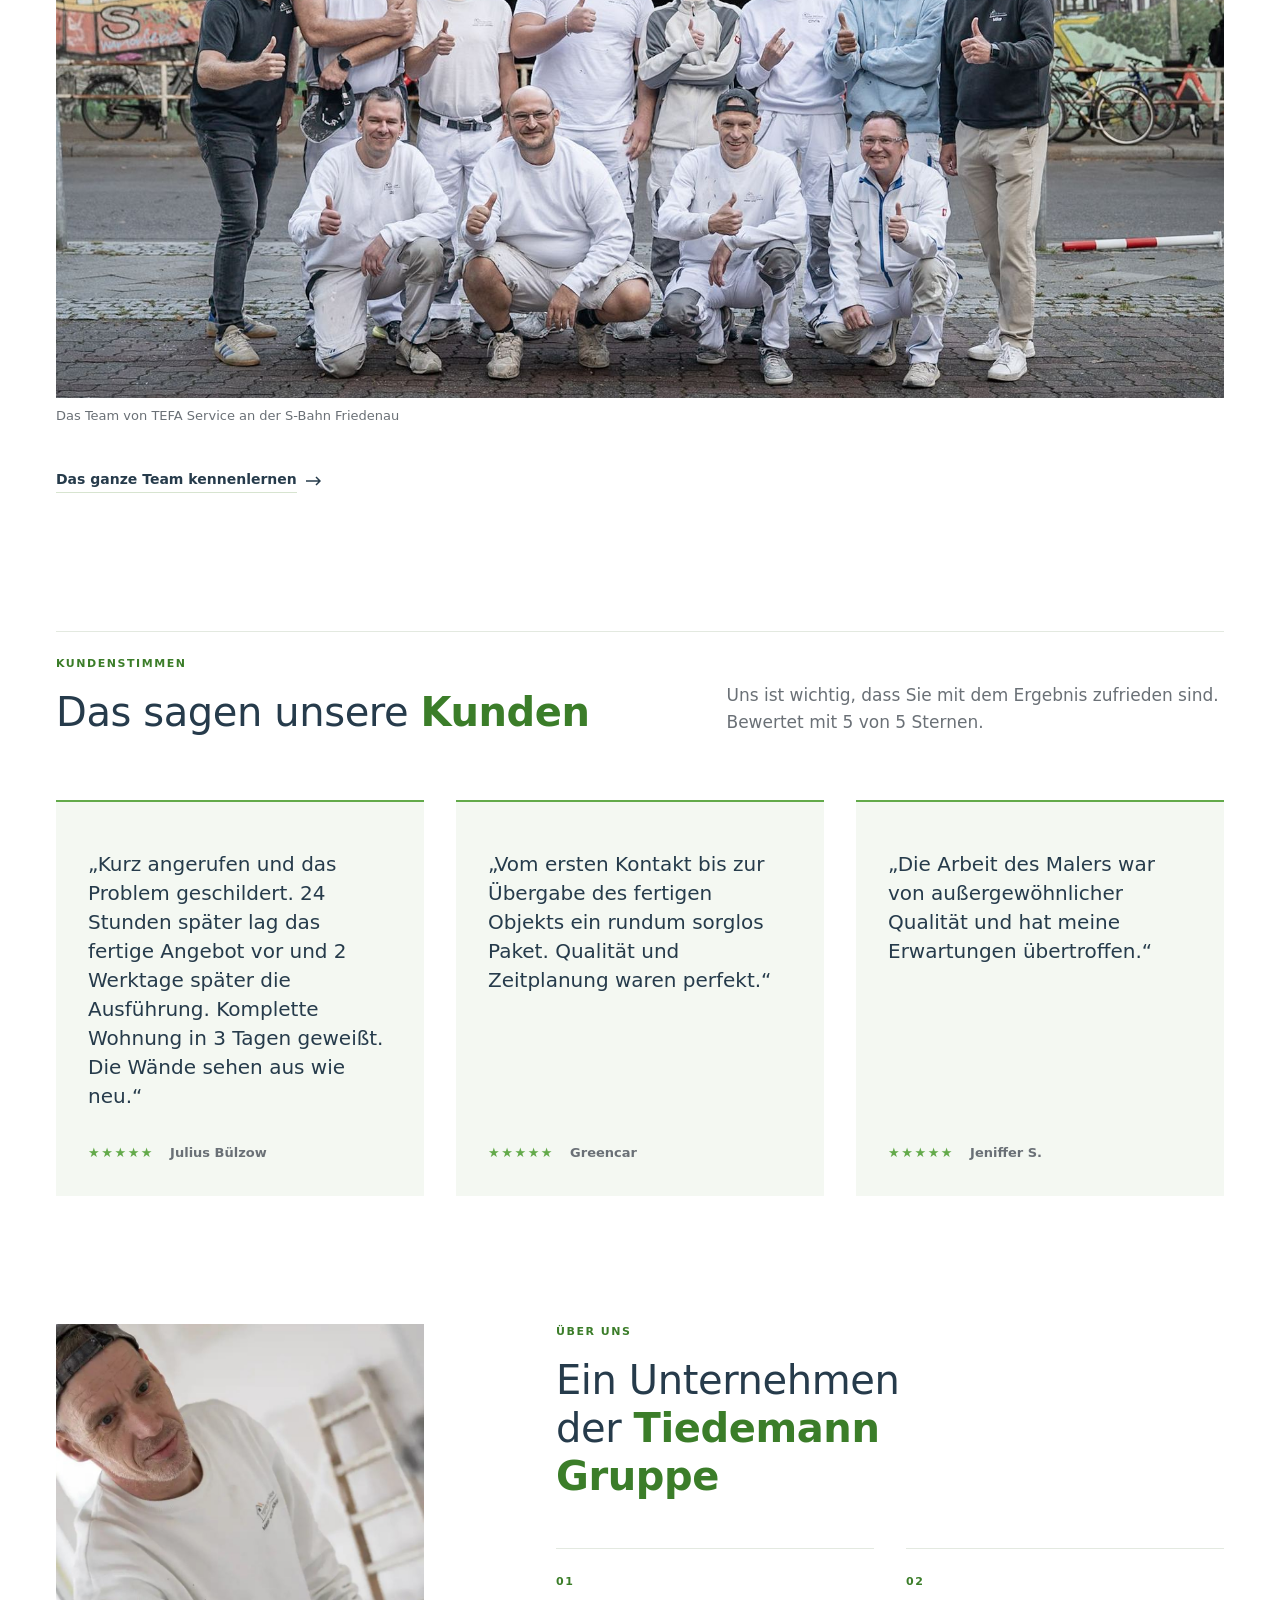
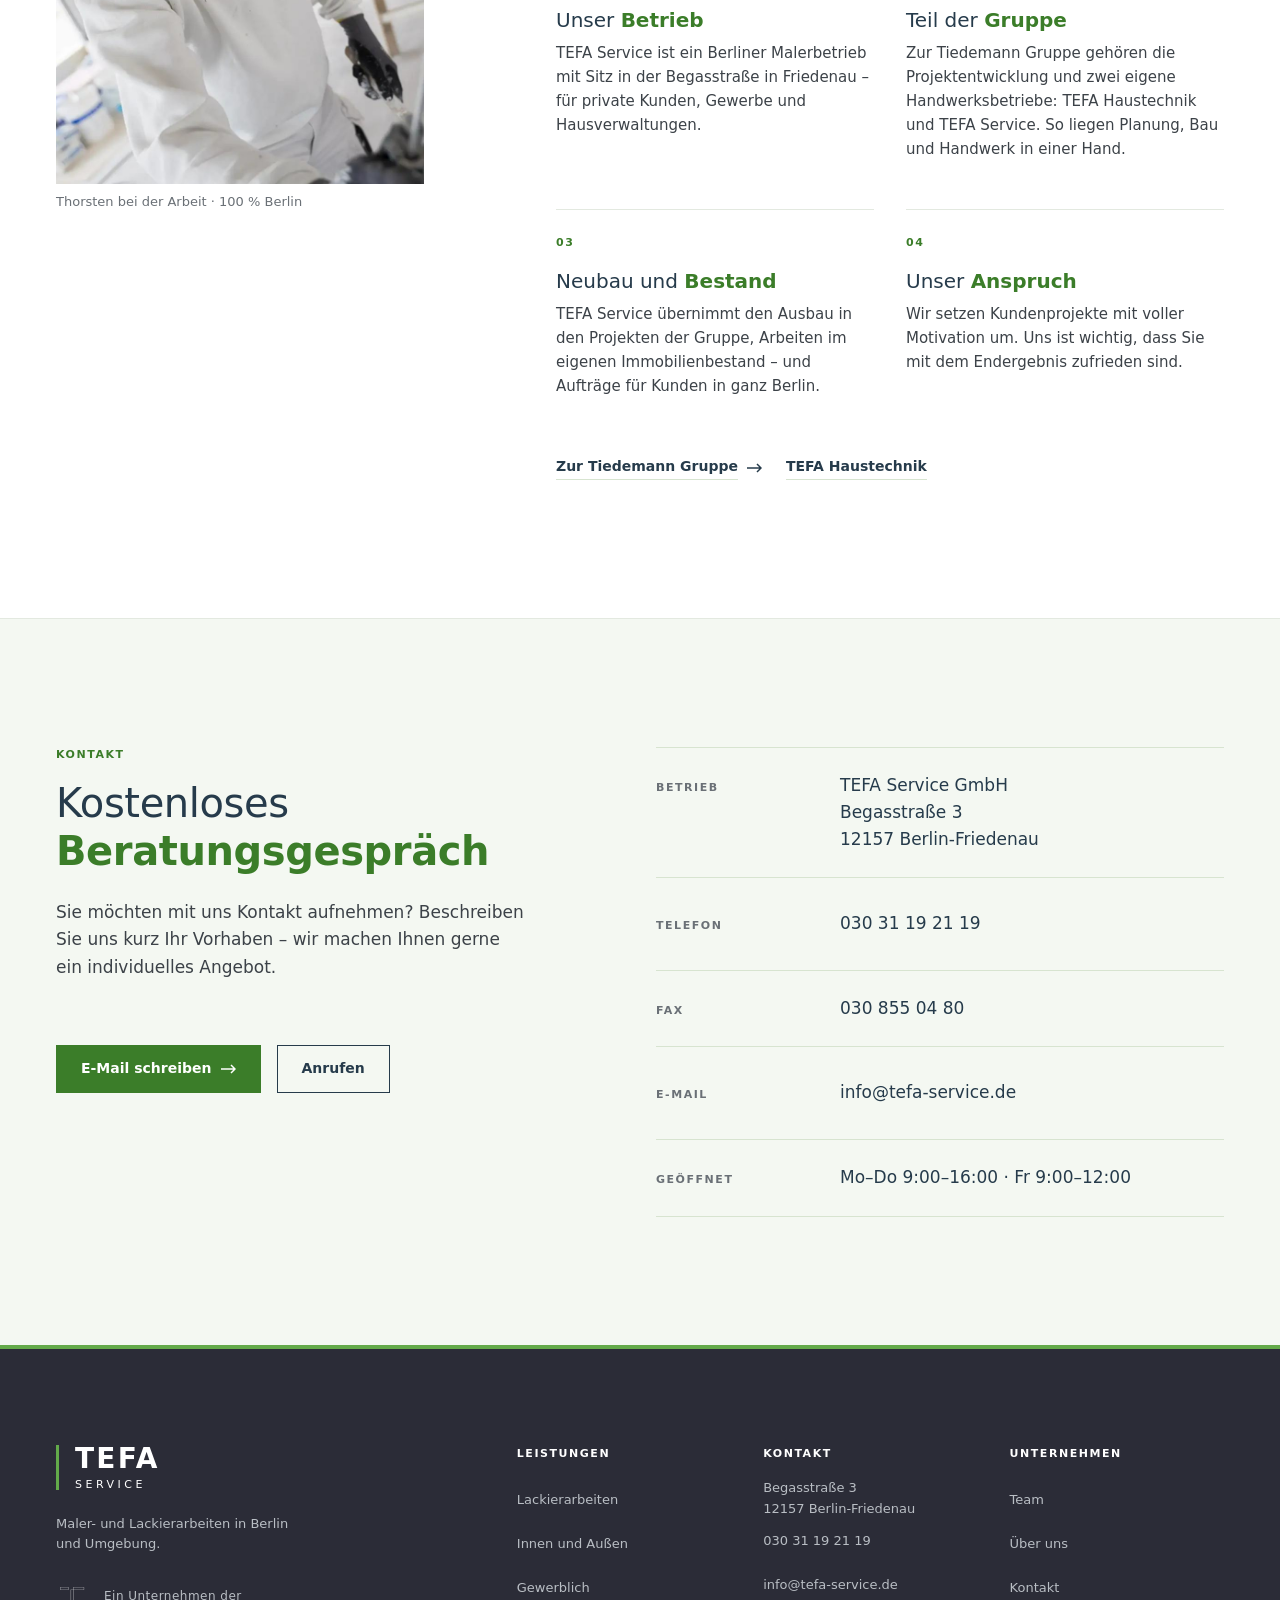
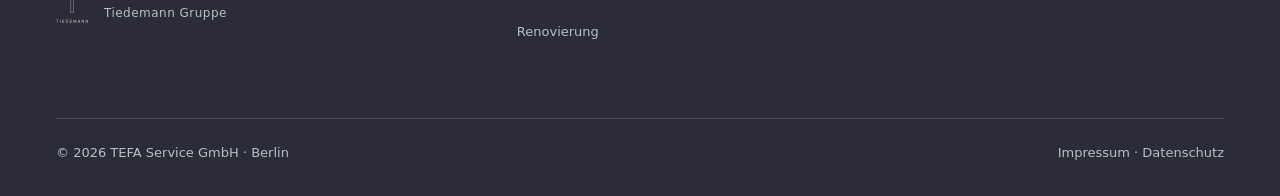
==== commit d179e323: "TEFA Service Teamseite: Porträts ohne Namen Co-Authored-By: Claude Opus 5.5 <noreply@anthropic.com>" ====
--- a/index.html
+++ b/index.html
@@ -7,7 +7,7 @@
 <meta name="robots" content="noindex, nofollow">
 <title>TEFA Service · Malerbetrieb in Berlin</title>
 <meta name="description" content="TEFA Service in Berlin-Friedenau: Tapezier-, Streich- und Lackierarbeiten, Renovierung, Spachteltechnik, Wasserschadensanierung, Leckortung und Trocknung. Ein Unternehmen der Tiedemann Gruppe.">
-<link rel="stylesheet" href="assets/site.css?v=7">
+<link rel="stylesheet" href="assets/site.css?v=8">
 </head>
 <body>
 <a class="skip" href="#inhalt">Zum Inhalt springen</a>
--- a/assets/site.css
+++ b/assets/site.css
@@ -581,3 +581,5 @@
 .duo-media img{ aspect-ratio:4/5; }
 @media (min-width:900px){ .duo-media{ grid-column:2 / span 5 !important; } #zusammenhalt .feature-text{ grid-column:8 / span 4 !important; align-self:center; } }
 .nav a[aria-current="page"]{ border-bottom-color:var(--green); }
+.people{ gap:var(--s2); }
+@media (min-width:768px){ .people{ gap:var(--s3); } }
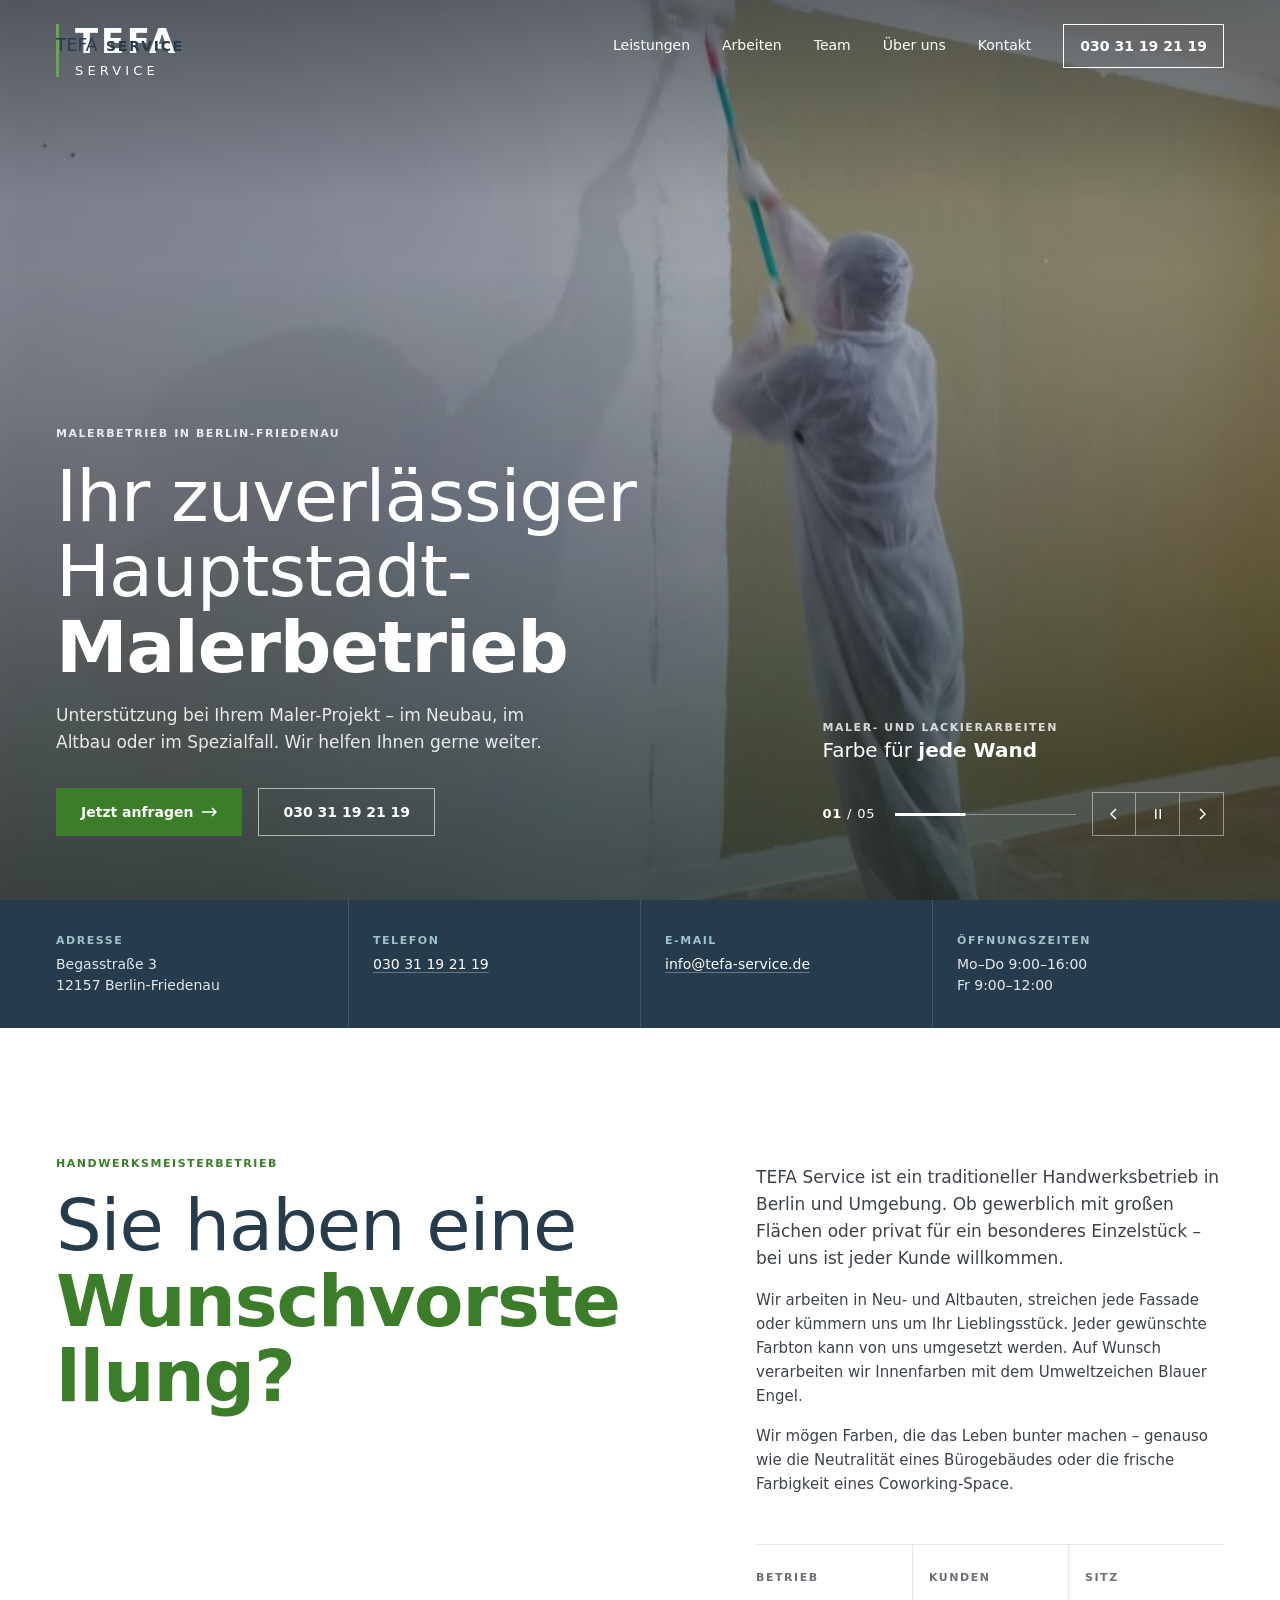
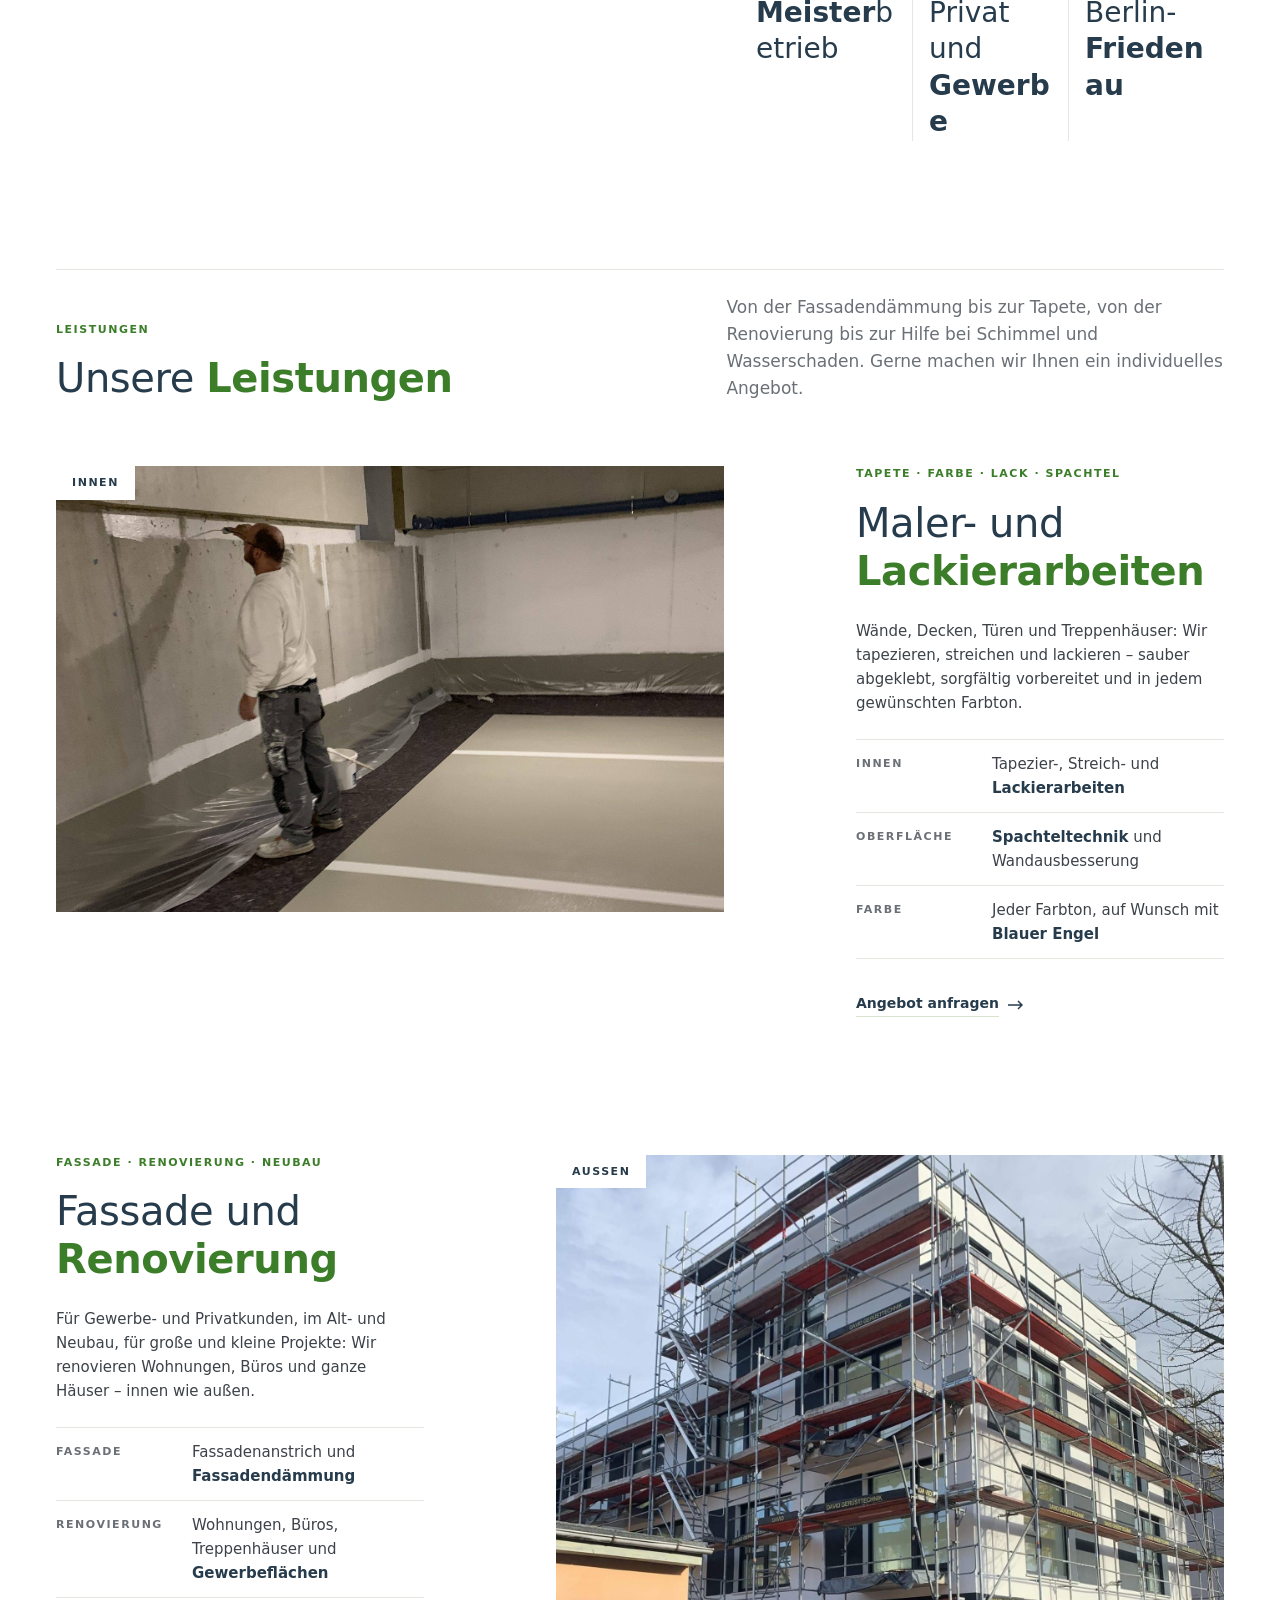
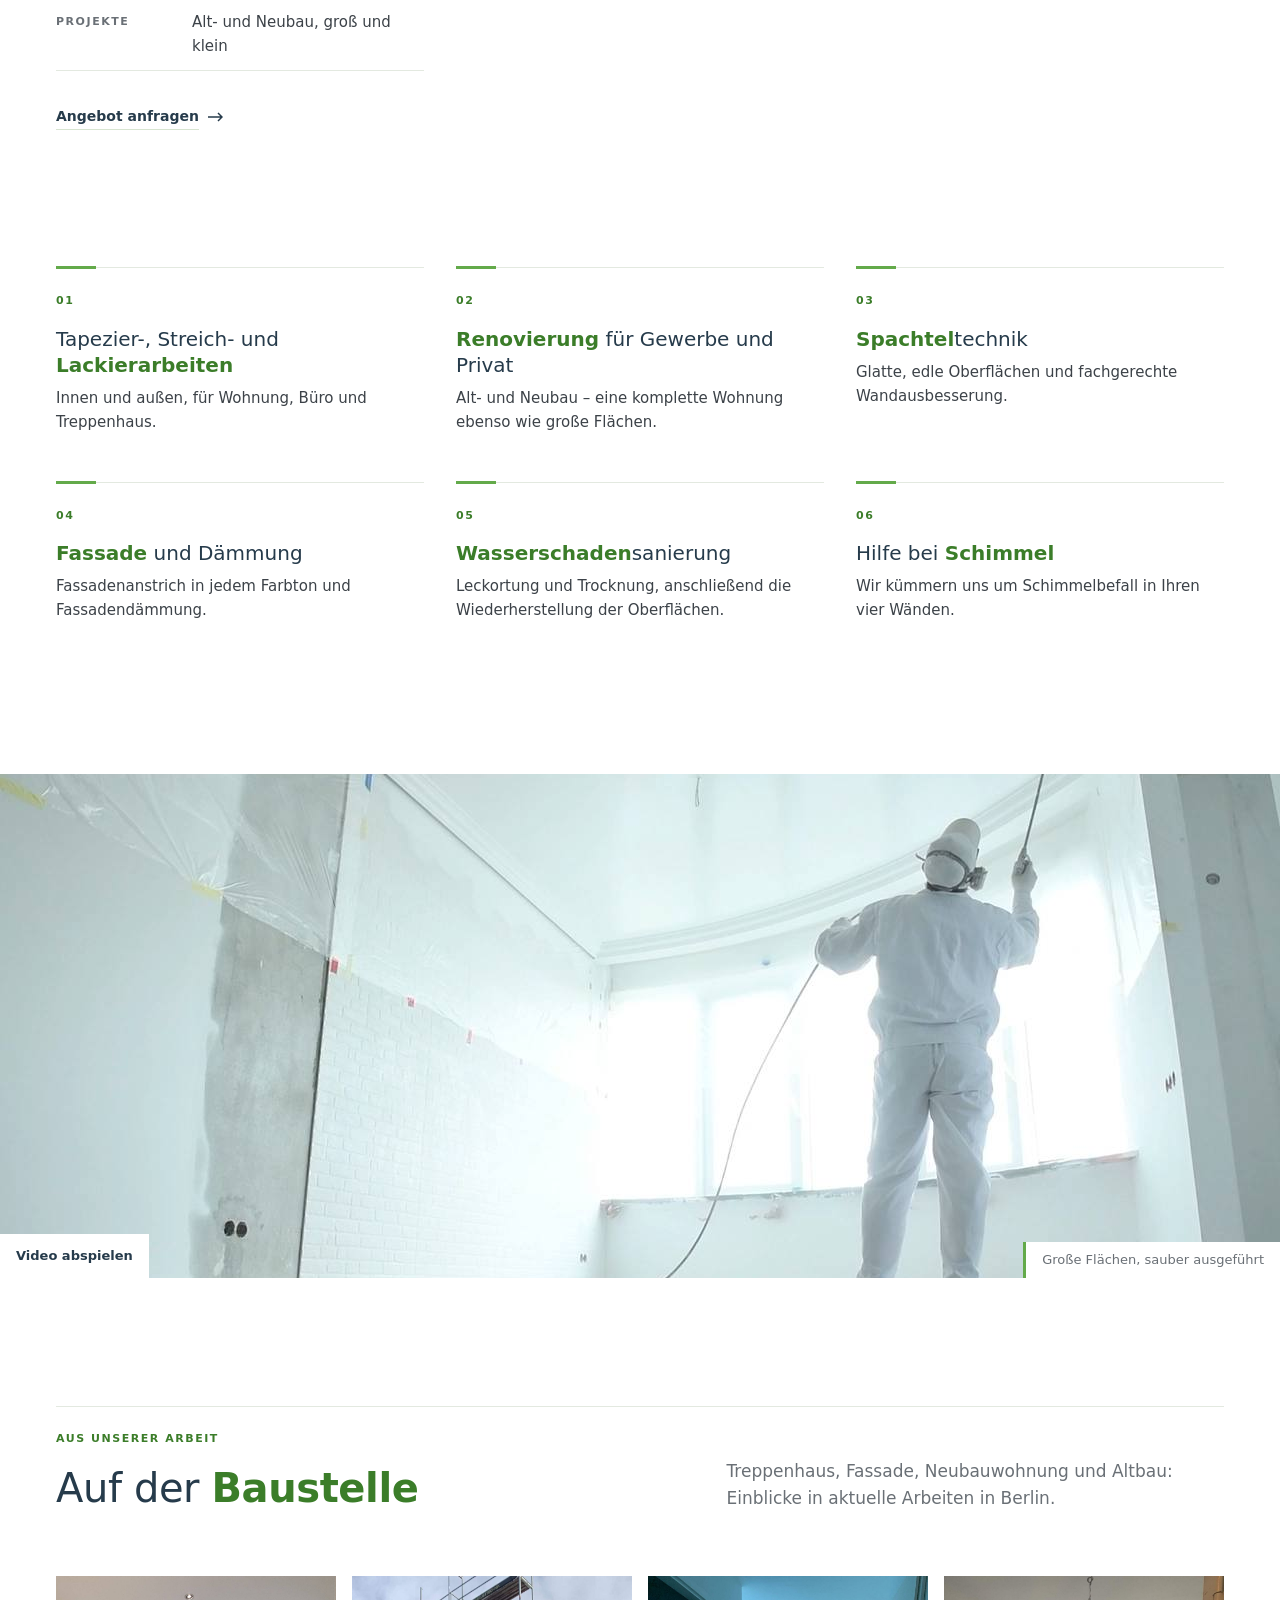
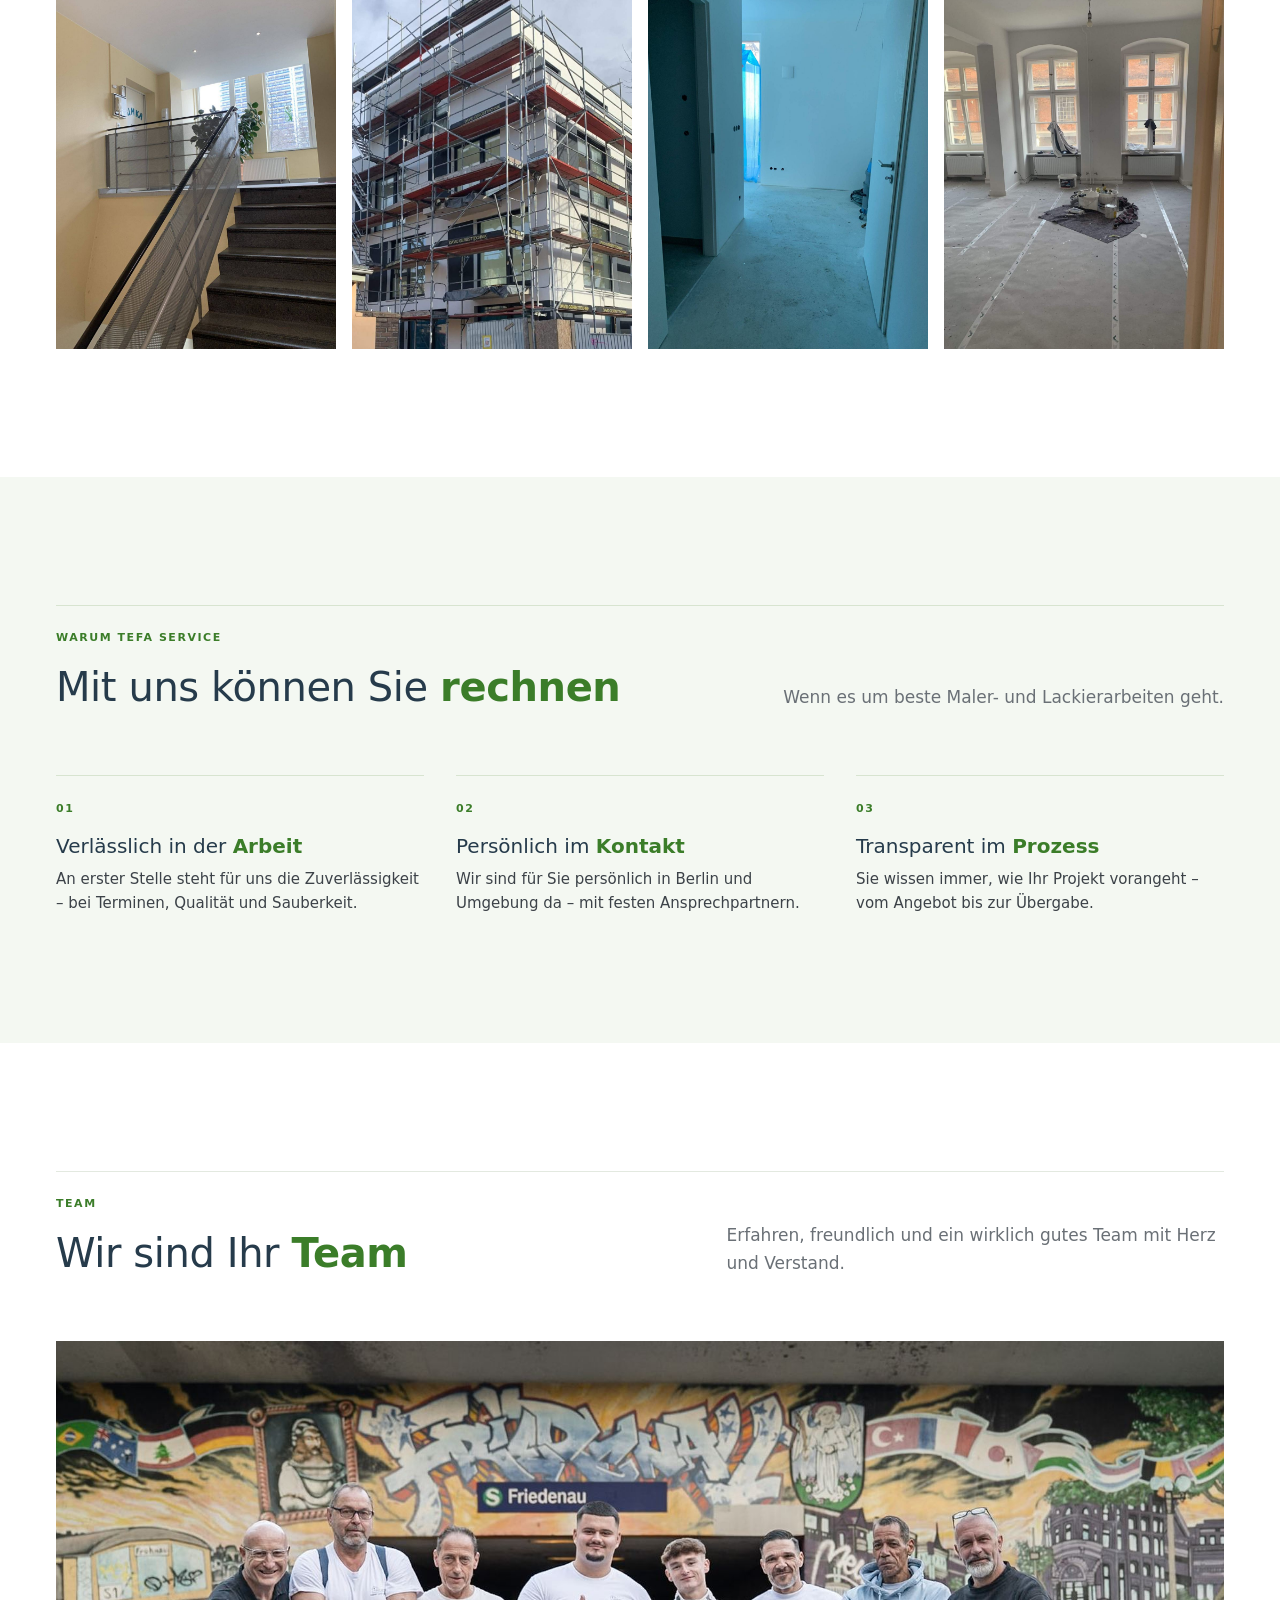
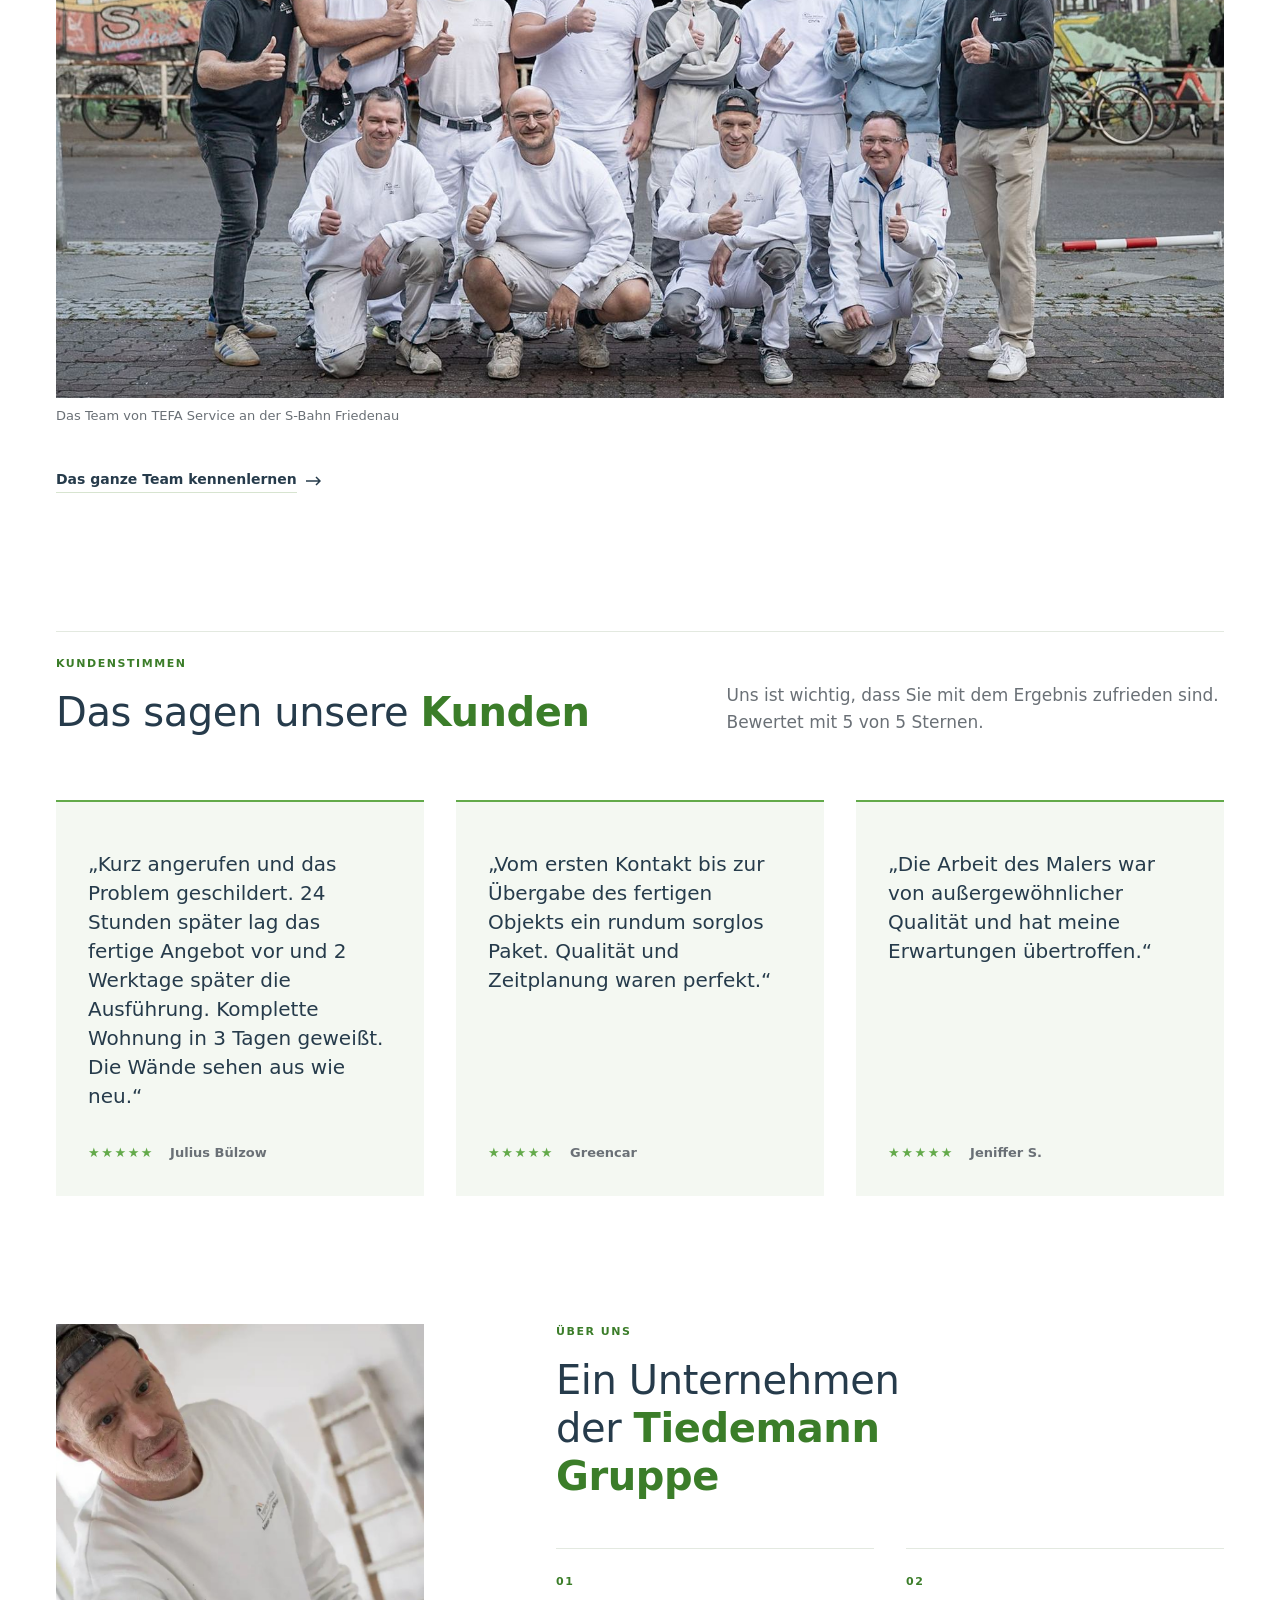
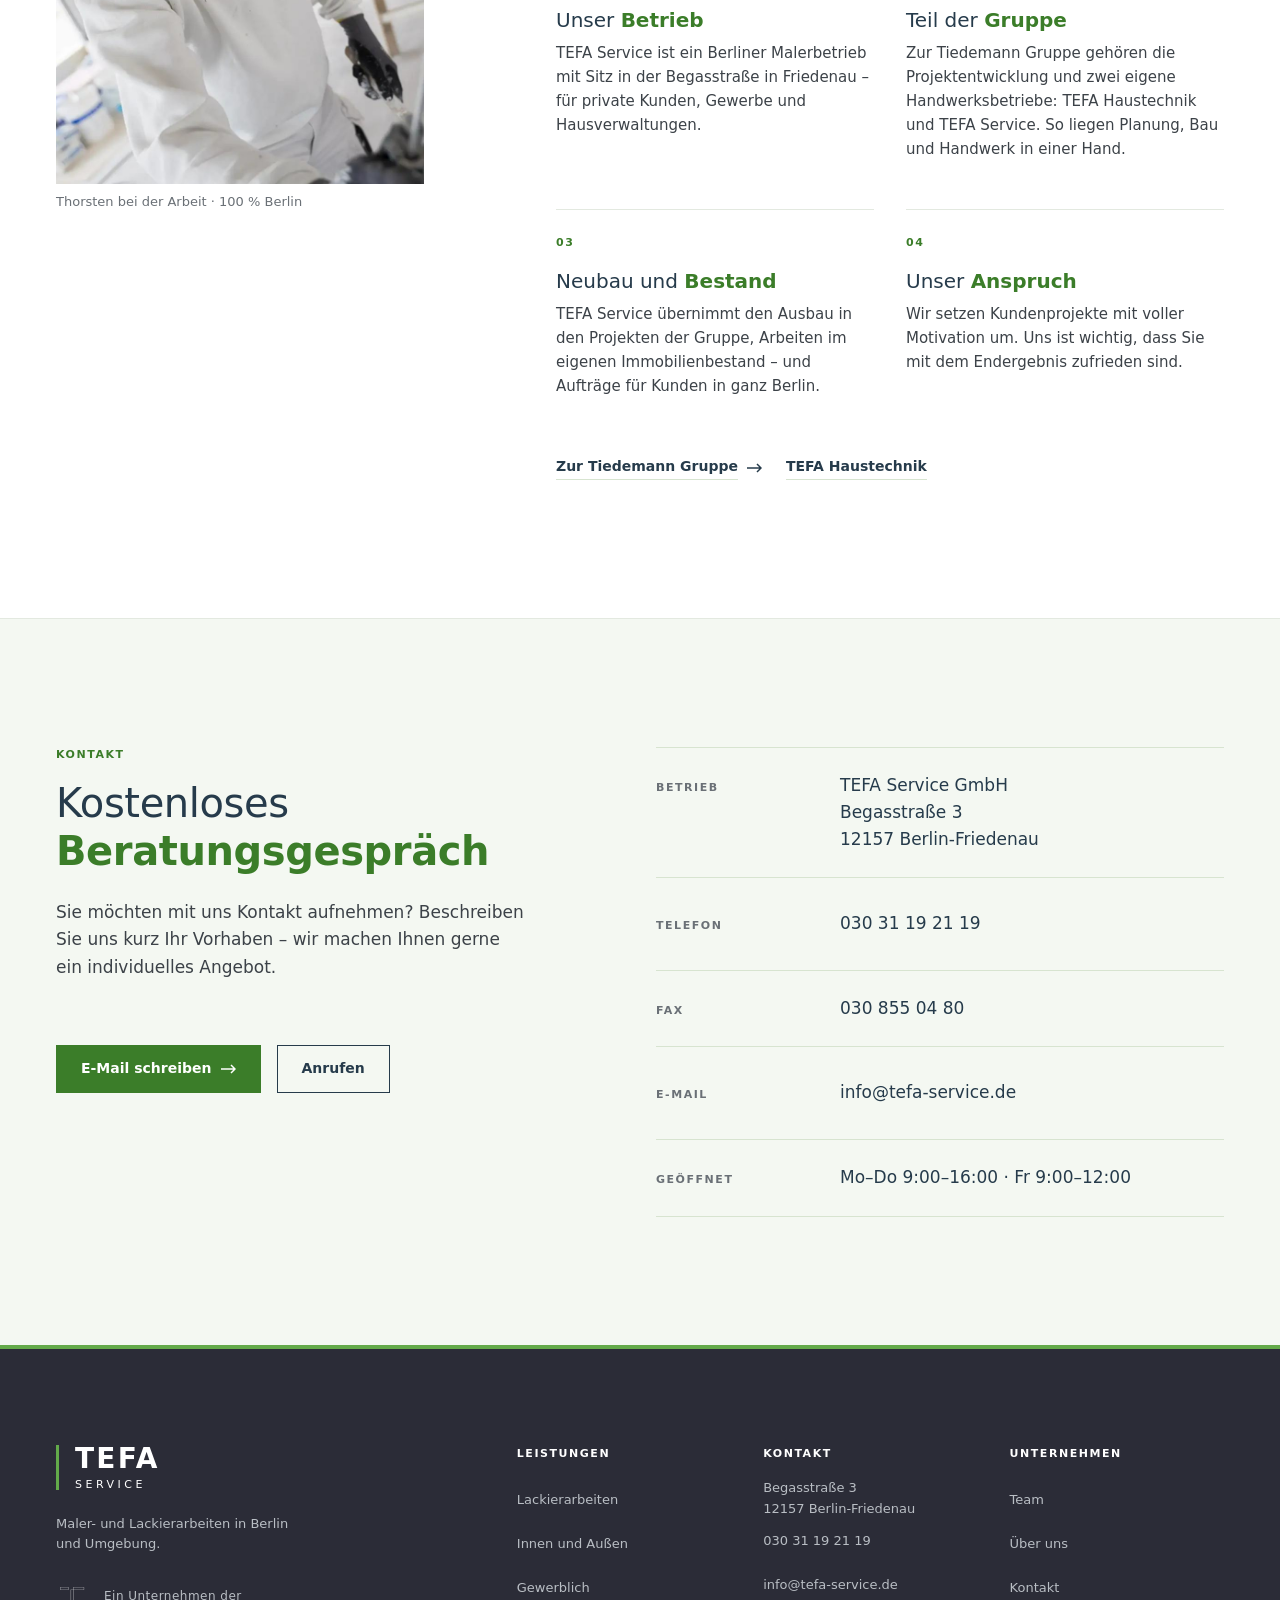
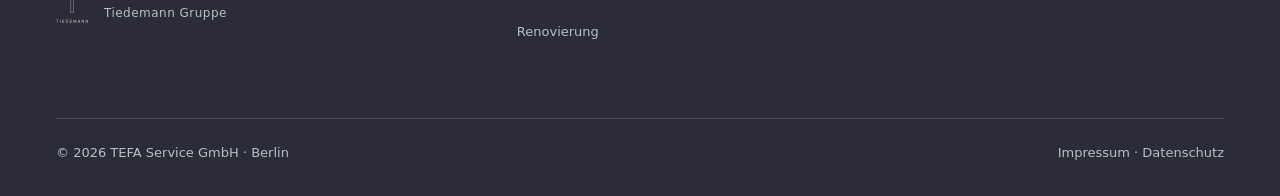
==== commit d43520d3: "TEFA Service: SERVICE in der Kopfleiste in Großbuchstaben Co-Authored-By: Claude Opus 5.5 <noreply@a" ====
--- a/index.html
+++ b/index.html
@@ -7,7 +7,7 @@
 <meta name="robots" content="noindex, nofollow">
 <title>TEFA Service · Malerbetrieb in Berlin</title>
 <meta name="description" content="TEFA Service in Berlin-Friedenau: Tapezier-, Streich- und Lackierarbeiten, Renovierung, Spachteltechnik, Wasserschadensanierung, Leckortung und Trocknung. Ein Unternehmen der Tiedemann Gruppe.">
-<link rel="stylesheet" href="assets/site.css?v=8">
+<link rel="stylesheet" href="assets/site.css?v=9">
 </head>
 <body>
 <a class="skip" href="#inhalt">Zum Inhalt springen</a>
--- a/assets/site.css
+++ b/assets/site.css
@@ -583,3 +583,5 @@
 .nav a[aria-current="page"]{ border-bottom-color:var(--green); }
 .people{ gap:var(--s2); }
 @media (min-width:768px){ .people{ gap:var(--s3); } }
+/* Schriftzug in der Kopfleiste: SERVICE in Großbuchstaben wie im Logo */
+.brand-text em{ text-transform:uppercase; letter-spacing:.12em; font-size:.82em; margin-left:.2em; }
